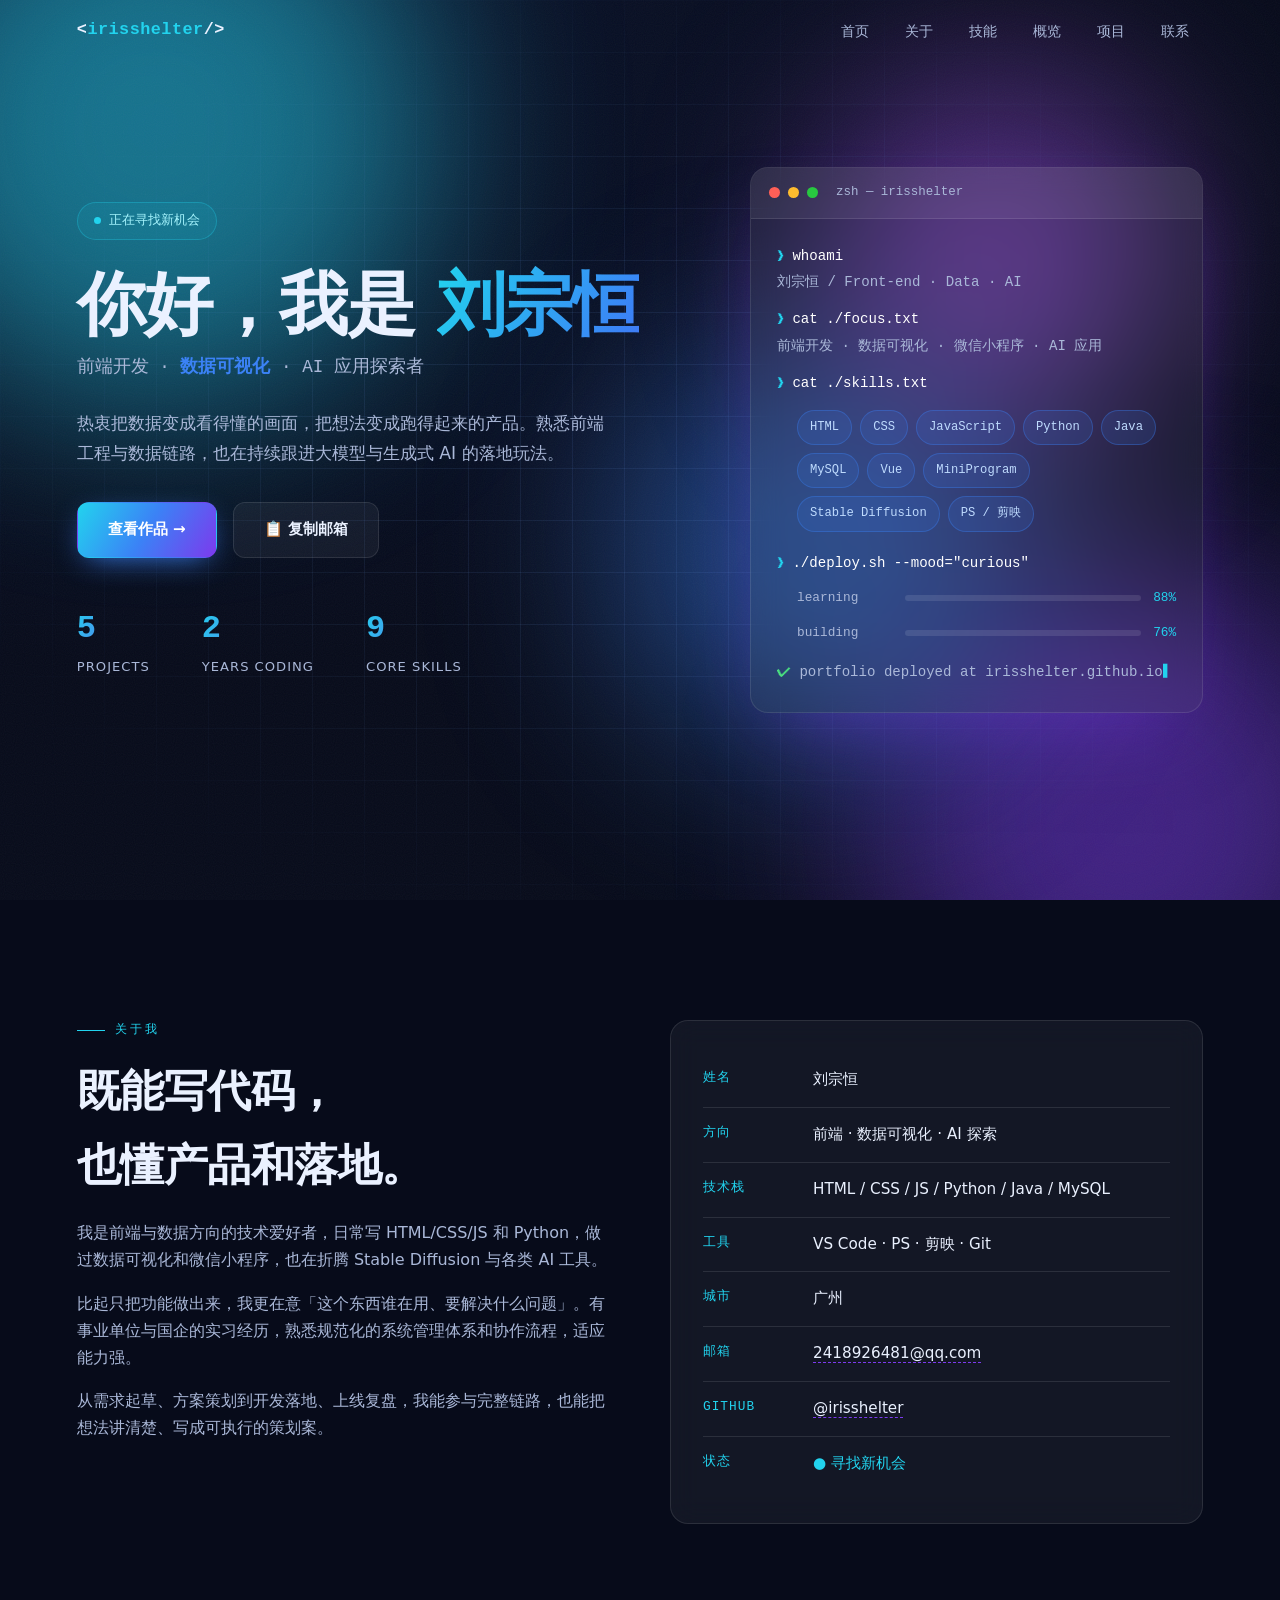
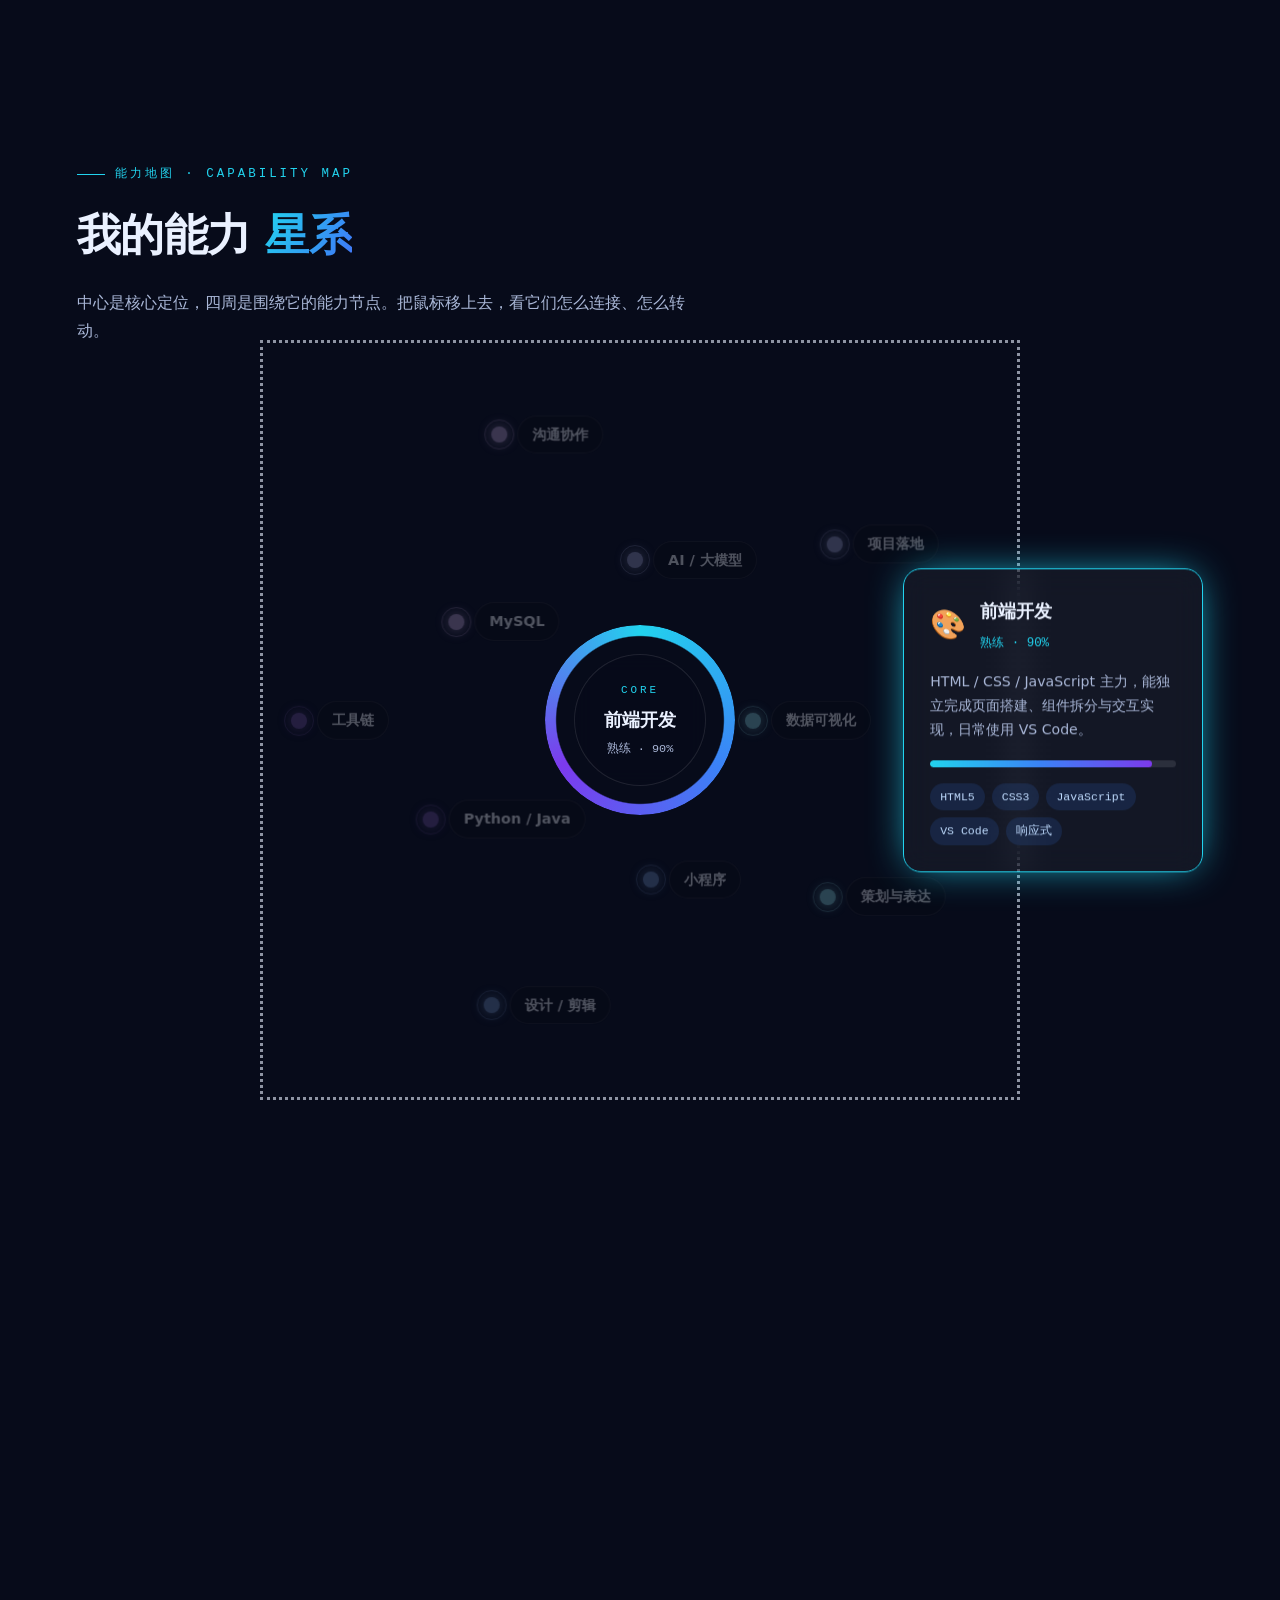
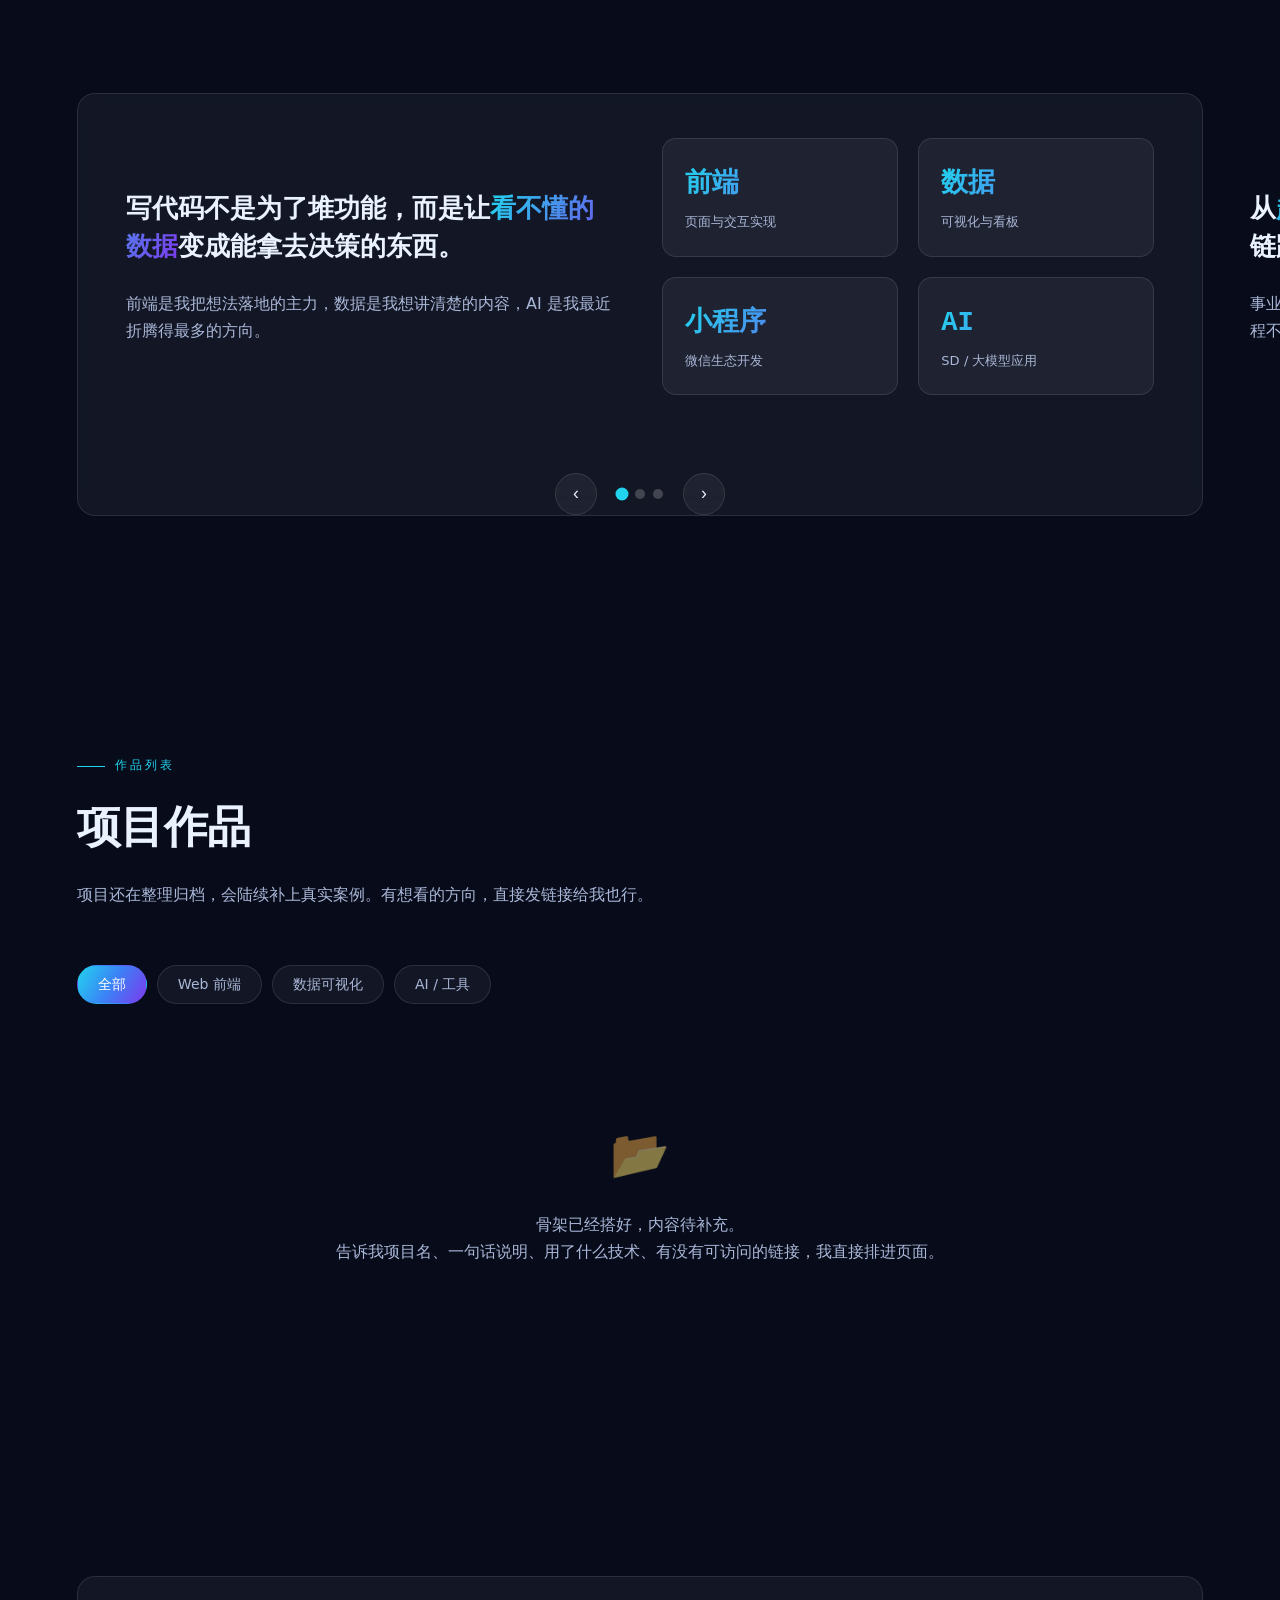
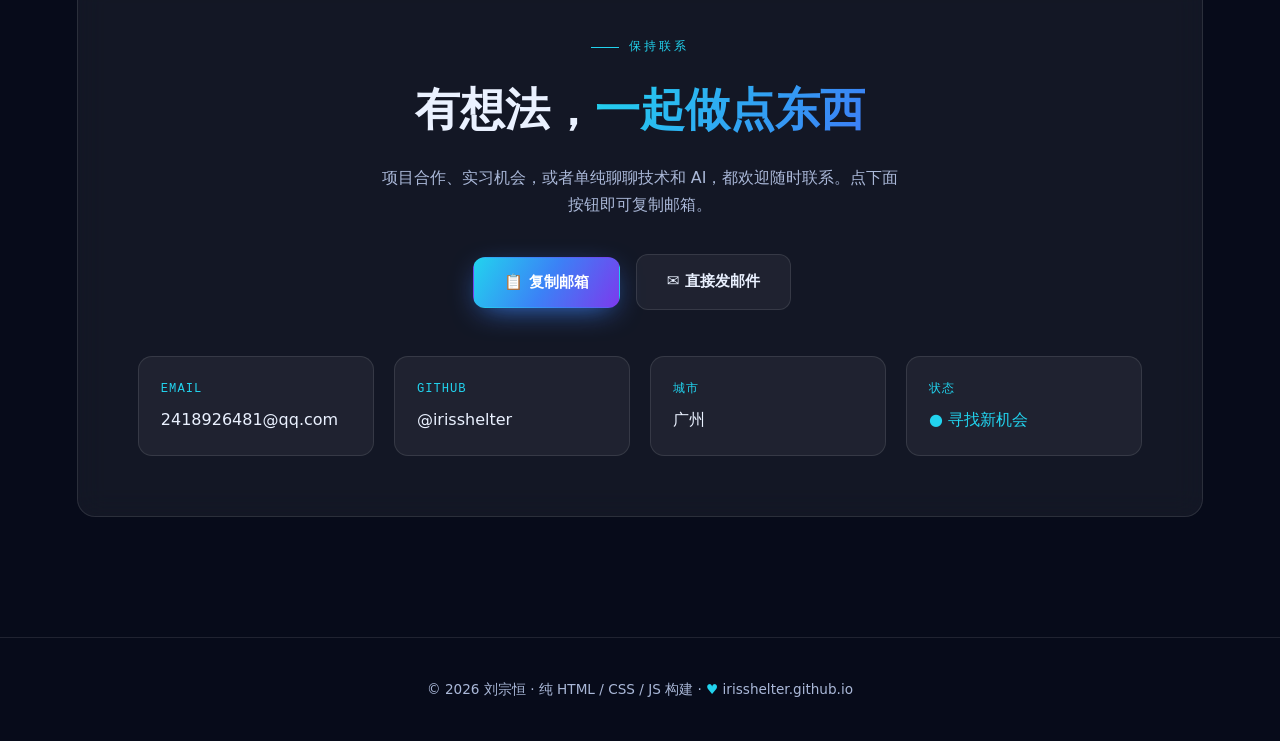
==== index.html @ 66fe7eb5 "Update index.html" ====
<!DOCTYPE html>
<html lang="zh-CN">
<head>
<meta charset="UTF-8">
<meta name="viewport" content="width=device-width, initial-scale=1.0">
<title>刘宗恒 · 前端 / 数据可视化 / AI 作品集</title>
<meta name="description" content="刘宗恒个人作品集：前端开发、数据可视化、人工智能方向项目展示与能力体现">
<style>
:root{
  --bg:#070b1a;
  --bg2:#0a1024;
  --ink:#eaf1ff;
  --ink-soft:#aab8d8;
  --cyan:#22d3ee;
  --blue:#3b82f6;
  --violet:#7c3aed;
  --purple:#a855f7;
  --line:rgba(255,255,255,.10);
  --glass:rgba(255,255,255,.05);
  --mono:"JetBrains Mono","Fira Code",Consolas,monospace;
  --sans:"Inter","PingFang SC","Microsoft YaHei",system-ui,sans-serif;
}
*{margin:0;padding:0;box-sizing:border-box}
html{scroll-behavior:smooth}
body{
  font-family:var(--sans);
  color:var(--ink);
  background:var(--bg);
  line-height:1.7;
  overflow-x:hidden;
  position:relative;
  min-height:100vh;
}
/* ============ 流动渐变背景 ============ */
.fluid-bg{
  position:fixed;inset:0;z-index:-3;overflow:hidden;
  background:radial-gradient(120% 120% at 12% 8%,#0a1430 0%,var(--bg) 55%),
             radial-gradient(90% 90% at 88% 92%,#160a30 0%,var(--bg) 60%);
}
.fluid-blob{
  position:absolute;border-radius:50%;filter:blur(95px);opacity:.5;
  animation:drift 20s ease-in-out infinite alternate;
  will-change:transform;
}
.fluid-blob.b1{width:44vw;height:44vw;background:#22d3ee;top:-12vw;left:-10vw}
.fluid-blob.b2{width:40vw;height:40vw;background:#7c3aed;bottom:-14vw;right:-8vw;animation-delay:-7s}
.fluid-blob.b3{width:32vw;height:32vw;background:#3b82f6;top:38%;left:48%;animation-delay:-12s;animation-duration:24s}
.fluid-blob.b4{width:28vw;height:28vw;background:#a855f7;top:8%;right:8%;animation-delay:-4s;animation-duration:16s}
@keyframes drift{
  0%  {transform:translate(0,0) scale(1) rotate(0deg)}
  33% {transform:translate(7vw,-5vw) scale(1.18) rotate(45deg)}
  66% {transform:translate(-5vw,6vw) scale(.9) rotate(-35deg)}
  100%{transform:translate(4vw,3vw) scale(1.1) rotate(25deg)}
}
.grid-overlay{
  position:fixed;inset:0;z-index:-2;pointer-events:none;
  background-image:linear-gradient(rgba(120,170,255,.09) 1px,transparent 1px),
                   linear-gradient(90deg,rgba(120,170,255,.09) 1px,transparent 1px);
  background-size:52px 52px;
  mask-image:radial-gradient(ellipse at center,black 30%,transparent 82%);
}
.noise-overlay{
  position:fixed;inset:0;z-index:-1;pointer-events:none;opacity:.05;
  background-image:url("data:image/svg+xml,%3Csvg xmlns='http://www.w3.org/2000/svg' width='160' height='160'%3E%3Cfilter id='n'%3E%3CfeTurbulence type='fractalNoise' baseFrequency='0.9'/%3E%3C/filter%3E%3Crect width='100%25' height='100%25' filter='url(%23n)'/%3E%3C/svg%3E");
}
.gradient-text{
  background:linear-gradient(120deg,var(--cyan),var(--blue),var(--violet));
  background-size:200% 100%;
  -webkit-background-clip:text;background-clip:text;color:transparent;
  animation:shine 6s linear infinite;
}
@keyframes shine{to{background-position:200% 0}}
.glass{
  background:var(--glass);backdrop-filter:blur(14px);-webkit-backdrop-filter:blur(14px);
  border:1px solid var(--line);border-radius:18px;
}
::selection{background:var(--cyan);color:#04121c}
::-webkit-scrollbar{width:10px}
::-webkit-scrollbar-track{background:var(--bg2)}
::-webkit-scrollbar-thumb{background:linear-gradient(var(--blue),var(--violet));border-radius:8px}

nav{position:fixed;top:0;left:0;right:0;z-index:100;display:flex;align-items:center;justify-content:space-between;padding:16px 6vw;transition:.4s}
nav.scrolled{background:rgba(7,11,26,.85);backdrop-filter:blur(16px);border-bottom:1px solid var(--line)}
.logo{font-family:var(--mono);font-weight:700;font-size:1.05rem;letter-spacing:.5px}
.logo span{color:var(--cyan)}
.nav-links{display:flex;gap:8px;list-style:none}
.nav-links a{color:var(--ink-soft);text-decoration:none;font-size:.9rem;padding:8px 14px;border-radius:10px;transition:.3s}
.nav-links a:hover{color:#fff;background:var(--glass)}
.burger{display:none;flex-direction:column;gap:5px;cursor:pointer;padding:6px}
.burger i{width:24px;height:2px;background:var(--ink);border-radius:2px;transition:.3s;display:block}
.burger.active i:nth-child(1){transform:translateY(7px) rotate(45deg)}
.burger.active i:nth-child(2){opacity:0}
.burger.active i:nth-child(3){transform:translateY(-7px) rotate(-45deg)}

section{padding:120px 6vw;position:relative}
.eyebrow{font-family:var(--mono);font-size:.78rem;letter-spacing:3px;text-transform:uppercase;color:var(--cyan);margin-bottom:14px;display:flex;align-items:center;gap:10px}
.eyebrow::before{content:"";width:28px;height:1px;background:var(--cyan)}
.section-title{font-size:clamp(1.8rem,3.4vw,2.8rem);font-weight:800;margin-bottom:16px;letter-spacing:-.5px}
.section-desc{max-width:620px;color:var(--ink-soft);margin-bottom:56px;font-size:1.02rem}

.hero{min-height:100vh;display:flex;align-items:center;padding-top:100px}
.hero-grid{display:grid;grid-template-columns:1.15fr .85fr;gap:60px;align-items:center;width:100%}
.badge{display:inline-flex;align-items:center;gap:8px;font-family:var(--mono);font-size:.82rem;padding:7px 16px;border-radius:30px;margin-bottom:26px;background:rgba(34,211,238,.08);border:1px solid rgba(34,211,238,.3);color:#a5f3fc}
.badge .dot{width:7px;height:7px;border-radius:50%;background:var(--cyan);animation:pulse 2s infinite}
@keyframes pulse{50%{box-shadow:0 0 0 8px rgba(34,211,238,0)}}
.hero h1{font-size:clamp(2.4rem,5.4vw,4.4rem);font-weight:800;line-height:1.12;letter-spacing:-1.5px;margin-bottom:10px}
.hero .role{font-family:var(--mono);font-size:1.1rem;color:var(--ink-soft);margin-bottom:26px}
.hero .role em{font-style:normal;color:var(--blue);font-weight:700}
.hero p.lead{max-width:540px;color:var(--ink-soft);font-size:1.08rem;margin-bottom:34px}
.hero-actions{display:flex;gap:16px;flex-wrap:wrap;margin-bottom:44px}
.btn{font-family:inherit;font-size:.95rem;font-weight:600;cursor:pointer;padding:14px 30px;border-radius:12px;text-decoration:none;transition:.3s;display:inline-flex;align-items:center;gap:8px;border:1px solid transparent}
.btn-primary{background:linear-gradient(120deg,var(--cyan),var(--blue),var(--violet));color:#fff;box-shadow:0 8px 30px -10px var(--blue)}
.btn-primary:hover{transform:translateY(-3px);box-shadow:0 14px 40px -12px var(--violet)}
.btn-ghost{background:var(--glass);color:var(--ink);border-color:var(--line)}
.btn-ghost:hover{background:rgba(255,255,255,.1);transform:translateY(-3px)}
.stats{display:flex;gap:52px;flex-wrap:wrap}
.stat .num{font-family:var(--mono);font-size:2rem;font-weight:800;background:linear-gradient(120deg,var(--cyan),var(--violet));-webkit-background-clip:text;background-clip:text;color:transparent}
.stat .lbl{font-size:.82rem;color:var(--ink-soft);letter-spacing:1px;text-transform:uppercase}

.terminal{overflow:hidden;box-shadow:0 30px 80px -30px rgba(124,58,237,.5)}
.terminal-bar{display:flex;align-items:center;gap:8px;padding:14px 18px;background:rgba(255,255,255,.06);border-bottom:1px solid var(--line)}
.terminal-bar i{width:11px;height:11px;border-radius:50%;display:block;background:#ff5f57}
.terminal-bar i:nth-child(2){background:#febc2e}
.terminal-bar i:nth-child(3){background:#28c840}
.terminal-bar .ttl{font-family:var(--mono);font-size:.78rem;color:var(--ink-soft);margin-left:10px}
.terminal-body{padding:24px 26px 26px;font-family:var(--mono);font-size:.88rem;line-height:1.9}
.terminal-body .prompt{color:var(--cyan)}
.terminal-body .out{color:var(--ink-soft)}
.terminal-body .cmd{color:#fff}
.terminal-body .ok{color:#4ade80}
.typed::after{content:"▋";color:var(--cyan);animation:blink 1s step-end infinite}
@keyframes blink{50%{opacity:0}}
.skill-chips{display:flex;flex-wrap:wrap;gap:8px;margin:14px 0 18px 20px}
.chip{font-family:var(--mono);font-size:.76rem;padding:5px 12px;border-radius:20px;background:rgba(59,130,246,.14);border:1px solid rgba(59,130,246,.35);color:#bfdbfe}
.bar-row{display:flex;align-items:center;gap:12px;margin:10px 0 0 20px;font-family:var(--mono);font-size:.8rem}
.bar-track{flex:1;height:6px;border-radius:6px;background:rgba(255,255,255,.1);overflow:hidden}
.bar-fill{height:100%;width:0;border-radius:6px;background:linear-gradient(90deg,var(--cyan),var(--blue),var(--violet));transition:width 1.6s cubic-bezier(.2,.8,.2,1)}

.about-grid{display:grid;grid-template-columns:1fr 1fr;gap:60px;align-items:start}
.about-text h3{font-size:1.5rem;margin-bottom:20px;font-weight:700}
.about-text p{color:var(--ink-soft);margin-bottom:16px}
.info-card{padding:32px}
.info-row{display:flex;padding:14px 0;border-bottom:1px solid var(--line);font-size:.95rem}
.info-row:last-child{border-bottom:none}
.info-row .k{font-family:var(--mono);font-size:.8rem;color:var(--cyan);width:110px;flex-shrink:0;text-transform:uppercase;letter-spacing:1px}
.info-row .v{color:var(--ink)}
.info-row .v a{color:var(--ink);text-decoration:none;border-bottom:1px dashed var(--violet)}
.info-row .v a:hover{color:var(--cyan)}

/* ===== 能力星系 ===== */
.galaxy{
  position:relative;
  width:100%;height:640px;
  display:flex;align-items:center;justify-content:center;
  perspective:1200px;
}
/* .orbit{
  position:absolute;border:1px dashed var(--line);border-radius:50%;
  top:50%;left:50%;transform:translate(-50%,-50%);
  animation:spin 60s linear infinite;
} */
/* .orbit {
  position: absolute;
  top: 50%;
  left: 50%;
  width: 100%;
  height: 100%;
  transform: translate(-50%, -50%);
  animation: orbit-spin 60s linear infinite;
} */
.orbit {
  position: absolute;
  top: 50%;
  left: 50%;
  width: 100%;
  height: 100%;
  transform: translate(-50%, -50%);
  animation: orbit-spin 60s linear infinite;
}
.orbit:hover {
  animation-play-state: paused;
}
@keyframes orbit-spin {
  from { transform: translate(-50%, -50%) rotate(0deg); }
  to { transform: translate(-50%, -50%) rotate(360deg); }
}
@keyframes orbit-spin {
  from { transform: translate(-50%, -50%) rotate(0deg); }
  to { transform: translate(-50%, -50%) rotate(360deg); }
}
.orbit.o1{width:336px;height:336px}
.orbit.o2{width:600px;height:600px;animation-duration:90s;animation-direction:reverse}
.orbit.o3{width:760px;height:760px;animation-duration:130s;border-style:dotted;opacity:.6}
@keyframes spin{to{transform:translate(-50%,-50%) rotate(360deg)}}
@media(prefers-reduced-motion:reduce){
  .orbit{animation:none}
}
.core{
  position:relative;z-index:5;width:190px;height:190px;border-radius:50%;
  display:flex;align-items:center;justify-content:center;text-align:center;
  cursor:pointer;
}
.core-ring{
  position:absolute;inset:0;border-radius:50%;
  background:conic-gradient(from 0deg,var(--cyan),var(--blue),var(--violet),var(--cyan));
  animation:spin 5s linear infinite;
  -webkit-mask:radial-gradient(circle,transparent 62%,#000 63%);
  mask:radial-gradient(circle,transparent 62%,#000 63%);
}
.core-ring.r2{
  inset:-12px;animation-duration:8s;animation-direction:reverse;opacity:.5;
  -webkit-mask:radial-gradient(circle,transparent 76%,#000 77%,#000 82%,transparent 83%);
  mask:radial-gradient(circle,transparent 76%,#000 77%,#000 82%,transparent 83%);
}
.core-content{
  position:relative;z-index:2;display:flex;flex-direction:column;align-items:center;gap:4px;
  background:rgba(7,11,26,.72);backdrop-filter:blur(10px);border-radius:50%;
  width:132px;height:132px;justify-content:center;border:1px solid var(--line);
}
.core-label{font-family:var(--mono);font-size:.68rem;letter-spacing:3px;color:var(--cyan)}
.core-name{font-size:1.15rem;font-weight:800}
.core-level{font-family:var(--mono);font-size:.74rem;color:var(--ink-soft)}

.node{
  position:absolute;left:50%;top:50%;
  transform:translate(-50%,-50%) rotate(var(--a)) translateX(var(--r)) rotate(calc(-1 * var(--a)));
  display:flex;align-items:center;gap:10px;cursor:pointer;z-index:4;
  transition:transform .5s cubic-bezier(.2,.8,.2,1);
}
.node-dot{
  width:16px;height:16px;border-radius:50%;flex-shrink:0;
  background:var(--c);box-shadow:0 0 14px var(--c),0 0 34px -4px var(--c);
  position:relative;
}
.node-dot::after{
  content:"";position:absolute;inset:-7px;border-radius:50%;
  border:1px solid var(--c);opacity:.5;animation:pulseRing 2.4s ease-out infinite;
}
@keyframes pulseRing{0%{transform:scale(.6);opacity:.7}100%{transform:scale(2.2);opacity:0}}
.node-title{
  font-size:.9rem;font-weight:600;white-space:nowrap;
  background:rgba(7,11,26,.7);border:1px solid var(--line);border-radius:20px;
  padding:6px 14px;backdrop-filter:blur(6px);
  transition:.35s;
}
.node:hover .node-title,
.node.active .node-title{
  border-color:var(--c);color:#fff;
  box-shadow:0 0 22px -6px var(--c);
}
.node.active .node-dot{transform:scale(1.4)}
.node.dim{opacity:.32;filter:grayscale(.6)}

.skill-detail{
  position:absolute;right:0;top:50%;transform:translateY(-50%);
  width:300px;padding:26px;z-index:8;
  opacity:0;pointer-events:none;transition:.4s cubic-bezier(.2,.8,.2,1);
}
.skill-detail.show{opacity:1}
.sd-head{display:flex;align-items:center;gap:14px;margin-bottom:16px}
.sd-icon{font-size:1.8rem}
.sd-head h4{font-size:1.15rem}
.sd-level{font-family:var(--mono);font-size:.78rem;color:var(--cyan)}
.skill-detail p{font-size:.88rem;color:var(--ink-soft);margin-bottom:18px}
.sd-meter{height:7px;border-radius:7px;background:rgba(255,255,255,.1);overflow:hidden;margin-bottom:16px}
.sd-meter span{display:block;height:100%;width:0;border-radius:7px;background:linear-gradient(90deg,var(--cyan),var(--blue),var(--violet));transition:width 1.2s cubic-bezier(.2,.8,.2,1)}
.sd-tags{display:flex;flex-wrap:wrap;gap:7px}
.sd-tags .tag{font-family:var(--mono);font-size:.72rem;padding:4px 10px;border-radius:14px;background:rgba(59,130,246,.14);color:#bfdbfe}

@media(max-width:1100px){
  .skill-detail{position:static;transform:none;width:100%;margin-top:30px;right:auto;top:auto}
  .galaxy{height:auto;flex-direction:column;padding:40px 0}
  .orbit,.orbit-core{display:none}
  .core{margin-bottom:40px}
  .node{
    position:relative;left:auto;top:auto;transform:none !important;
    margin:8px;display:inline-flex;
  }
}

/* 熟练度进度条 */
.progress-list{margin-top:34px;display:grid;grid-template-columns:1fr 1fr;gap:26px}
.progress-item{font-family:var(--mono);font-size:.85rem}
.progress-item .top{display:flex;justify-content:space-between;margin-bottom:8px;color:var(--ink)}
.progress-item .top b{font-weight:600}
.progress-item .top span{color:var(--cyan)}
.progress-track{height:8px;border-radius:8px;background:rgba(255,255,255,.08);overflow:hidden}
/* .progress-fill{height:100%;width:0;border-radius:8px;background:linear-gradient(90deg,var(--cyan),var(--blue),var(--violet));transition:width 1.6s cubic-bezier(.2,.8,.2,1)}
@media(max-width:860px){.progress-list{grid-template-columns:1fr}} */
.progress-fill, .bar-fill {
  height: 100%;
  width: 0%; /* 初始为0，由JS触发 */
  background: linear-gradient(90deg, var(--cyan), var(--blue), var(--violet));
  border-radius: 12px;
  transition: width 1s cubic-bezier(0.4, 0, 0.2, 1);
}

.projects-toolbar{display:flex;align-items:center;justify-content:space-between;gap:20px;flex-wrap:wrap;margin-bottom:40px}
.filters{display:flex;gap:10px;flex-wrap:wrap}
.filter-btn{font-family:inherit;font-size:.88rem;padding:9px 20px;border-radius:30px;cursor:pointer;background:var(--glass);border:1px solid var(--line);color:var(--ink-soft);transition:.3s}
.filter-btn:hover{color:#fff}
.filter-btn.active{background:linear-gradient(120deg,var(--cyan),var(--blue),var(--violet));color:#fff;border-color:transparent}
.projects-grid{display:grid;grid-template-columns:repeat(auto-fill,minmax(320px,1fr));gap:26px}
.project-card{overflow:hidden;transition:.4s;cursor:pointer;display:flex;flex-direction:column}
.project-card:hover{transform:translateY(-8px);border-color:rgba(34,211,238,.4)}
.proj-cover{height:170px;position:relative;display:flex;align-items:center;justify-content:center;font-family:var(--mono);font-size:.82rem;color:var(--ink-soft)}
.proj-cover::before{content:"";position:absolute;inset:0;background:linear-gradient(135deg,var(--blue),var(--violet));opacity:.22}
.proj-cover span{position:relative;z-index:1}
.proj-body{padding:24px}
.proj-body h4{font-size:1.15rem;margin-bottom:8px}
.proj-body p{font-size:.88rem;color:var(--ink-soft);margin-bottom:16px;min-height:42px}
.proj-tags{display:flex;flex-wrap:wrap;gap:7px}
.proj-tags .tag{font-family:var(--mono);font-size:.72rem;padding:4px 10px;border-radius:14px;background:rgba(59,130,246,.14);color:#bfdbfe}
.empty-hint{text-align:center;padding:70px 20px;color:var(--ink-soft)}
.empty-hint .ghost{font-size:3rem;opacity:.5;margin-bottom:16px;display:block}

/* ===== 幻灯片 ===== */
.slides-wrap{position:relative}
.slides-track{display:flex;transition:transform .6s cubic-bezier(.2,.8,.2,1);will-change:transform}
.slide{min-width:100%;padding:0 4px}
.slide-card{padding:44px;display:grid;grid-template-columns:1fr 1fr;gap:44px;align-items:center}
.slide-card .quote{font-size:clamp(1.1rem,2vw,1.6rem);font-weight:700;line-height:1.5;margin-bottom:24px}
.slide-card .quote em{font-style:normal;background:linear-gradient(120deg,var(--cyan),var(--violet));-webkit-background-clip:text;background-clip:text;color:transparent}
.slide-card .sub{color:var(--ink-soft)}
.slide-stats{display:grid;grid-template-columns:1fr 1fr;gap:20px}
.slide-stat{padding:22px;border-radius:14px;background:var(--glass);border:1px solid var(--line)}
.slide-stat .n{font-family:var(--mono);font-size:1.7rem;font-weight:800;background:linear-gradient(120deg,var(--cyan),var(--violet));-webkit-background-clip:text;background-clip:text;color:transparent}
.slide-stat .l{font-size:.82rem;color:var(--ink-soft);margin-top:4px}
.slide-ctrl{display:flex;align-items:center;justify-content:center;gap:20px;margin-top:34px}
.slide-btn{width:42px;height:42px;border-radius:50%;border:1px solid var(--line);background:var(--glass);color:var(--ink);font-size:1.1rem;cursor:pointer;transition:.3s;display:flex;align-items:center;justify-content:center}
.slide-btn:hover{background:var(--cyan);border-color:var(--cyan);color:#04121c}
.slide-dots{display:flex;gap:8px}
.slide-dots .dot{cursor:pointer;width:10px;height:10px;border-radius:50%;background:rgba(255,255,255,.2);transition:.3s;border:none;padding:0}
.slide-dots .dot.active{background:var(--cyan);transform:scale(1.3)}
@media(max-width:860px){.slide-card{grid-template-columns:1fr;padding:30px}}

.contact-wrap{padding:60px;text-align:center;position:relative;overflow:hidden}
.contact-wrap h3{font-size:clamp(1.8rem,3.6vw,2.8rem);font-weight:800;margin-bottom:16px}
.contact-wrap p{color:var(--ink-soft);max-width:520px;margin:0 auto 36px}
.contact-actions{display:flex;gap:16px;justify-content:center;flex-wrap:wrap;align-items:center}
#copyTip,#copyTip2{font-family:var(--mono);font-size:.85rem;color:var(--cyan);opacity:0;transform:translateY(6px);transition:.3s}
#copyTip.show,#copyTip2.show{opacity:1;transform:translateY(0)}
.contact-grid{display:grid;grid-template-columns:repeat(auto-fit,minmax(180px,1fr));gap:20px;margin-top:46px;text-align:left}
.contact-item{padding:22px;border-radius:14px;background:var(--glass);border:1px solid var(--line)}
.contact-item .lbl{font-family:var(--mono);font-size:.76rem;color:var(--cyan);text-transform:uppercase;letter-spacing:1px}
.contact-item .val{font-size:1rem;margin-top:6px}
.contact-item .val a{color:var(--ink);text-decoration:none}
.contact-item .val a:hover{color:var(--cyan)}

footer{text-align:center;padding:40px 6vw;color:var(--ink-soft);font-size:.85rem;border-top:1px solid var(--line)}
footer .heart{color:var(--cyan)}

.modal{position:fixed;inset:0;z-index:200;display:none;align-items:center;justify-content:center;padding:24px}
.modal.open{display:flex}
.modal-backdrop{position:absolute;inset:0;background:rgba(4,8,20,.8);backdrop-filter:blur(8px)}
.modal-panel{position:relative;width:100%;max-width:640px;max-height:86vh;overflow-y:auto;padding:40px;animation:pop .4s cubic-bezier(.2,.8,.2,1)}
@keyframes pop{from{opacity:0;transform:translateY(30px) scale(.96)}to{opacity:1;transform:none}}
.modal-close{position:absolute;top:20px;right:20px;width:38px;height:38px;border-radius:50%;border:1px solid var(--line);background:var(--glass);color:var(--ink);font-size:1.2rem;cursor:pointer;display:flex;align-items:center;justify-content:center;transition:.3s;z-index:5}
.modal-close:hover{background:var(--cyan);border-color:var(--cyan);color:#04121c}
.modal-panel .eyebrow{margin-bottom:12px}
.modal-panel h3{font-size:1.9rem;font-weight:800;margin-bottom:20px}
.modal-cover{height:180px;border-radius:14px;display:flex;align-items:center;justify-content:center;font-family:var(--mono);color:var(--ink-soft);margin-bottom:24px;position:relative;overflow:hidden}
.modal-cover::before{content:"";position:absolute;inset:0;background:linear-gradient(135deg,var(--blue),var(--violet));opacity:.2}
.modal-cover span{position:relative;z-index:1}
.modal-panel h5{font-family:var(--mono);font-size:.78rem;color:var(--cyan);text-transform:uppercase;letter-spacing:2px;margin:22px 0 10px}
.modal-panel p{color:var(--ink-soft);margin-bottom:8px}
.modal-links{display:flex;gap:12px;flex-wrap:wrap;margin-top:8px}
.modal-links a{font-size:.88rem}

.reveal{opacity:0;transform:translateY(30px);transition:.7s cubic-bezier(.2,.8,.2,1)}
.reveal.in{opacity:1;transform:none}

@media(max-width:860px){
  .hero-grid,.about-grid{grid-template-columns:1fr;gap:40px}
  .terminal{order:-1}
  .nav-links{position:fixed;top:0;right:-100%;flex-direction:column;background:rgba(7,11,26,.99);backdrop-filter:blur(16px);width:72%;height:100vh;padding:90px 30px;transition:.4s;border-left:1px solid var(--line)}
  .nav-links.open{right:0}
  .burger{display:flex;z-index:101}
  section{padding:80px 6vw}
  .stats{gap:28px}
}
</style>
</head>
<body>

<div class="fluid-bg">
  <div class="fluid-blob b1"></div>
  <div class="fluid-blob b2"></div>
  <div class="fluid-blob b3"></div>
  <div class="fluid-blob b4"></div>
</div>
<div class="grid-overlay"></div>
<div class="noise-overlay"></div>

<nav id="navbar">
  <div class="logo">&lt;<span>irisshelter</span>/&gt;</div>
  <ul class="nav-links" id="navLinks">
    <li><a href="#home">首页</a></li>
    <li><a href="#about">关于</a></li>
    <li><a href="#skills">技能</a></li>
    <li><a href="#slides">概览</a></li>
    <li><a href="#projects">项目</a></li>
    <li><a href="#contact">联系</a></li>
  </ul>
  <div class="burger" id="burger"><i></i><i></i><i></i></div>
</nav>

<!-- Hero -->
<section class="hero" id="home">
  <div class="hero-grid">
    <div class="reveal">
      <span class="badge"><span class="dot"></span> 正在寻找新机会</span>
      <h1>你好，我是 <span class="gradient-text">刘宗恒</span></h1>
      <p class="role">前端开发 · <em>数据可视化</em> · AI 应用探索者</p>
      <p class="lead">热衷把数据变成看得懂的画面，把想法变成跑得起来的产品。熟悉前端工程与数据链路，也在持续跟进大模型与生成式 AI 的落地玩法。</p>
      <div class="hero-actions">
        <a href="#projects" class="btn btn-primary">查看作品 →</a>
        <button class="btn btn-ghost" id="copyEmail" data-email="2418926481@qq.com">📋 复制邮箱</button>
        <span id="copyTip"></span>
      </div>
      <div class="stats">
        <div class="stat"><div class="num" data-count="5">0</div><div class="lbl">Projects</div></div>
        <div class="stat"><div class="num" data-count="2">0</div><div class="lbl">Years Coding</div></div>
        <div class="stat"><div class="num" data-count="9">0</div><div class="lbl">Core Skills</div></div>
      </div>
    </div>

    <div class="terminal glass reveal">
      <div class="terminal-bar"><i></i><i></i><i></i><span class="ttl">zsh — irisshelter</span></div>
      <div class="terminal-body">
        <div><span class="prompt">❯</span> <span class="cmd">whoami</span></div>
        <div class="out">刘宗恒 / Front-end · Data · AI</div>
        <div style="margin-top:10px"><span class="prompt">❯</span> <span class="cmd">cat ./focus.txt</span></div>
        <div class="out">前端开发 · 数据可视化 · 微信小程序 · AI 应用</div>
        <div style="margin-top:10px"><span class="prompt">❯</span> <span class="cmd">cat ./skills.txt</span></div>
        <div class="skill-chips">
          <span class="chip">HTML</span><span class="chip">CSS</span><span class="chip">JavaScript</span>
          <span class="chip">Python</span><span class="chip">Java</span><span class="chip">MySQL</span>
          <span class="chip">Vue</span><span class="chip">MiniProgram</span><span class="chip">Stable Diffusion</span>
          <span class="chip">PS / 剪映</span>
        </div>
        <div><span class="prompt">❯</span> <span class="cmd">./deploy.sh --mood="curious"</span></div>
        <div class="bar-row"><span style="width:96px;color:var(--ink-soft)">learning</span><span class="bar-track"><span class="bar-fill" data-w="88"></span></span><span style="color:var(--cyan)">88%</span></div>
        <div class="bar-row"><span style="width:96px;color:var(--ink-soft)">building</span><span class="bar-track"><span class="bar-fill" data-w="76"></span></span><span style="color:var(--cyan)">76%</span></div>
        <div style="margin-top:14px" class="out"><span class="ok">✔</span> portfolio deployed at <span class="typed">irisshelter.github.io</span></div>
      </div>
    </div>
  </div>
</section>

<!-- About -->
<section id="about">
  <div class="about-grid">
    <div class="about-text reveal">
      <div class="eyebrow">关于我</div>
      <h2 class="section-title">既能写代码，<br>也懂产品和落地。</h2>
      <p>我是前端与数据方向的技术爱好者，日常写 HTML/CSS/JS 和 Python，做过数据可视化和微信小程序，也在折腾 Stable Diffusion 与各类 AI 工具。</p>
      <p>比起只把功能做出来，我更在意「这个东西谁在用、要解决什么问题」。有事业单位与国企的实习经历，熟悉规范化的系统管理体系和协作流程，适应能力强。</p>
      <p>从需求起草、方案策划到开发落地、上线复盘，我能参与完整链路，也能把想法讲清楚、写成可执行的策划案。</p>
    </div>
    <div class="info-card glass reveal">
      <div class="info-row"><span class="k">姓名</span><span class="v">刘宗恒</span></div>
      <div class="info-row"><span class="k">方向</span><span class="v">前端 · 数据可视化 · AI 探索</span></div>
      <div class="info-row"><span class="k">技术栈</span><span class="v">HTML / CSS / JS / Python / Java / MySQL</span></div>
      <div class="info-row"><span class="k">工具</span><span class="v">VS Code · PS · 剪映 · Git</span></div>
      <div class="info-row"><span class="k">城市</span><span class="v">广州</span></div>
      <div class="info-row"><span class="k">邮箱</span><span class="v"><a href="mailto:2418926481@qq.com">2418926481@qq.com</a></span></div>
      <div class="info-row"><span class="k">GitHub</span><span class="v"><a href="https://github.com/irisshelter" target="_blank" rel="noopener">@irisshelter</a></span></div>
      <div class="info-row"><span class="k">状态</span><span class="v" style="color:var(--cyan)">● 寻找新机会</span></div>
    </div>
  </div>
</section>

<!-- Skills：能力星系 -->
<section id="skills">
  <div class="reveal">
    <div class="eyebrow">能力地图 · Capability Map</div>
    <h2 class="section-title">我的能力 <span class="gradient-text">星系</span></h2>
    <p class="section-desc">中心是核心定位，四周是围绕它的能力节点。把鼠标移上去，看它们怎么连接、怎么转动。</p>
  </div>

  <div class="galaxy reveal" id="galaxy">
    <!-- 轨道 -->
    <div class="orbit o1"></div>
    <div class="orbit o2"></div>
    <div class="orbit o3"></div>
    <div class="orbit-core"></div>

    <!-- 中心核心 -->
    <div class="core" data-skill="0">
      <div class="core-ring"></div>
      <div class="core-ring r2"></div>
      <div class="core-content">
        <span class="core-label">CORE</span>
        <span class="core-name" id="coreName">前端开发</span>
        <span class="core-level" id="coreLevel">熟练 · 90%</span>
      </div>
    </div>

    <!-- 能力节点 -->
    <div class="node" data-i="1" style="--r:168px;--a:0deg;--c:var(--cyan)">
      <span class="node-dot"></span><span class="node-title">数据可视化</span>
    </div>
    <div class="node" data-i="2" style="--r:168px;--a:72deg;--c:var(--blue)">
      <span class="node-dot"></span><span class="node-title">小程序</span>
    </div>
    <div class="node" data-i="3" style="--r:168px;--a:144deg;--c:var(--violet)">
      <span class="node-dot"></span><span class="node-title">Python / Java</span>
    </div>
    <div class="node" data-i="4" style="--r:168px;--a:216deg;--c:#c084fc">
      <span class="node-dot"></span><span class="node-title">MySQL</span>
    </div>
    <div class="node" data-i="5" style="--r:168px;--a:288deg;--c:#818cf8">
      <span class="node-dot"></span><span class="node-title">AI / 大模型</span>
    </div>

    <div class="node" data-i="6" style="--r:300px;--a:36deg;--c:var(--cyan)">
      <span class="node-dot"></span><span class="node-title">策划与表达</span>
    </div>
    <div class="node" data-i="7" style="--r:300px;--a:108deg;--c:var(--blue)">
      <span class="node-dot"></span><span class="node-title">设计 / 剪辑</span>
    </div>
    <div class="node" data-i="8" style="--r:300px;--a:180deg;--c:var(--violet)">
      <span class="node-dot"></span><span class="node-title">工具链</span>
    </div>
    <div class="node" data-i="9" style="--r:300px;--a:252deg;--c:#c084fc">
      <span class="node-dot"></span><span class="node-title">沟通协作</span>
    </div>
    <div class="node" data-i="10" style="--r:300px;--a:324deg;--c:#818cf8">
      <span class="node-dot"></span><span class="node-title">项目落地</span>
    </div>

    <!-- 悬浮详情卡 -->
    <div class="skill-detail glass" id="skillDetail">
      <div class="sd-head">
        <span class="sd-icon" id="sdIcon">🎨</span>
        <div>
          <h4 id="sdTitle">前端开发</h4>
          <span class="sd-level" id="sdLevel">熟练 · 90%</span>
        </div>
      </div>
      <p id="sdDesc">HTML / CSS / JavaScript，可独立完成页面搭建与交互实现，熟练使用 VS Code。</p>
      <div class="sd-meter"><span id="sdMeter"></span></div>
      <div class="sd-tags" id="sdTags"></div>
    </div>
  </div>

  <!-- 底部熟练度条 -->
  <div class="progress-list reveal" id="progressList">
    <div class="progress-item"><div class="top"><b>HTML / CSS</b><span>熟练</span></div><div class="progress-track"><div class="progress-fill" data-w="90"></div></div></div>
    <div class="progress-item"><div class="top"><b>JavaScript</b><span>熟练</span></div><div class="progress-track"><div class="progress-fill" data-w="80"></div></div></div>
    <div class="progress-item"><div class="top"><b>Python</b><span>熟练</span></div><div class="progress-track"><div class="progress-fill" data-w="82"></div></div></div>
    <div class="progress-item"><div class="top"><b>Java</b><span>良好</span></div><div class="progress-track"><div class="progress-fill" data-w="72"></div></div></div>
    <div class="progress-item"><div class="top"><b>MySQL</b><span>良好</span></div><div class="progress-track"><div class="progress-fill" data-w="70"></div></div></div>
    <div class="progress-item"><div class="top"><b>Vue / 小程序</b><span>良好</span></div><div class="progress-track"><div class="progress-fill" data-w="74"></div></div></div>
  </div>
</section>

<!-- 幻灯片 -->
<section id="slides">
  <div class="reveal">
    <div class="eyebrow">About in Short</div>
    <h2 class="section-title">一分钟了解我</h2>
    <p class="section-desc">不想翻长文的话，三页看完我关注什么、在做什么。</p>
  </div>
  <div class="slides-wrap glass reveal">
    <div class="slides-track" id="slidesTrack">
      <div class="slide">
        <div class="slide-card">
          <div>
            <div class="quote">写代码不是为了堆功能，而是让<em>看不懂的数据</em>变成能拿去决策的东西。</div>
            <p class="sub">前端是我把想法落地的主力，数据是我想讲清楚的内容，AI 是我最近折腾得最多的方向。</p>
          </div>
          <div class="slide-stats">
            <div class="slide-stat"><div class="n">前端</div><div class="l">页面与交互实现</div></div>
            <div class="slide-stat"><div class="n">数据</div><div class="l">可视化与看板</div></div>
            <div class="slide-stat"><div class="n">小程序</div><div class="l">微信生态开发</div></div>
            <div class="slide-stat"><div class="n">AI</div><div class="l">SD / 大模型应用</div></div>
          </div>
        </div>
      </div>
      <div class="slide">
        <div class="slide-card">
          <div>
            <div class="quote">从<em>起草策划案</em>到<em>上线复盘</em>，我能跟完整条链路，不只是执行那一段。</div>
            <p class="sub">事业单位与国企的实习经历，让我对规范化的系统管理体系和协作流程不陌生，上手快。</p>
          </div>
          <div class="slide-stats">
            <div class="slide-stat"><div class="n">策划</div><div class="l">需求到落地流程</div></div>
            <div class="slide-stat"><div class="n">文档</div><div class="l">可执行策划案</div></div>
            <div class="slide-stat"><div class="n">协作</div><div class="l">规范流程适应</div></div>
            <div class="slide-stat"><div class="n">沟通</div><div class="l">需求对齐与复盘</div></div>
          </div>
        </div>
      </div>
      <div class="slide">
        <div class="slide-card">
          <div>
            <div class="quote">2026 年想做<em>更多</em>：把 AI 能力接到真实业务里，也把作品集填满。</div>
            <p class="sub">如果你有有意思的项目或岗位机会，欢迎直接联系，我很乐意聊聊具体怎么做。</p>
          </div>
          <div class="slide-stats">
            <div class="slide-stat"><div class="n">2026</div><div class="l">目标：AI 业务落地</div></div>
            <div class="slide-stat"><div class="n">5+</div><div class="l">项目储备中</div></div>
            <div class="slide-stat"><div class="n">广州</div><div class="l">可远程 / 线下</div></div>
            <div class="slide-stat"><div class="n">邮箱</div><div class="l">2418926481@qq.com</div></div>
          </div>
        </div>
      </div>
    </div>
    <div class="slide-ctrl">
      <button class="slide-btn" id="prevSlide">‹</button>
      <div class="slide-dots" id="slideDots"></div>
      <button class="slide-btn" id="nextSlide">›</button>
    </div>
  </div>
</section>

<!-- Projects -->
<section id="projects">
  <div class="reveal">
    <div class="eyebrow">作品列表</div>
    <h2 class="section-title">项目作品</h2>
    <p class="section-desc">项目还在整理归档，会陆续补上真实案例。有想看的方向，直接发链接给我也行。</p>
  </div>

  <div class="projects-toolbar reveal">
    <div class="filters" id="filters">
      <button class="filter-btn active" data-f="all">全部</button>
      <button class="filter-btn" data-f="web">Web 前端</button>
      <button class="filter-btn" data-f="data">数据可视化</button>
      <button class="filter-btn" data-f="ai">AI / 工具</button>
    </div>
  </div>

  <div class="projects-grid" id="projectsGrid"></div>

  <div class="empty-hint reveal" id="emptyHint">
    <span class="ghost">📂</span>
    <p>骨架已经搭好，内容待补充。<br>告诉我项目名、一句话说明、用了什么技术、有没有可访问的链接，我直接排进页面。</p>
  </div>
</section>

<!-- Contact -->
<section id="contact">
  <div class="contact-wrap glass reveal">
    <div class="eyebrow" style="justify-content:center">保持联系</div>
    <h3>有想法，<span class="gradient-text">一起做点东西</span></h3>
    <p>项目合作、实习机会，或者单纯聊聊技术和 AI，都欢迎随时联系。点下面按钮即可复制邮箱。</p>
    <div class="contact-actions">
      <button class="btn btn-primary" id="copyEmail2" data-email="2418926481@qq.com">📋 复制邮箱</button>
      <a class="btn btn-ghost" href="mailto:2418926481@qq.com?subject=作品集联系&body=你好，我看到你的作品集…">✉️ 直接发邮件</a>
      <span id="copyTip2"></span>
    </div>
    <div class="contact-grid">
      <div class="contact-item"><div class="lbl">Email</div><div class="val"><a href="mailto:2418926481@qq.com">2418926481@qq.com</a></div></div>
      <div class="contact-item"><div class="lbl">GitHub</div><div class="val"><a href="https://github.com/irisshelter" target="_blank" rel="noopener">@irisshelter</a></div></div>
      <div class="contact-item"><div class="lbl">城市</div><div class="val">广州</div></div>
      <div class="contact-item"><div class="lbl">状态</div><div class="val" style="color:var(--cyan)">● 寻找新机会</div></div>
    </div>
  </div>
</section>

<footer>
  <p>© <span id="year"></span> 刘宗恒 · 纯 HTML / CSS / JS 构建 · <span class="heart">♥</span> irisshelter.github.io</p>
</footer>

<div class="modal" id="modal">
  <div class="modal-backdrop" data-close></div>
  <div class="modal-panel glass">
    <button class="modal-close" data-close aria-label="关闭">✕</button>
    <div class="eyebrow" id="mCat">Web 前端</div>
    <h3 id="mTitle">项目标题</h3>
    <div class="modal-cover"><span id="mCover">项目封面</span></div>
    <h5>项目简介</h5>
    <p id="mDesc">项目描述</p>
    <h5>技术栈</h5>
    <p id="mTech">技术栈</p>
    <h5>我的角色</h5>
    <p id="mRole">负责内容</p>
    <div class="modal-links">
      <a class="btn btn-primary" id="mDemo" href="#" target="_blank" rel="noopener">🔗 在线预览</a>
      <a class="btn btn-ghost" id="mCode" href="#" target="_blank" rel="noopener">📁 查看源码</a>
    </div>
  </div>
</div>

<script>
/* ===== 项目数据 ===== */
const projects = [
  // 按这个结构填：
  // {
  //   title:"数据看板", cat:"data", catLabel:"数据可视化",
  //   desc:"把多维度业务数据整合成可交互图表。",
  //   tech:"HTML · CSS · JS · ECharts",
  //   role:"独立负责前端开发与数据对接",
  //   cover:"DATA", demo:"https://...", code:"https://github.com/..."
  // }
];

const grid = document.getElementById('projectsGrid');
const emptyHint = document.getElementById('emptyHint');

function render(list){
  grid.innerHTML = '';
  if(!list.length){ emptyHint.style.display = 'block'; return; }
  emptyHint.style.display = 'none';
  list.forEach(p => {
    const card = document.createElement('div');
    card.className = 'project-card glass reveal';
    card.innerHTML = `
      <div class="proj-cover"><span>${p.cover || p.title.slice(0,4)}</span></div>
      <div class="proj-body">
        <h4>${p.title}</h4>
        <p>${p.desc}</p>
        <div class="proj-tags">${p.tech.split('·').map(t=>`<span class="tag">${t.trim()}</span>`).join('')}</div>
      </div>`;
    card.onclick = () => openModal(p);
    grid.appendChild(card);
  });
  observe();
}
render(projects);

document.getElementById('filters').addEventListener('click', e => {
  const btn = e.target.closest('.filter-btn');
  if(!btn) return;
  document.querySelectorAll('.filter-btn').forEach(b => b.classList.toggle('active', b === btn));
  const f = btn.dataset.f;
  render(f === 'all' ? projects : projects.filter(p => p.cat === f));
});

/* ===== 浮层 ===== */
const modal = document.getElementById('modal');
function openModal(p){
  document.getElementById('mCat').textContent = p.catLabel;
  document.getElementById('mTitle').textContent = p.title;
  document.getElementById('mCover').textContent = p.cover || p.title.slice(0,4);
  document.getElementById('mDesc').textContent = p.desc;
  document.getElementById('mTech').textContent = p.tech;
  document.getElementById('mRole').textContent = p.role;
  document.getElementById('mDemo').href = p.demo || '#';
  document.getElementById('mCode').href = p.code || '#';
  modal.classList.add('open');
  document.body.style.overflow = 'hidden';
}
modal.querySelectorAll('[data-close]').forEach(el => {
  el.onclick = () => { modal.classList.remove('open'); document.body.style.overflow = ''; };
});
document.addEventListener('keydown', e => { if(e.key === 'Escape'){ modal.classList.remove('open'); document.body.style.overflow = ''; } });

/* ===== 复制邮箱 ===== */
function bindCopy(btnId, tipId){
  const btn = document.getElementById(btnId);
  if(!btn) return;
  btn.onclick = async () => {
    const email = btn.dataset.email;
    try{ await navigator.clipboard.writeText(email); }
    catch(err){
      const ta = document.createElement('textarea');
      ta.value = email; document.body.appendChild(ta); ta.select();
      document.execCommand('copy'); document.body.removeChild(ta);
    }
    const tip = document.getElementById(tipId);
    tip.textContent = '✅ 已复制：' + email;
    tip.classList.add('show');
    setTimeout(() => tip.classList.remove('show'), 2200);
  };
}
bindCopy('copyEmail','copyTip');
bindCopy('copyEmail2','copyTip2');

/* ===== 幻灯片 ===== */
const track = document.getElementById('slidesTrack');
const slides = track.children;
const dotsWrap = document.getElementById('slideDots');
let cur = 0;
for(let i=0;i<slides.length;i++){
  const d = document.createElement('button');
  d.className = 'dot' + (i===0 ? ' active' : '');
  d.onclick = () => go(i);
  dotsWrap.appendChild(d);
}
const dots = dotsWrap.children;
function go(i){
  cur = (i + slides.length) % slides.length;
  track.style.transform = `translateX(-${cur*100}%)`;
  [...dots].forEach((d,idx) => d.classList.toggle('active', idx===cur));
}
document.getElementById('prevSlide').onclick = () => go(cur-1);
document.getElementById('nextSlide').onclick = () => go(cur+1);
let timer = setInterval(() => go(cur+1), 6000);
document.querySelector('.slides-wrap').onmouseenter = () => clearInterval(timer);
document.querySelector('.slides-wrap').onmouseleave = () => timer = setInterval(() => go(cur+1), 6000);

/* ===== 滚动动效 ===== */
const io = new IntersectionObserver(entries => {
  entries.forEach(en => {
    if(en.isIntersecting){
      en.target.classList.add('in');
      io.unobserve(en.target);
    }
  });
}, {threshold:.12});
function observe(){
  document.querySelectorAll('.reveal:not(.in)').forEach(el => io.observe(el));
}
observe();

const navbar = document.getElementById('navbar');
let fired = false;
window.addEventListener('scroll', () => {
  navbar.classList.toggle('scrolled', window.scrollY > 30);
  if(!fired && window.scrollY > 200){
    fired = true;
    document.querySelectorAll('.num').forEach(n => {
      const target = +n.dataset.count, step = Math.max(1, Math.ceil(target/40));
      let cur = 0;
      const t = setInterval(() => {
        cur += step;
        if(cur >= target){ cur = target; clearInterval(t); }
        n.textContent = cur;
      }, 30);
    });
    setTimeout(() => {
      document.querySelectorAll('.bar-fill, .progress-fill').forEach(b => {
        b.style.width = b.dataset.w + '%';
      });
    }, 400);
  }
}, {passive:true});

/* ===== 能力星系 ===== */
const SKILLS = [
  {icon:'🎨', title:'前端开发',    level:'熟练 · 90%', w:90, color:'var(--cyan)',
   desc:'HTML / CSS / JavaScript 主力，能独立完成页面搭建、组件拆分与交互实现，日常使用 VS Code。',
   tags:['HTML5','CSS3','JavaScript','VS Code','响应式']},
  {icon:'📊', title:'数据可视化',  level:'熟练 · 85%', w:85, color:'var(--blue)',
   desc:'把结构化数据转成直观图表与看板，更在意可读性和叙事逻辑，而不只是把图画出来。',
   tags:['图表看板','交互图表','数据叙事','Canvas','SVG']},
  {icon:'🧩', title:'微信小程序',  level:'良好 · 78%', w:78, color:'var(--violet)',
   desc:'有小程序实际开发经验，理解微信生态的目录结构、组件系统与审核发布流程。',
   tags:['小程序','微信生态','组件化','发布流程']},
  {icon:'🐍', title:'Python / Java',level:'熟练 · 82%', w:82, color:'#c084fc',
   desc:'Python 与 Java 都能写，主要做数据处理脚本、自动化工具和后端逻辑，上手快。',
   tags:['Python','Java','数据处理','自动化','脚本工具']},
  {icon:'🗄️', title:'MySQL',      level:'良好 · 70%', w:70, color:'#818cf8',
   desc:'数据库基础扎实，能独立完成表结构设计、索引与常用查询，支撑业务侧数据需求。',
   tags:['表设计','SQL 查询','索引优化','数据建模']},
  {icon:'🤖', title:'AI / 大模型', level:'探索中 · 68%',w:68, color:'var(--cyan)',
   desc:'使用过 Stable Diffusion 做生成，了解智能体与大模型能力边界，持续跟进 AI 动态与落地玩法。',
   tags:['Stable Diffusion','智能体','大模型','AI 应用','Prompt']},
  {icon:'✍️', title:'策划与表达',  level:'熟练 · 84%', w:84, color:'var(--blue)',
   desc:'能独立起草策划案，懂从需求到落地的完整流程，把模糊的想法写成可执行方案。',
   tags:['策划案','需求拆解','方案落地','文档能力']},
  {icon:'🎬', title:'设计 / 剪辑', level:'良好 · 74%', w:74, color:'var(--violet)',
   desc:'会 PS 修图与剪映剪辑，能自行完成物料制作与基础视觉产出，不依赖设计师也能出活。',
   tags:['Photoshop','剪映','物料设计','视觉产出']},
  {icon:'🛠️', title:'工具链',      level:'熟练 · 80%', w:80, color:'#c084fc',
   desc:'Git 版本管理、VS Code 工程化配置、开发调试一条龙，习惯把重复的事用脚本解决。',
   tags:['Git','工程化','调试','脚本化']},
  {icon:'🤝', title:'沟通协作',    level:'熟练 · 86%', w:86, color:'#818cf8',
   desc:'能把需求对齐清楚，也能跟产品和设计顺畅协作，问题前置沟通，减少返工。',
   tags:['需求对齐','跨团队协作','文档同步','复盘']},
  {icon:'🚀', title:'项目落地',    level:'熟练 · 82%', w:82, color:'var(--cyan)',
   desc:'从 0 到 1 把事情做出来是我的强项，关注上线节奏、异常处理与后续迭代。',
   tags:['从 0 到 1','上线把控','异常处理','迭代优化']}
];

const nodes = [...document.querySelectorAll('.node')];
const core = document.querySelector('.core');
const coreName = document.getElementById('coreName');
const coreLevel = document.getElementById('coreLevel');
const detail = document.getElementById('skillDetail');
const sdIcon = document.getElementById('sdIcon');
const sdTitle = document.getElementById('sdTitle');
const sdLevel = document.getElementById('sdLevel');
const sdDesc = document.getElementById('sdDesc');
const sdMeter = document.getElementById('sdMeter');
const sdTags = document.getElementById('sdTags');

let activeIdx = 0;
let meterTimer = null;

function activate(i){
  activeIdx = i;
  const s = SKILLS[i];
  // 中心文字
  coreName.textContent = s.title;
  coreLevel.textContent = s.level;
  core.style.setProperty('--c', s.color);
  // 节点高亮
  nodes.forEach(n => n.classList.toggle('active', +n.dataset.i === i));
  nodes.forEach(n => n.classList.toggle('dim', +n.dataset.i !== i));
  // 详情卡
  sdIcon.textContent = s.icon;
  sdTitle.textContent = s.title;
  sdLevel.textContent = s.level;
  sdDesc.textContent = s.desc;
  sdTags.innerHTML = s.tags.map(t => `<span class="tag">${t}</span>`).join('');
  detail.classList.add('show');
  detail.style.borderColor = s.color;
  detail.style.boxShadow = `0 0 40px -10px ${s.color}`;
  // 进度条动画重跑
  clearTimeout(meterTimer);
  sdMeter.style.width = '0';
  meterTimer = setTimeout(() => sdMeter.style.width = s.w + '%', 60);
}
// 初始中心配色
core.style.setProperty('--c', 'var(--cyan)');
activate(0);

nodes.forEach(n => {
  const i = +n.dataset.i;
  n.addEventListener('mouseenter', () => activate(i));
  n.addEventListener('focus', () => activate(i));
  n.tabIndex = 0;
});
core.addEventListener('mouseenter', () => activate(0));
core.addEventListener('click', () => activate(0));
// 离开整个星系时回到核心
document.getElementById('galaxy').addEventListener('mouseleave', () => activate(0));
// 键盘左右切换
core.addEventListener('keydown', e => {
  if(e.key === 'ArrowRight') activate((activeIdx + 1) % SKILLS.length);
  if(e.key === 'ArrowLeft')  activate((activeIdx - 1 + SKILLS.length) % SKILLS.length);
});

const burger = document.getElementById('burger');
const navLinks = document.getElementById('navLinks');
burger.onclick = () => { burger.classList.toggle('active'); navLinks.classList.toggle('open'); };
navLinks.querySelectorAll('a').forEach(a => a.onclick = () => { burger.classList.remove('active'); navLinks.classList.remove('open'); });

document.getElementById('year').textContent = new Date().getFullYear();
</script>
</body>
</html>
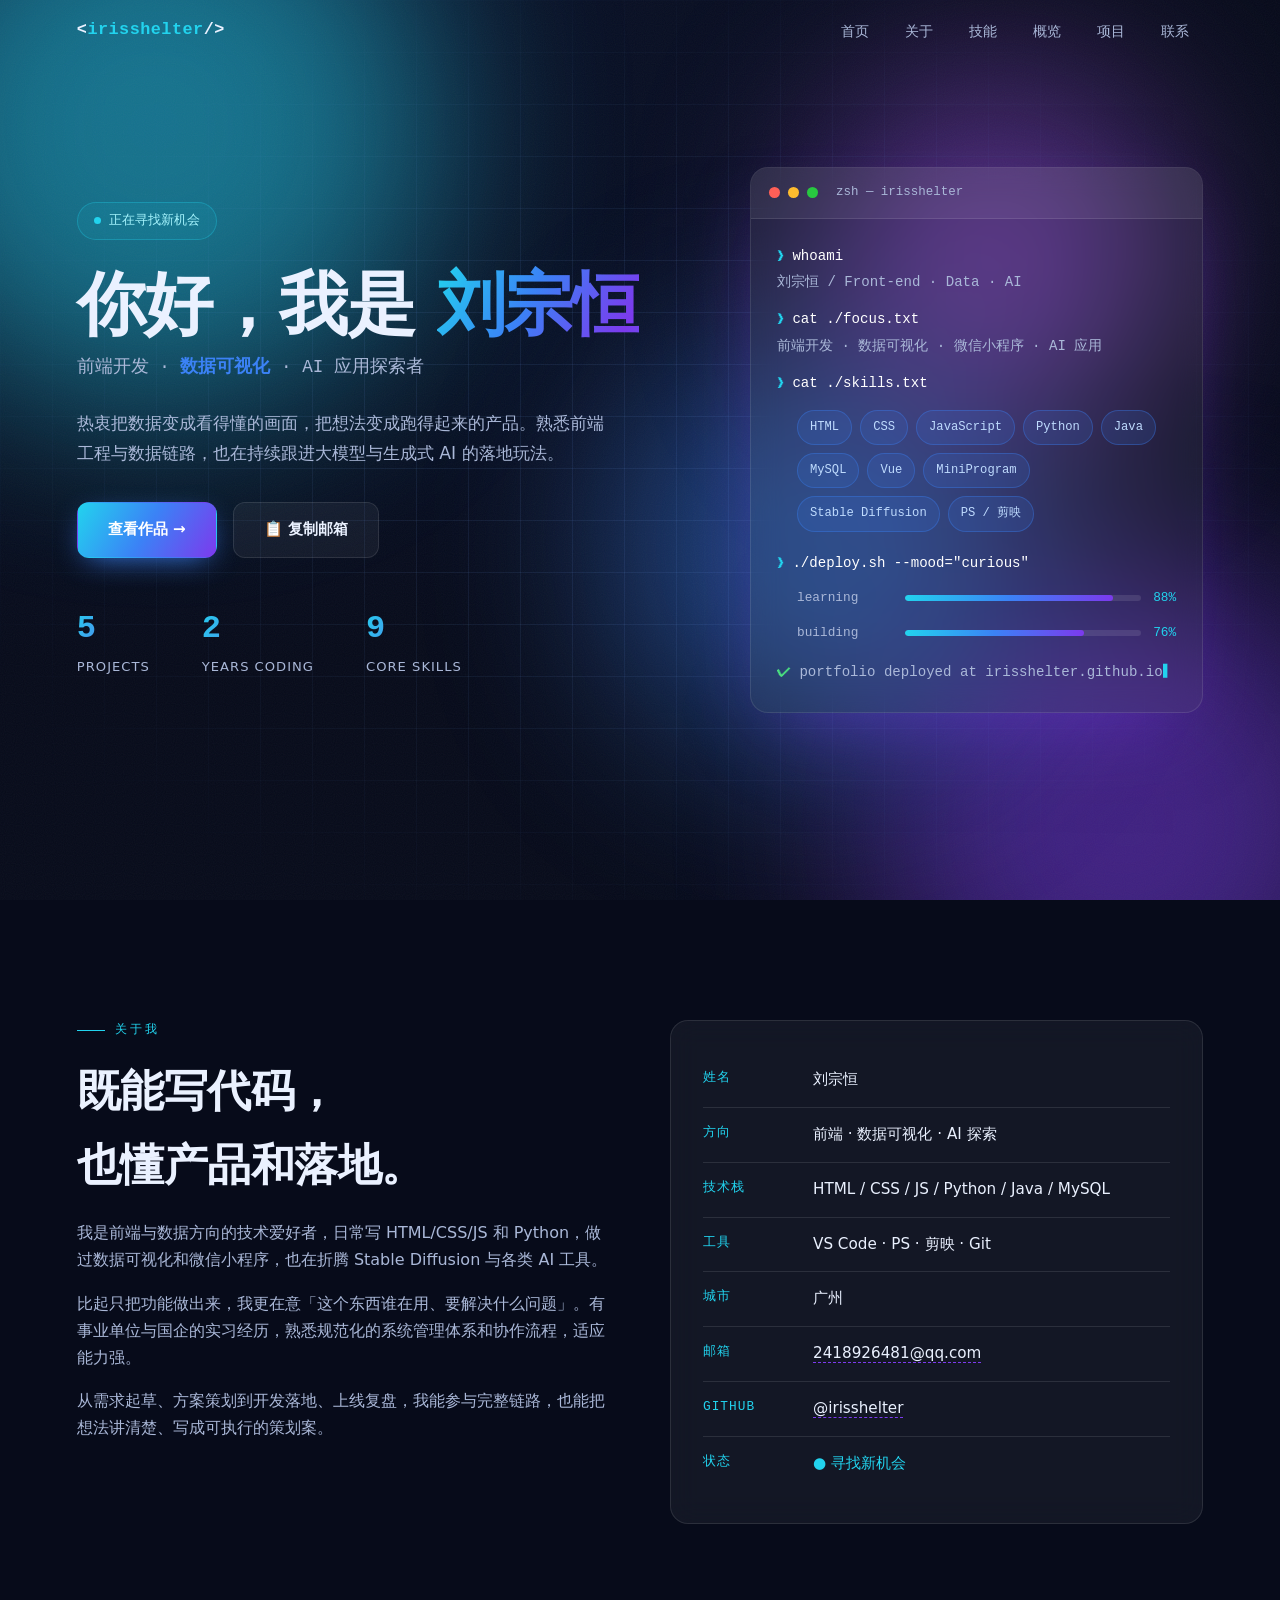
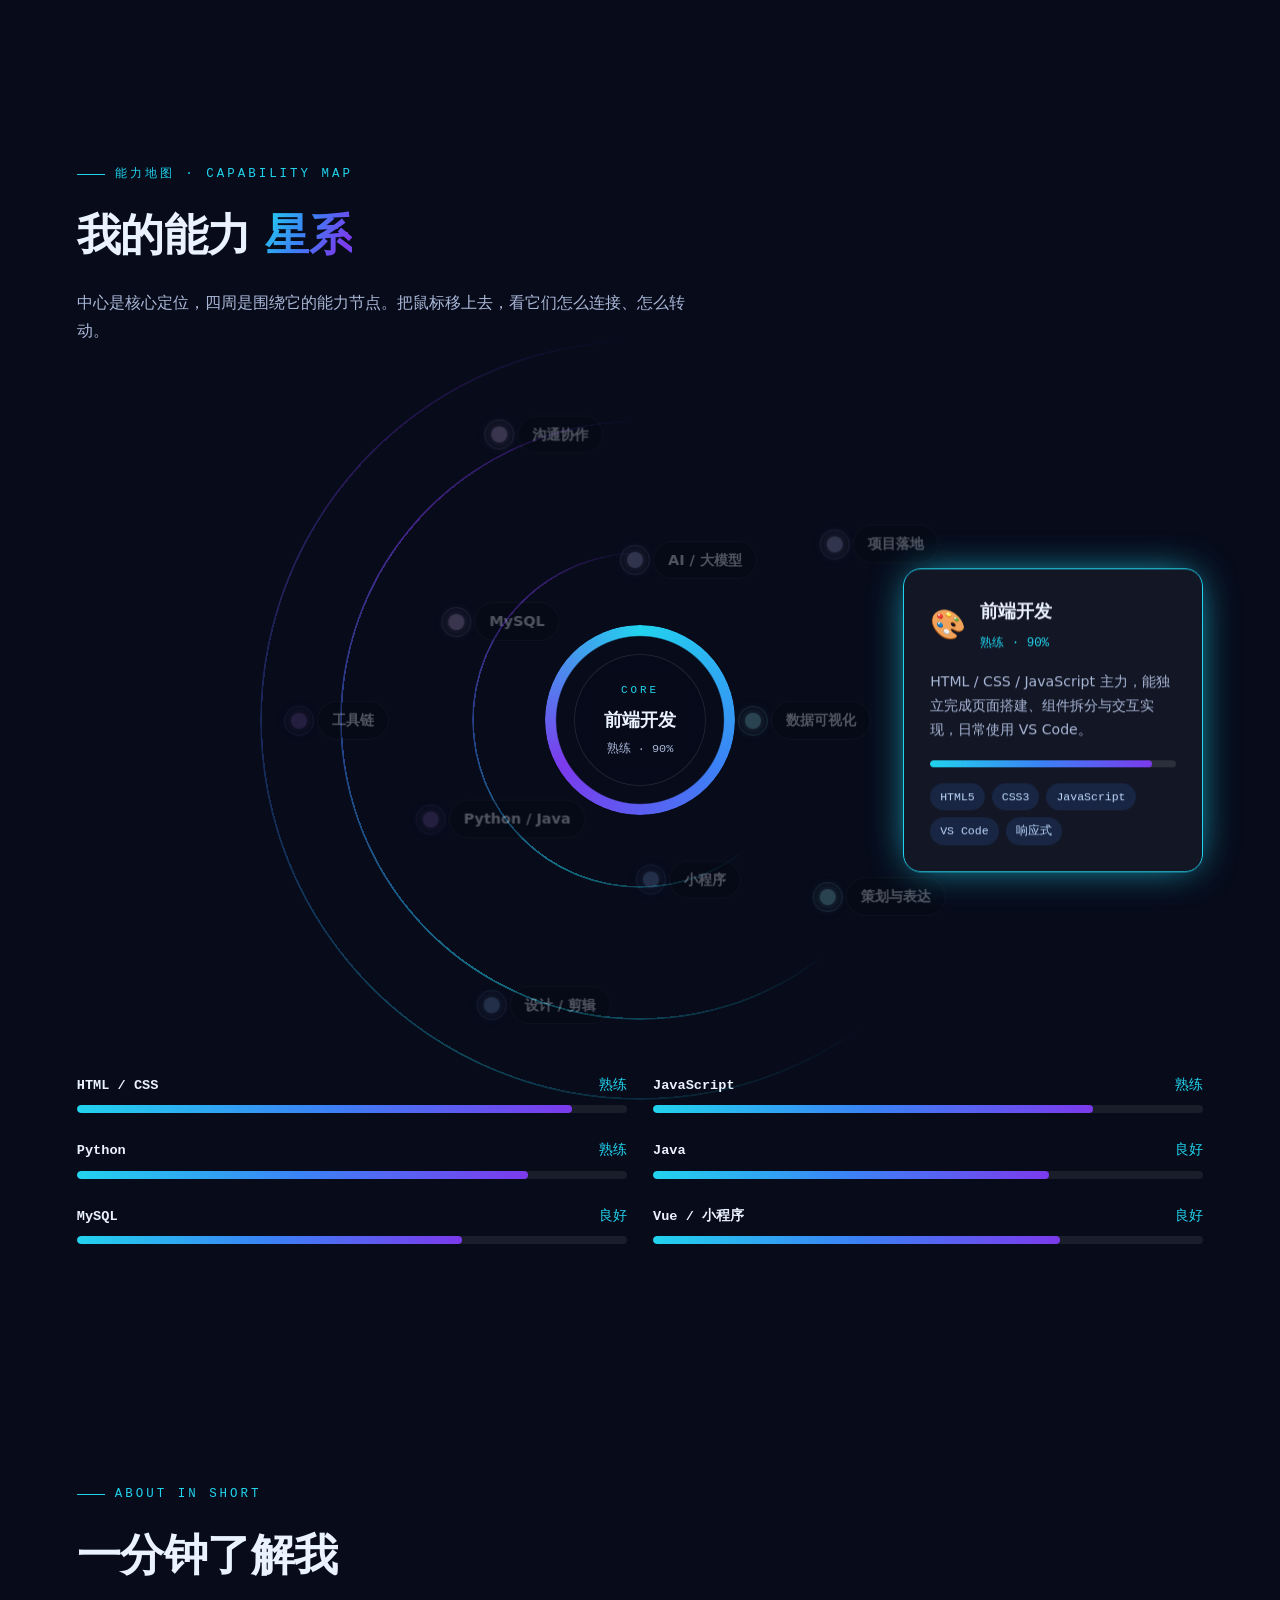
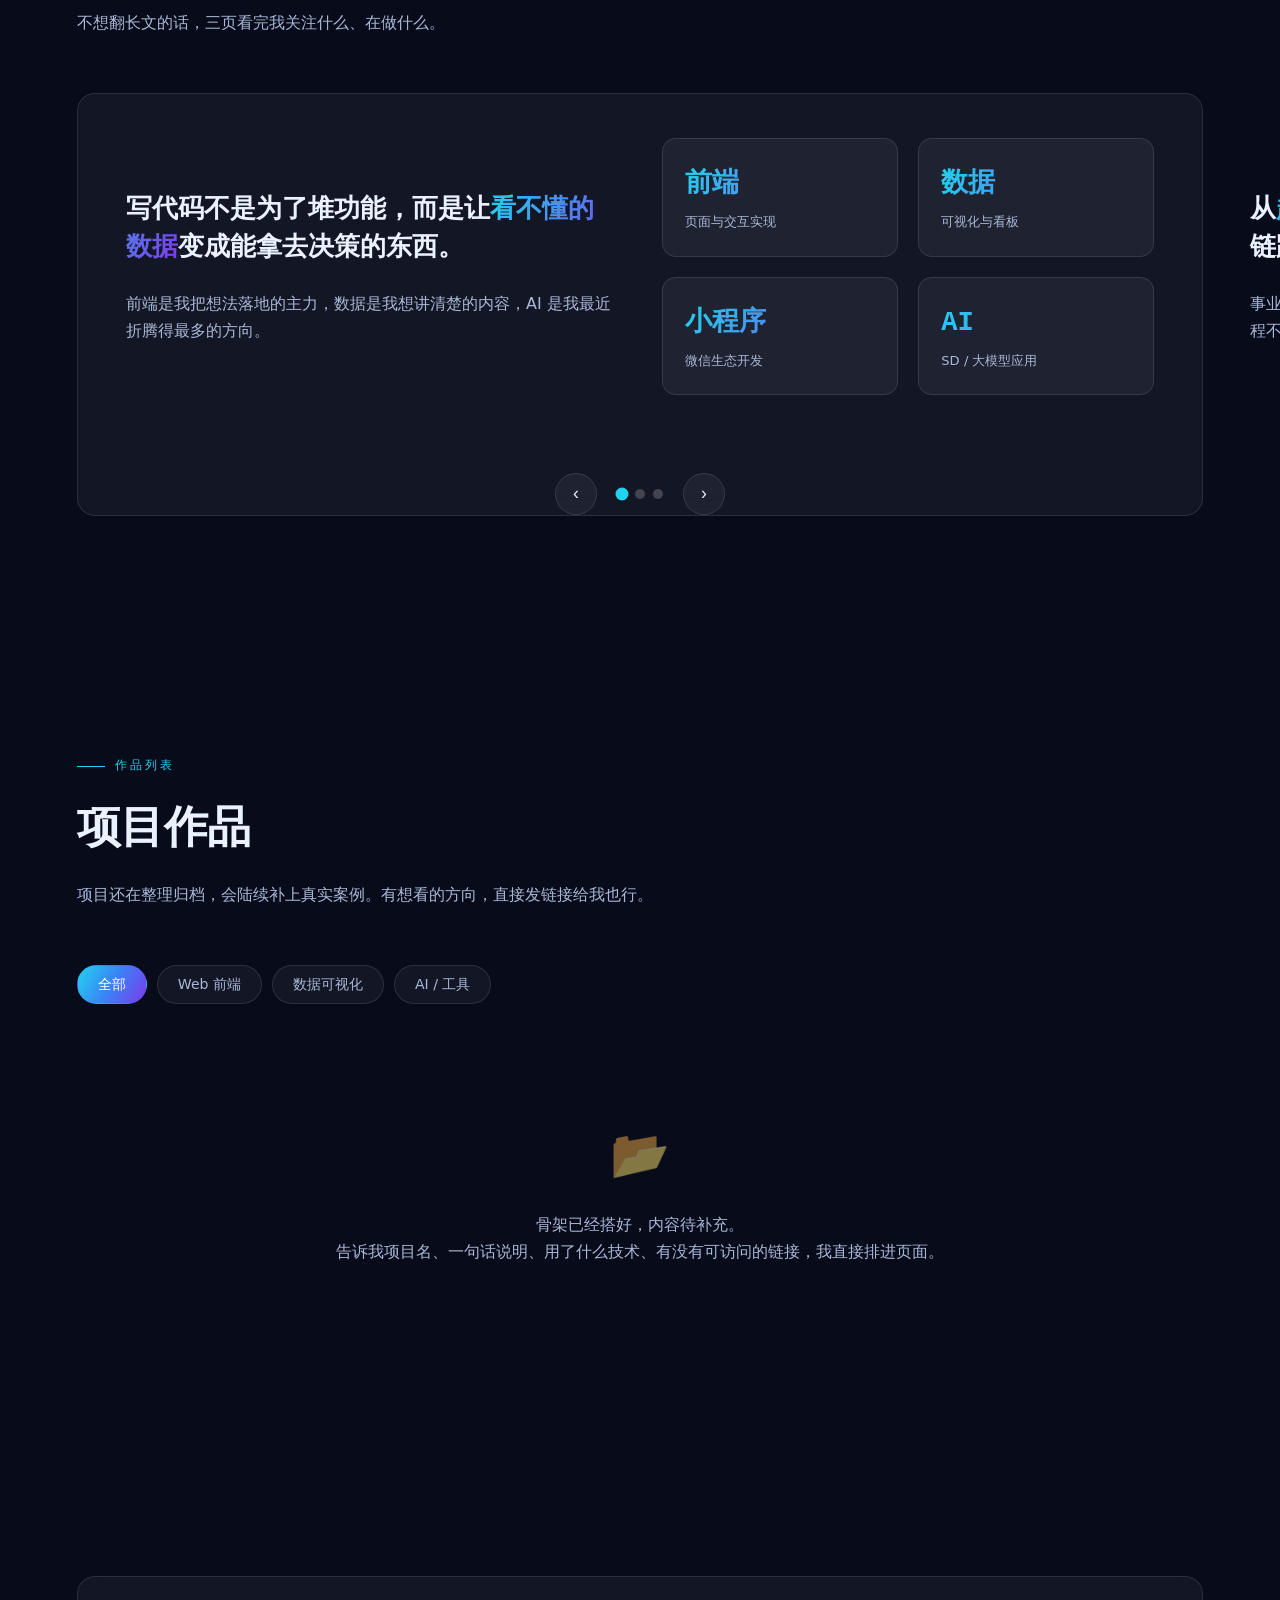
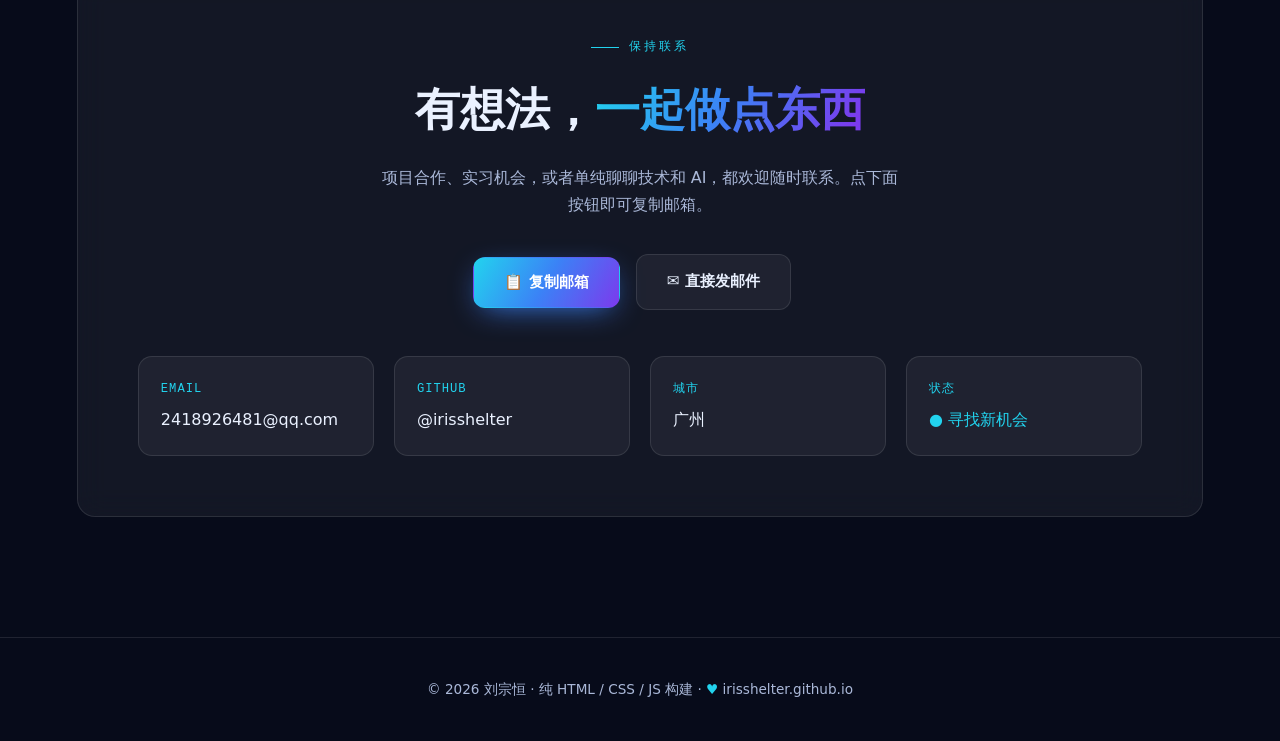
==== commit 1f2a1181: "Update index.html" ====
--- a/index.html
+++ b/index.html
@@ -64,10 +64,10 @@
   background-image:url("data:image/svg+xml,%3Csvg xmlns='http://www.w3.org/2000/svg' width='160' height='160'%3E%3Cfilter id='n'%3E%3CfeTurbulence type='fractalNoise' baseFrequency='0.9'/%3E%3C/filter%3E%3Crect width='100%25' height='100%25' filter='url(%23n)'/%3E%3C/svg%3E");
 }
 .gradient-text{
-  background:linear-gradient(120deg,var(--cyan),var(--blue),var(--violet));
+  background:linear-gradient(120deg,var(--cyan),var(--blue),var(--violet),var(--blue),var(--cyan));
   background-size:200% 100%;
   -webkit-background-clip:text;background-clip:text;color:transparent;
-  animation:shine 6s linear infinite;
+  animation:shine 8s linear infinite;
 }
 @keyframes shine{to{background-position:200% 0}}
 .glass{
@@ -134,7 +134,7 @@
 .chip{font-family:var(--mono);font-size:.76rem;padding:5px 12px;border-radius:20px;background:rgba(59,130,246,.14);border:1px solid rgba(59,130,246,.35);color:#bfdbfe}
 .bar-row{display:flex;align-items:center;gap:12px;margin:10px 0 0 20px;font-family:var(--mono);font-size:.8rem}
 .bar-track{flex:1;height:6px;border-radius:6px;background:rgba(255,255,255,.1);overflow:hidden}
-.bar-fill{height:100%;width:0;border-radius:6px;background:linear-gradient(90deg,var(--cyan),var(--blue),var(--violet));transition:width 1.6s cubic-bezier(.2,.8,.2,1)}
+.bar-fill{display:block;height:100%;width:0;border-radius:6px;background:linear-gradient(90deg,var(--cyan),var(--blue),var(--violet));transition:width 1.6s cubic-bezier(.2,.8,.2,1)}
 
 .about-grid{display:grid;grid-template-columns:1fr 1fr;gap:60px;align-items:start}
 .about-text h3{font-size:1.5rem;margin-bottom:20px;font-weight:700}
@@ -154,44 +154,22 @@
   display:flex;align-items:center;justify-content:center;
   perspective:1200px;
 }
-/* .orbit{
-  position:absolute;border:1px dashed var(--line);border-radius:50%;
-  top:50%;left:50%;transform:translate(-50%,-50%);
-  animation:spin 60s linear infinite;
-} */
-/* .orbit {
-  position: absolute;
-  top: 50%;
-  left: 50%;
-  width: 100%;
-  height: 100%;
-  transform: translate(-50%, -50%);
-  animation: orbit-spin 60s linear infinite;
-} */
-.orbit {
-  position: absolute;
-  top: 50%;
-  left: 50%;
-  width: 100%;
-  height: 100%;
-  transform: translate(-50%, -50%);
-  animation: orbit-spin 60s linear infinite;
-}
-.orbit:hover {
-  animation-play-state: paused;
-}
-@keyframes orbit-spin {
-  from { transform: translate(-50%, -50%) rotate(0deg); }
-  to { transform: translate(-50%, -50%) rotate(360deg); }
-}
-@keyframes orbit-spin {
-  from { transform: translate(-50%, -50%) rotate(0deg); }
-  to { transform: translate(-50%, -50%) rotate(360deg); }
+/* ===== 星系轨道：蓝紫渐变弧环，匀速环绕旋转 ===== */
+.orbit{
+  position:absolute;top:50%;left:50%;
+  border-radius:50%;
+  transform:translate(-50%,-50%);
+  background:conic-gradient(from 0deg,transparent 0deg 140deg,var(--cyan) 210deg,var(--blue) 260deg,var(--violet) 310deg,transparent 360deg);
+  -webkit-mask:radial-gradient(closest-side,transparent calc(100% - 2px),#000 calc(100% - 2px));
+  mask:radial-gradient(closest-side,transparent calc(100% - 2px),#000 calc(100% - 2px));
+  opacity:.5;
+  animation:orbit-spin 24s linear infinite;
+  will-change:transform;
 }
 .orbit.o1{width:336px;height:336px}
-.orbit.o2{width:600px;height:600px;animation-duration:90s;animation-direction:reverse}
-.orbit.o3{width:760px;height:760px;animation-duration:130s;border-style:dotted;opacity:.6}
-@keyframes spin{to{transform:translate(-50%,-50%) rotate(360deg)}}
+.orbit.o2{width:600px;height:600px;animation-duration:34s;animation-direction:reverse}
+.orbit.o3{width:760px;height:760px;animation-duration:52s;opacity:.28}
+@keyframes orbit-spin{from{transform:translate(-50%,-50%) rotate(0deg)}to{transform:translate(-50%,-50%) rotate(360deg)}}
 @media(prefers-reduced-motion:reduce){
   .orbit{animation:none}
 }
@@ -203,7 +181,7 @@
 .core-ring{
   position:absolute;inset:0;border-radius:50%;
   background:conic-gradient(from 0deg,var(--cyan),var(--blue),var(--violet),var(--cyan));
-  animation:spin 5s linear infinite;
+  animation:core-spin 5s linear infinite;
   -webkit-mask:radial-gradient(circle,transparent 62%,#000 63%);
   mask:radial-gradient(circle,transparent 62%,#000 63%);
 }
@@ -212,6 +190,7 @@
   -webkit-mask:radial-gradient(circle,transparent 76%,#000 77%,#000 82%,transparent 83%);
   mask:radial-gradient(circle,transparent 76%,#000 77%,#000 82%,transparent 83%);
 }
+@keyframes core-spin{to{transform:rotate(360deg)}}
 .core-content{
   position:relative;z-index:2;display:flex;flex-direction:column;align-items:center;gap:4px;
   background:rgba(7,11,26,.72);backdrop-filter:blur(10px);border-radius:50%;
@@ -285,15 +264,8 @@
 .progress-item .top b{font-weight:600}
 .progress-item .top span{color:var(--cyan)}
 .progress-track{height:8px;border-radius:8px;background:rgba(255,255,255,.08);overflow:hidden}
-/* .progress-fill{height:100%;width:0;border-radius:8px;background:linear-gradient(90deg,var(--cyan),var(--blue),var(--violet));transition:width 1.6s cubic-bezier(.2,.8,.2,1)}
-@media(max-width:860px){.progress-list{grid-template-columns:1fr}} */
-.progress-fill, .bar-fill {
-  height: 100%;
-  width: 0%; /* 初始为0，由JS触发 */
-  background: linear-gradient(90deg, var(--cyan), var(--blue), var(--violet));
-  border-radius: 12px;
-  transition: width 1s cubic-bezier(0.4, 0, 0.2, 1);
-}
+.progress-fill{display:block;height:100%;width:0;border-radius:8px;background:linear-gradient(90deg,var(--cyan),var(--blue),var(--violet));transition:width 1.6s cubic-bezier(.2,.8,.2,1)}
+@media(max-width:860px){.progress-list{grid-template-columns:1fr}}
 
 .projects-toolbar{display:flex;align-items:center;justify-content:space-between;gap:20px;flex-wrap:wrap;margin-bottom:40px}
 .filters{display:flex;gap:10px;flex-wrap:wrap}
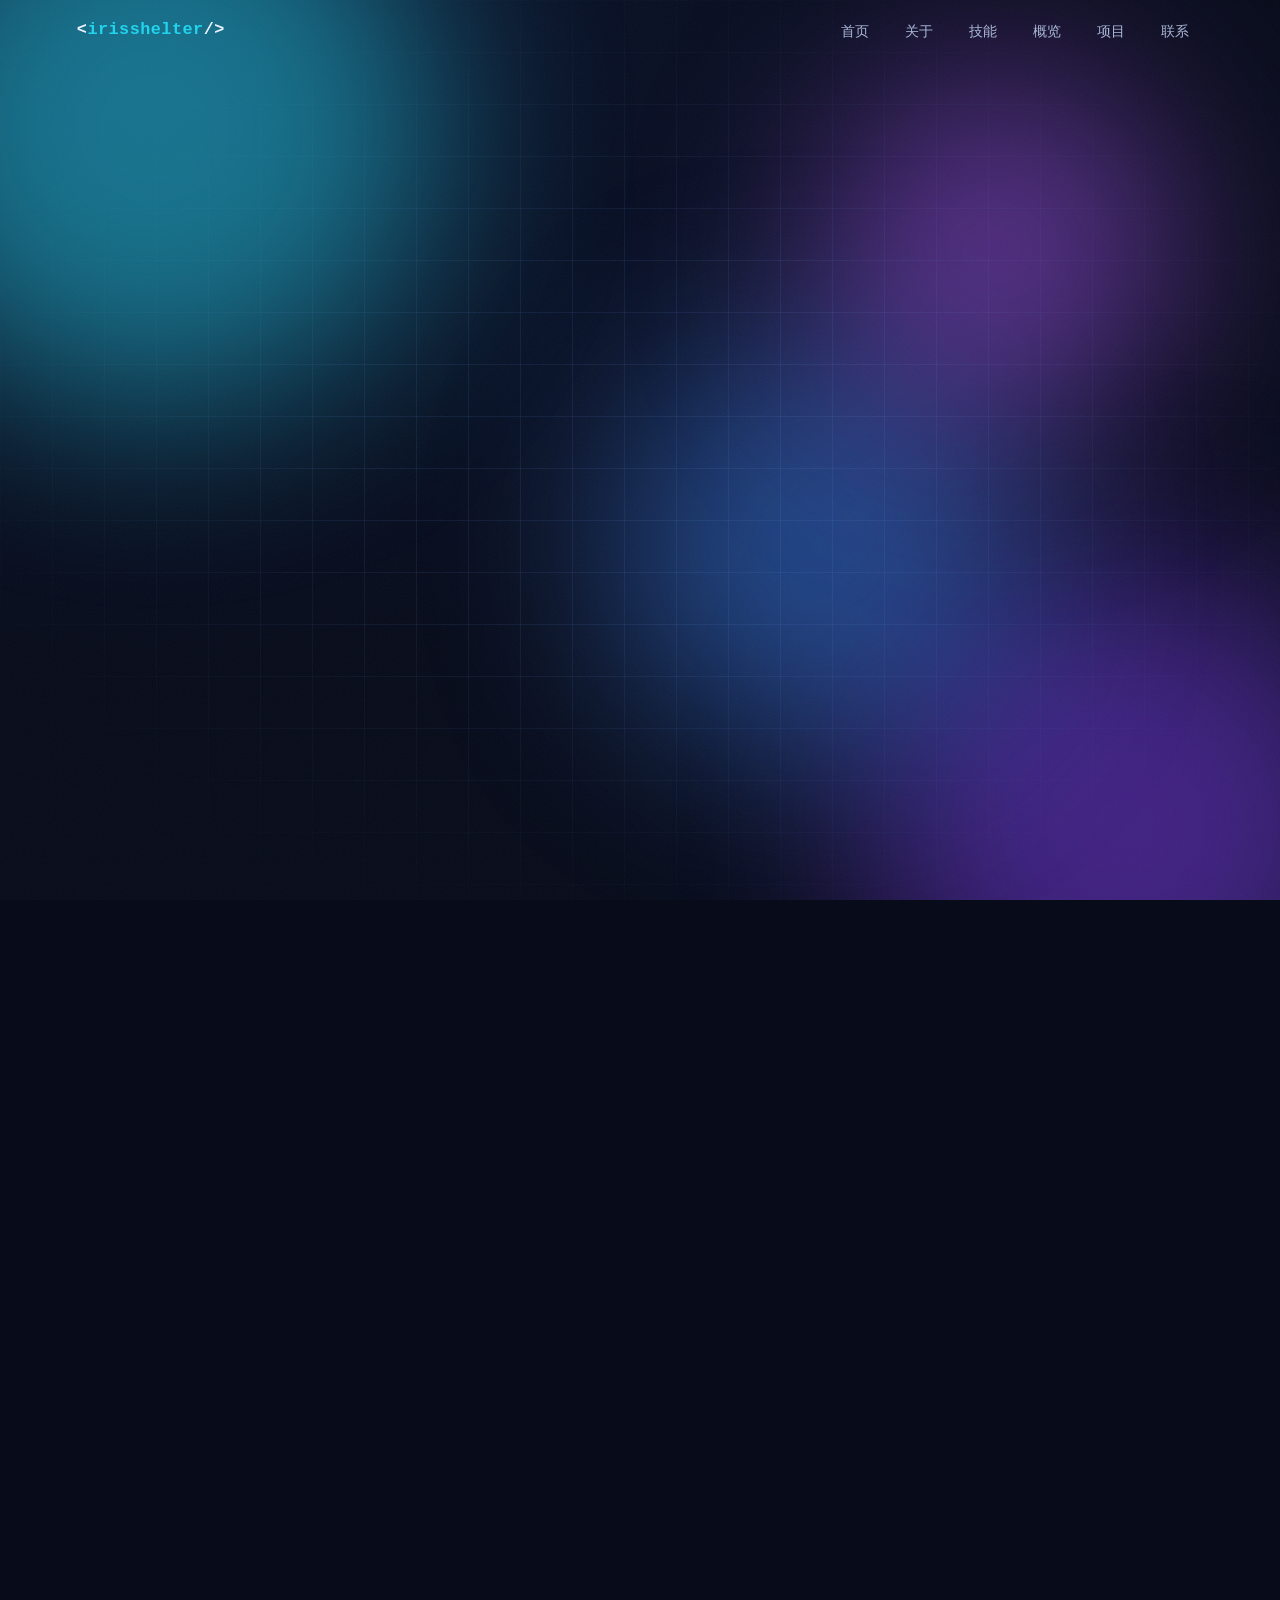
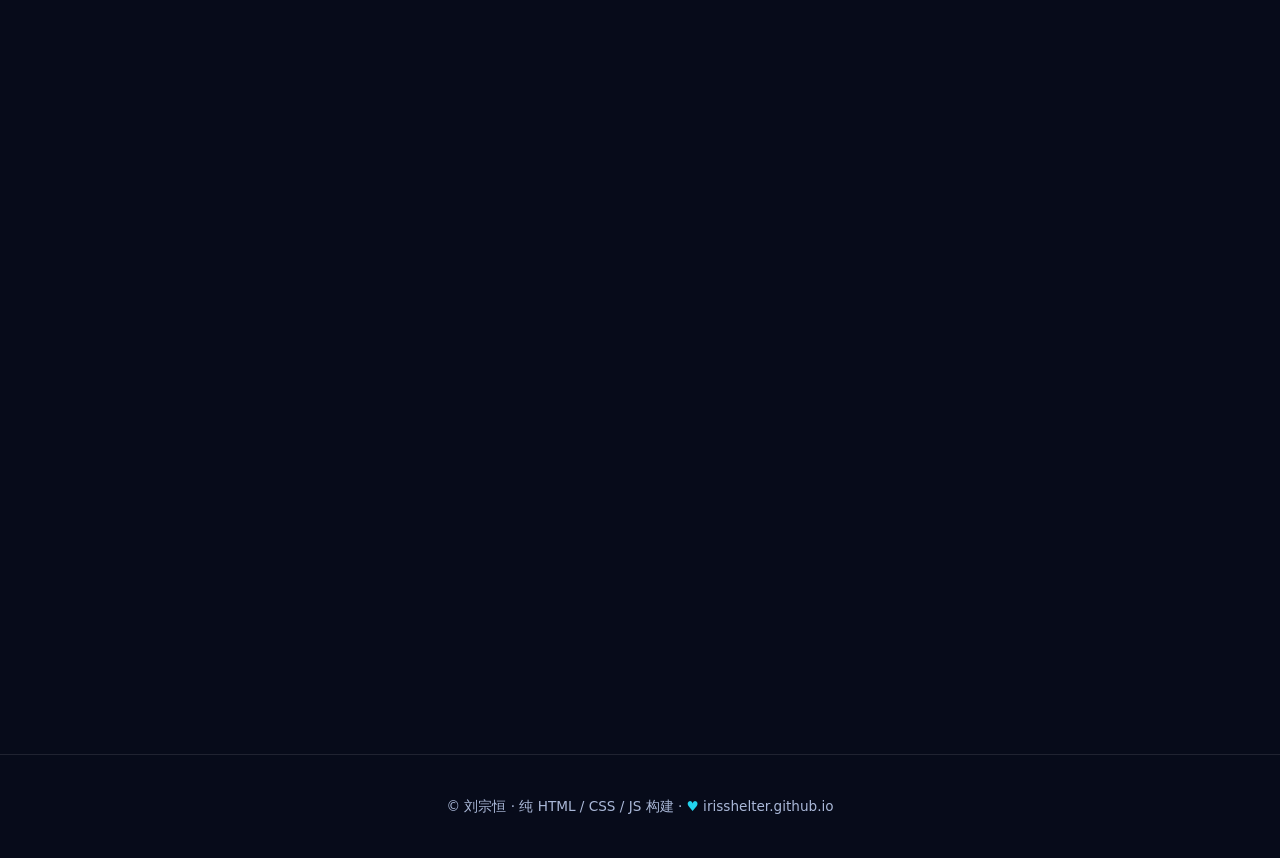
==== commit 0c3c4013: "feat: 新增「知简·简历智能诊断 Agent」项目（Agentic RAG 简历诊断平台）" ====
--- a/index.html
+++ b/index.html
@@ -660,14 +660,14 @@
 <script>
 /* ===== 项目数据 ===== */
 const projects = [
-  // 按这个结构填：
-  // {
-  //   title:"数据看板", cat:"data", catLabel:"数据可视化",
-  //   desc:"把多维度业务数据整合成可交互图表。",
-  //   tech:"HTML · CSS · JS · ECharts",
-  //   role:"独立负责前端开发与数据对接",
-  //   cover:"DATA", demo:"https://...", code:"https://github.com/..."
-  // }
+  {
+    title:"知简 · 简历智能诊断 Agent",
+    cat:"ai", catLabel:"AI / 工具",
+    desc:"基于 Agentic RAG 思想的简历智能诊断平台：上传简历自动解析，加权岗位匹配，生成技能雷达图与匹配度诊断报告，并提供 AI 求职问答。",
+    tech:"HTML · CSS · JavaScript · ECharts · 规则引擎",
+    role:"独立完成：简历解析引擎、加权匹配打分算法、可视化诊断与 Agent 对话交互",
+    cover:"知简", demo:"zhijian/", code:"https://github.com/Irisshelter/irisshelter.github.io/tree/main/zhijian"
+  }
 ];
 
 const grid = document.getElementById('projectsGrid');
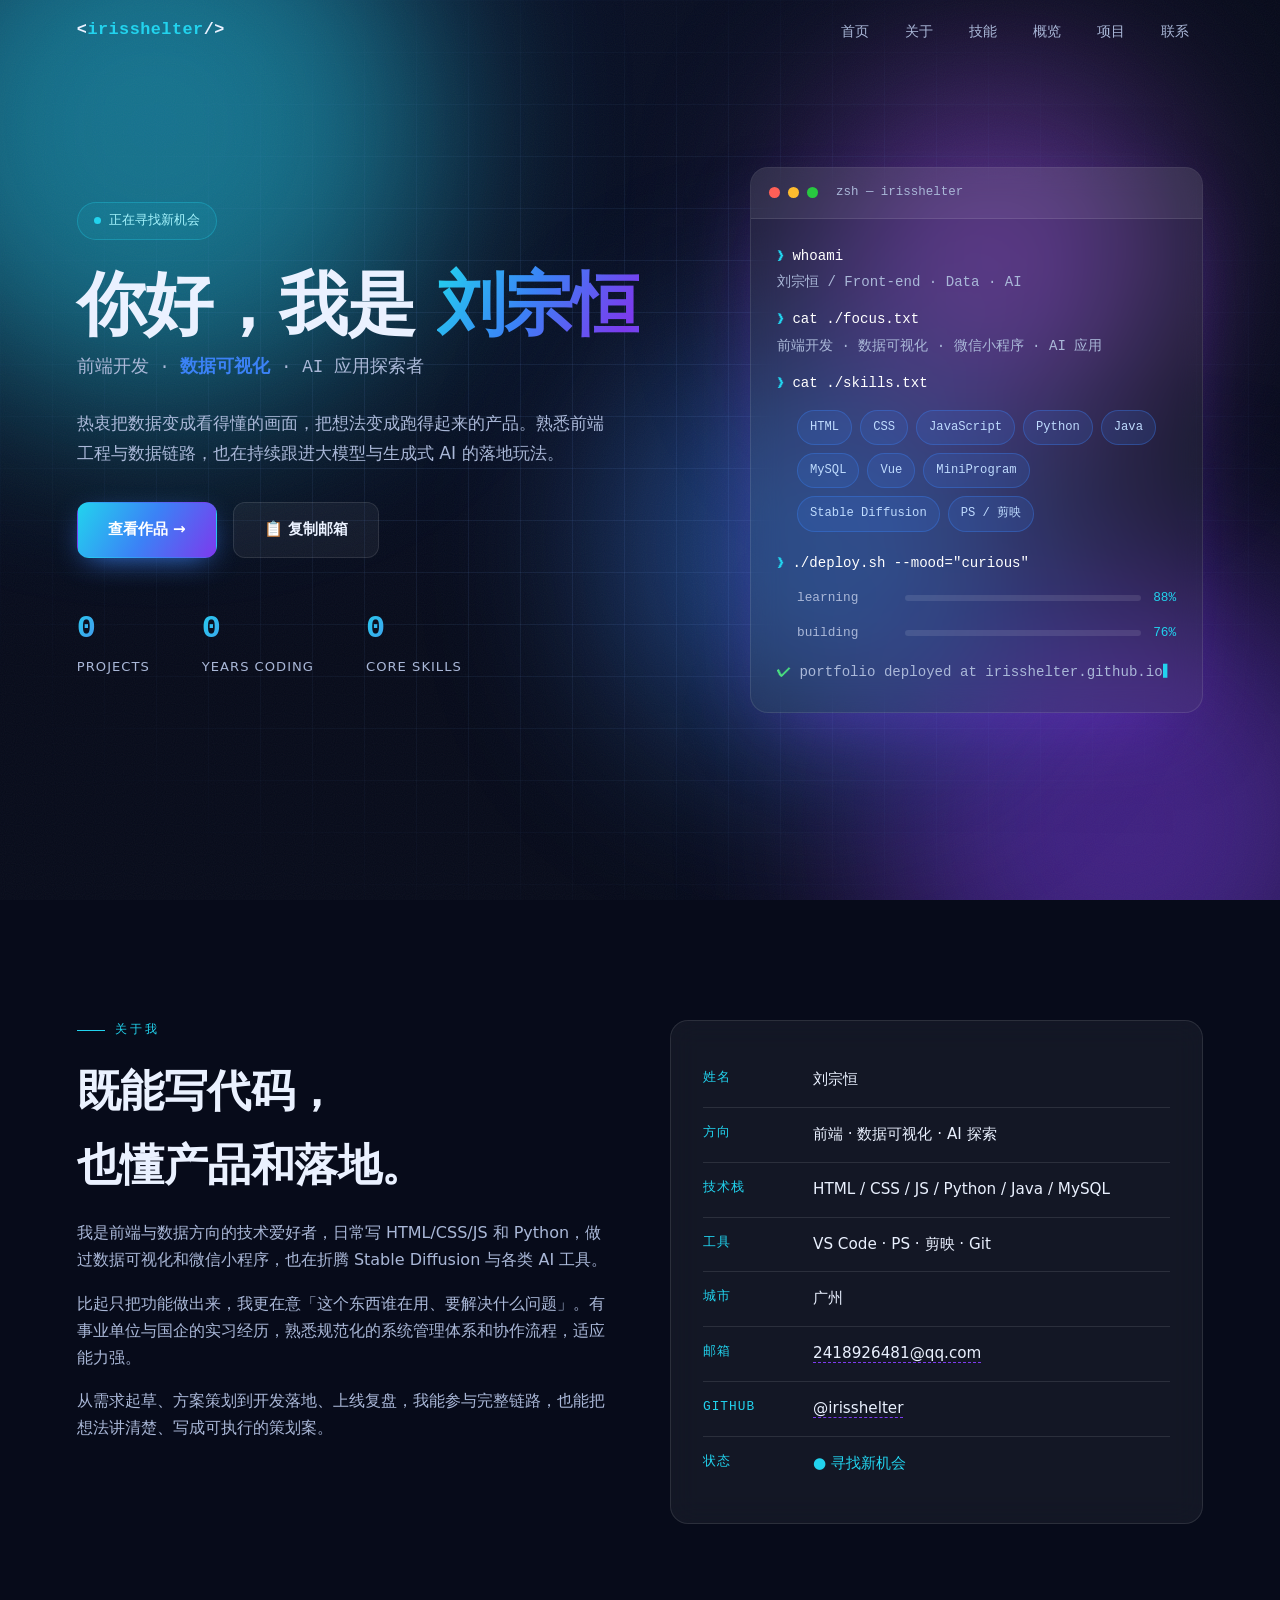
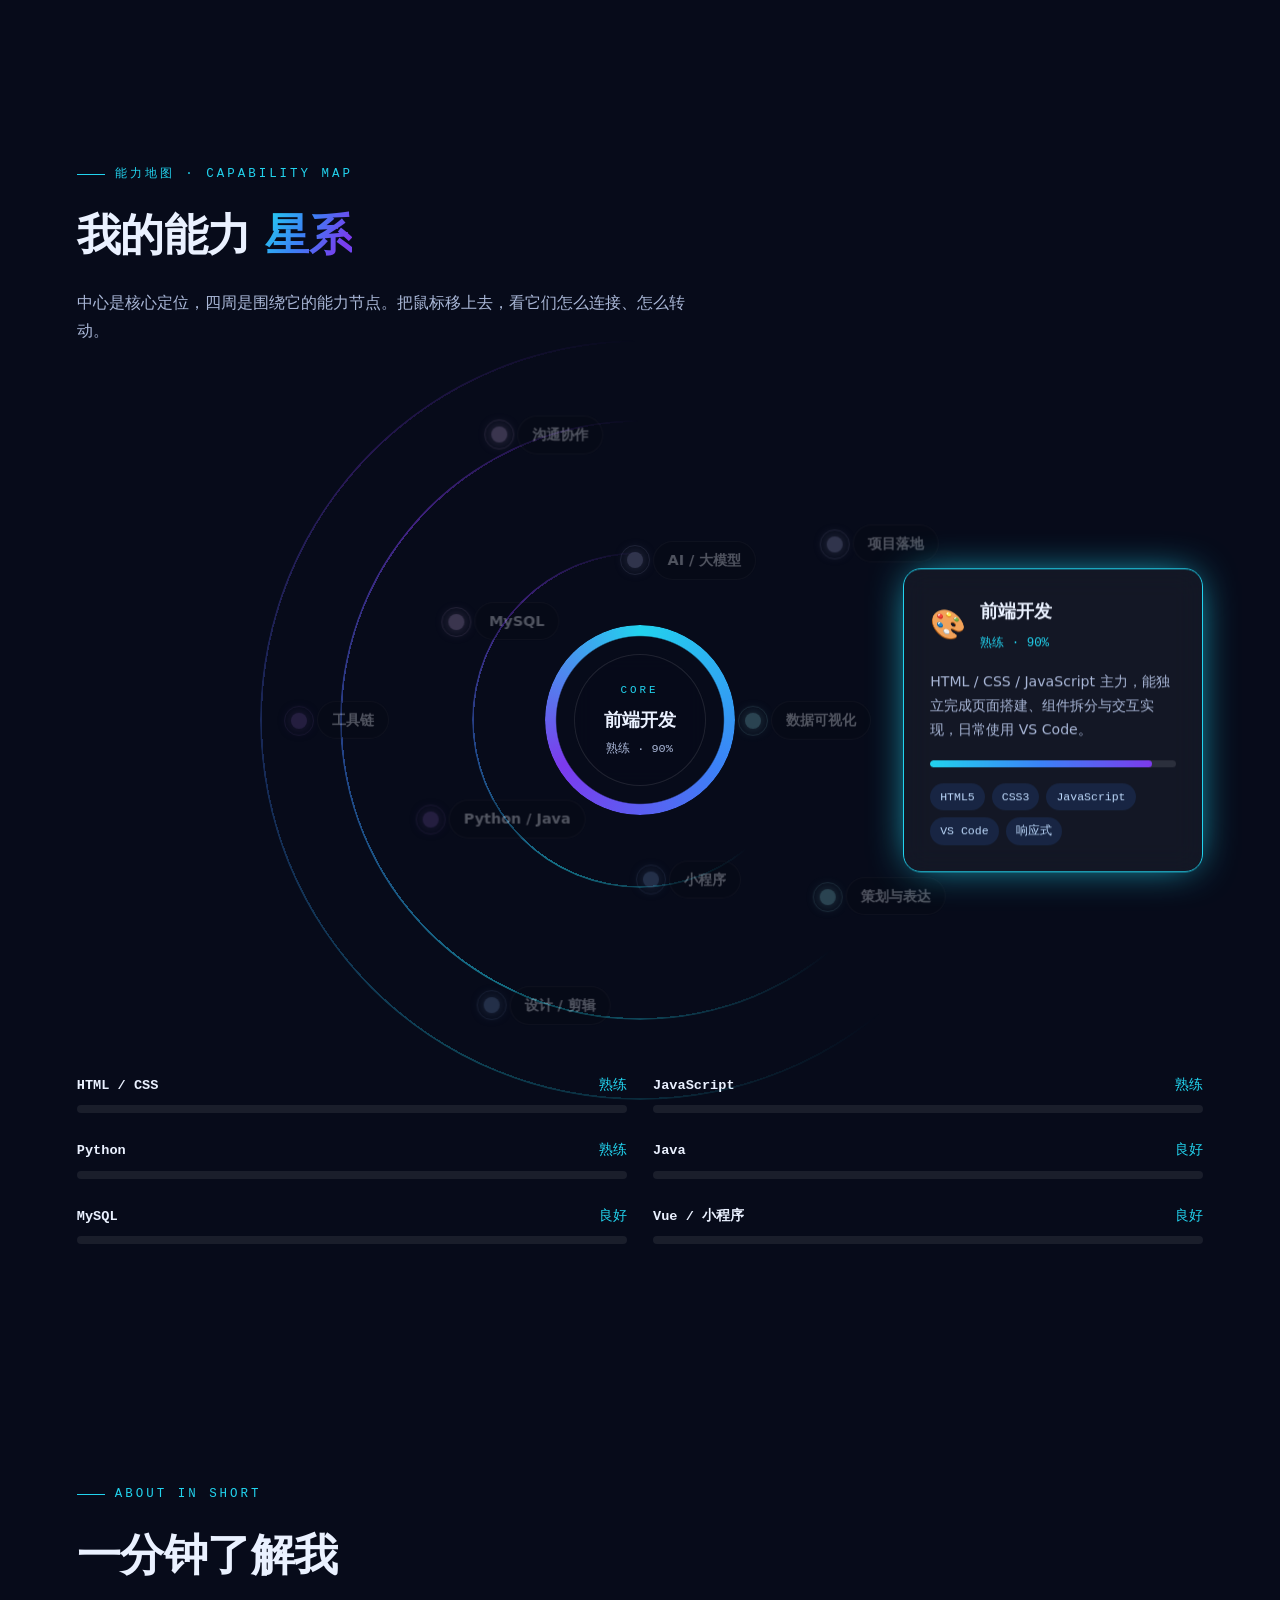
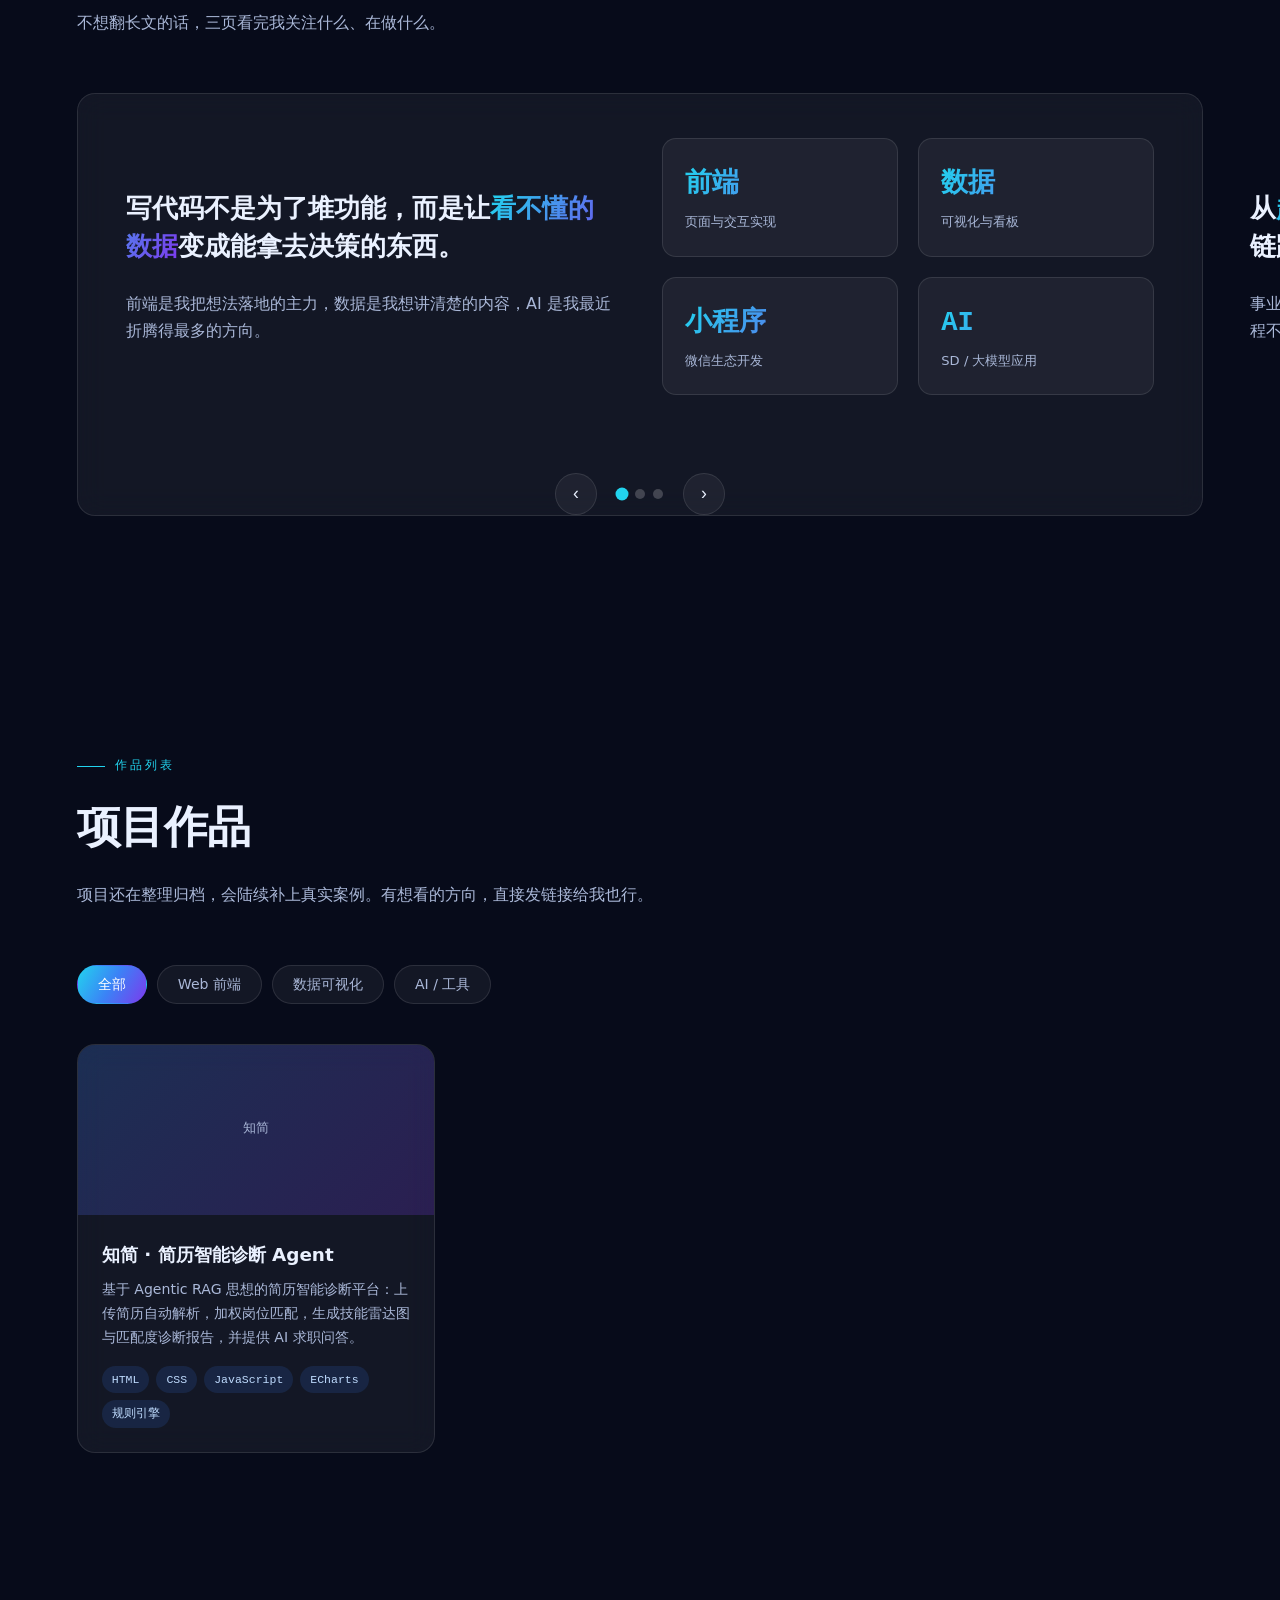
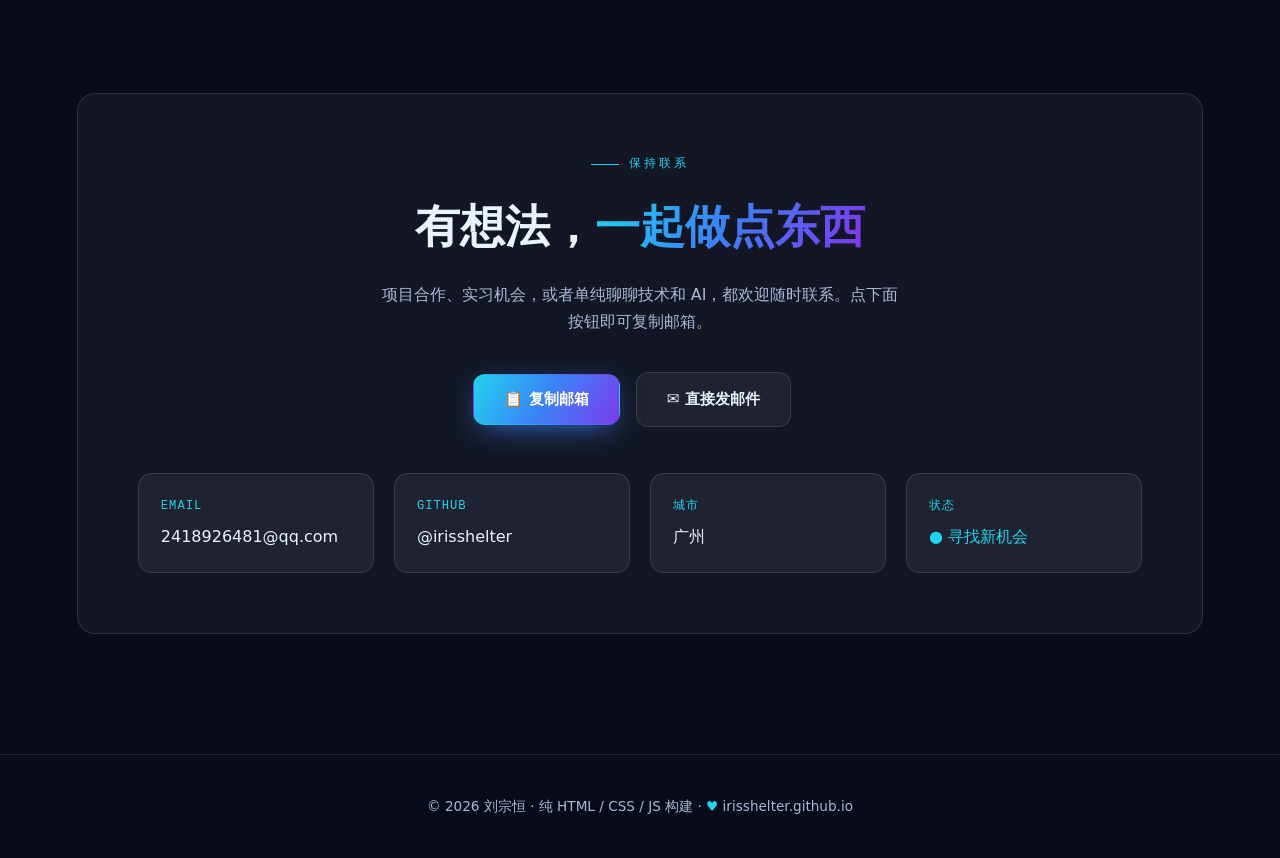
==== commit 7df02080: "fix: 修复项目渲染导致的 JS 中断（TDZ），滚动动效改为渐进增强——JS 失败时内容直接可见" ====
--- a/index.html
+++ b/index.html
@@ -339,8 +339,8 @@
 .modal-links{display:flex;gap:12px;flex-wrap:wrap;margin-top:8px}
 .modal-links a{font-size:.88rem}
 
-.reveal{opacity:0;transform:translateY(30px);transition:.7s cubic-bezier(.2,.8,.2,1)}
-.reveal.in{opacity:1;transform:none}
+.js .reveal{opacity:0;transform:translateY(30px);transition:.7s cubic-bezier(.2,.8,.2,1)}
+.js .reveal.in{opacity:1;transform:none}
 
 @media(max-width:860px){
   .hero-grid,.about-grid{grid-template-columns:1fr;gap:40px}
@@ -659,6 +659,28 @@
 
 <script>
 /* ===== 项目数据 ===== */
+/* ===== 滚动动效（渐进增强：JS 或 IntersectionObserver 失败时，内容直接可见）===== */
+var io = null;
+try{
+  io = new IntersectionObserver(entries => {
+    entries.forEach(en => {
+      if(en.isIntersecting){
+        en.target.classList.add('in');
+        io.unobserve(en.target);
+      }
+    });
+  }, {threshold:.12});
+}catch(e){ io = null; }
+if(io){ document.documentElement.classList.add('js'); }
+function observe(){
+  if(!io){
+    document.querySelectorAll('.reveal:not(.in)').forEach(el => el.classList.add('in'));
+    return;
+  }
+  document.querySelectorAll('.reveal:not(.in)').forEach(el => io.observe(el));
+}
+observe();
+
 const projects = [
   {
     title:"知简 · 简历智能诊断 Agent",
@@ -765,19 +787,7 @@
 document.querySelector('.slides-wrap').onmouseenter = () => clearInterval(timer);
 document.querySelector('.slides-wrap').onmouseleave = () => timer = setInterval(() => go(cur+1), 6000);
 
-/* ===== 滚动动效 ===== */
-const io = new IntersectionObserver(entries => {
-  entries.forEach(en => {
-    if(en.isIntersecting){
-      en.target.classList.add('in');
-      io.unobserve(en.target);
-    }
-  });
-}, {threshold:.12});
-function observe(){
-  document.querySelectorAll('.reveal:not(.in)').forEach(el => io.observe(el));
-}
-observe();
+/* ===== 滚动动效引擎已在脚本前段初始化（io / observe）=====
 
 const navbar = document.getElementById('navbar');
 let fired = false;
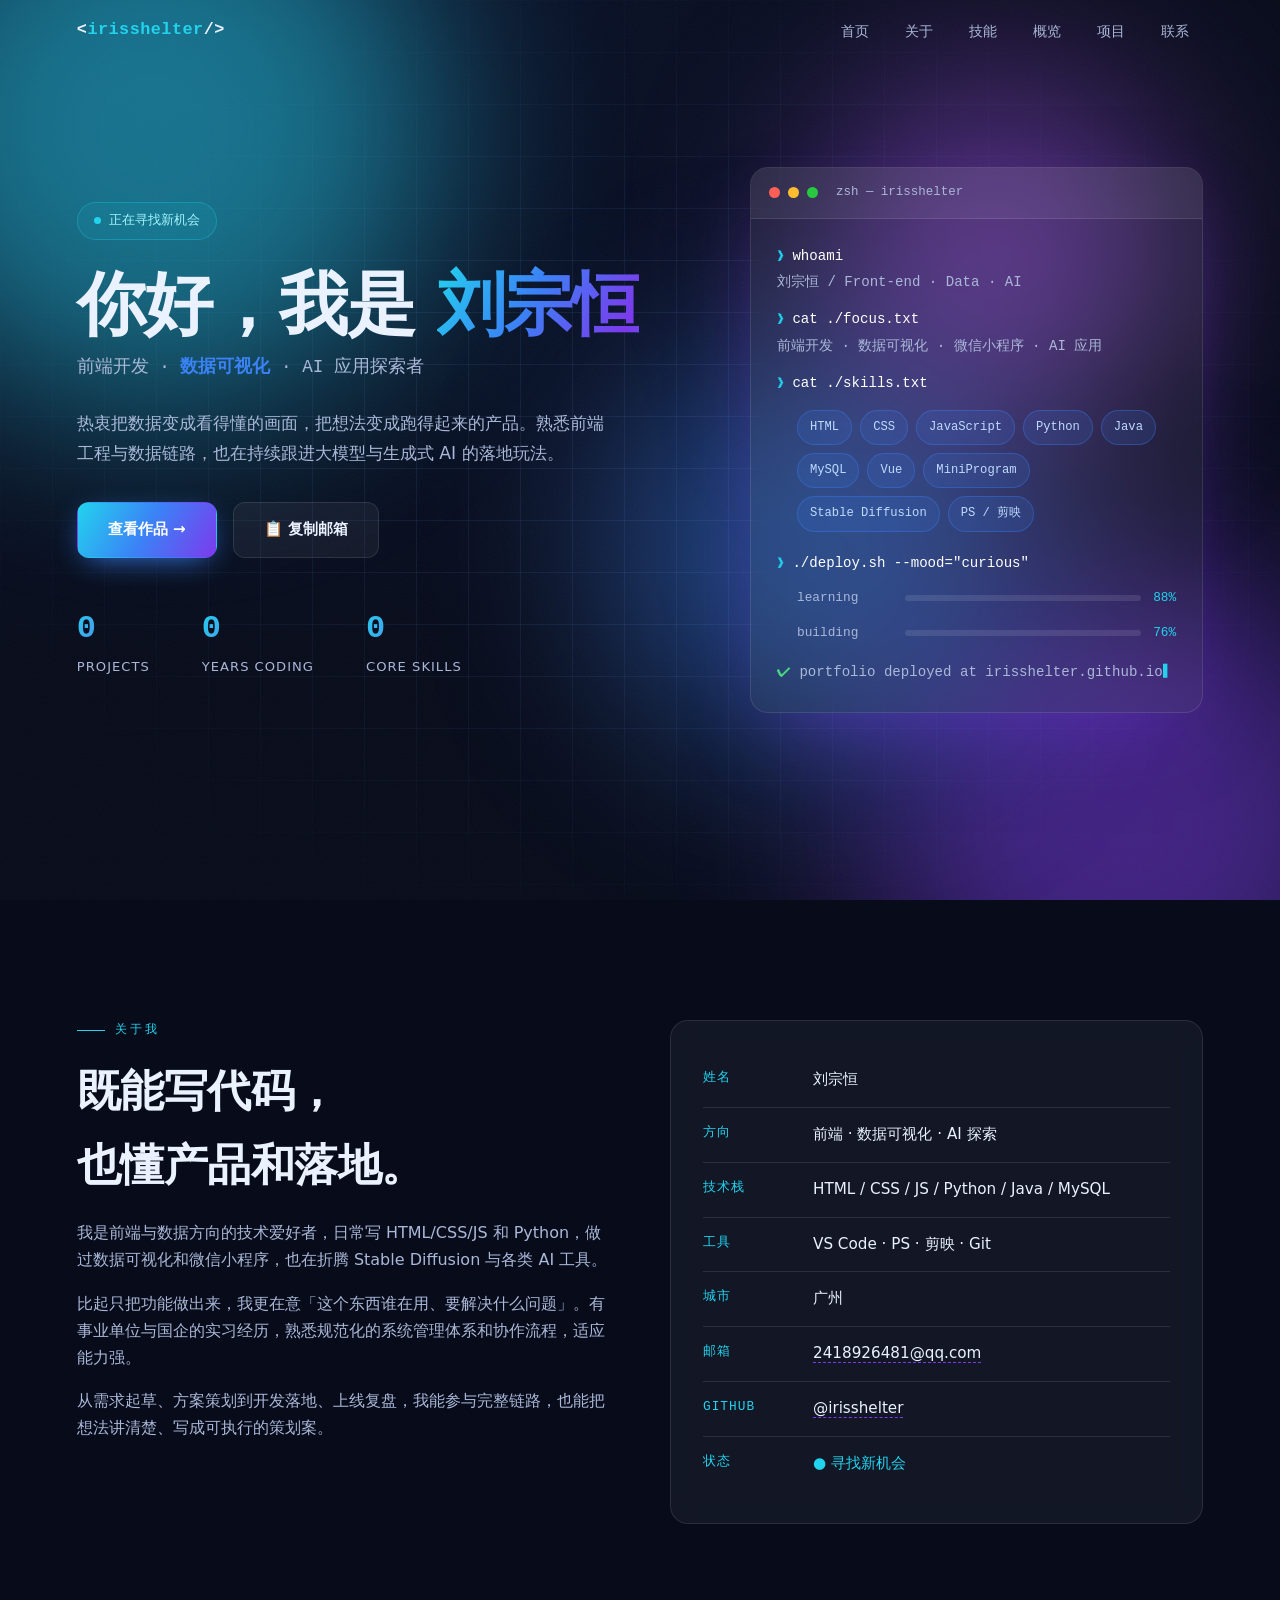
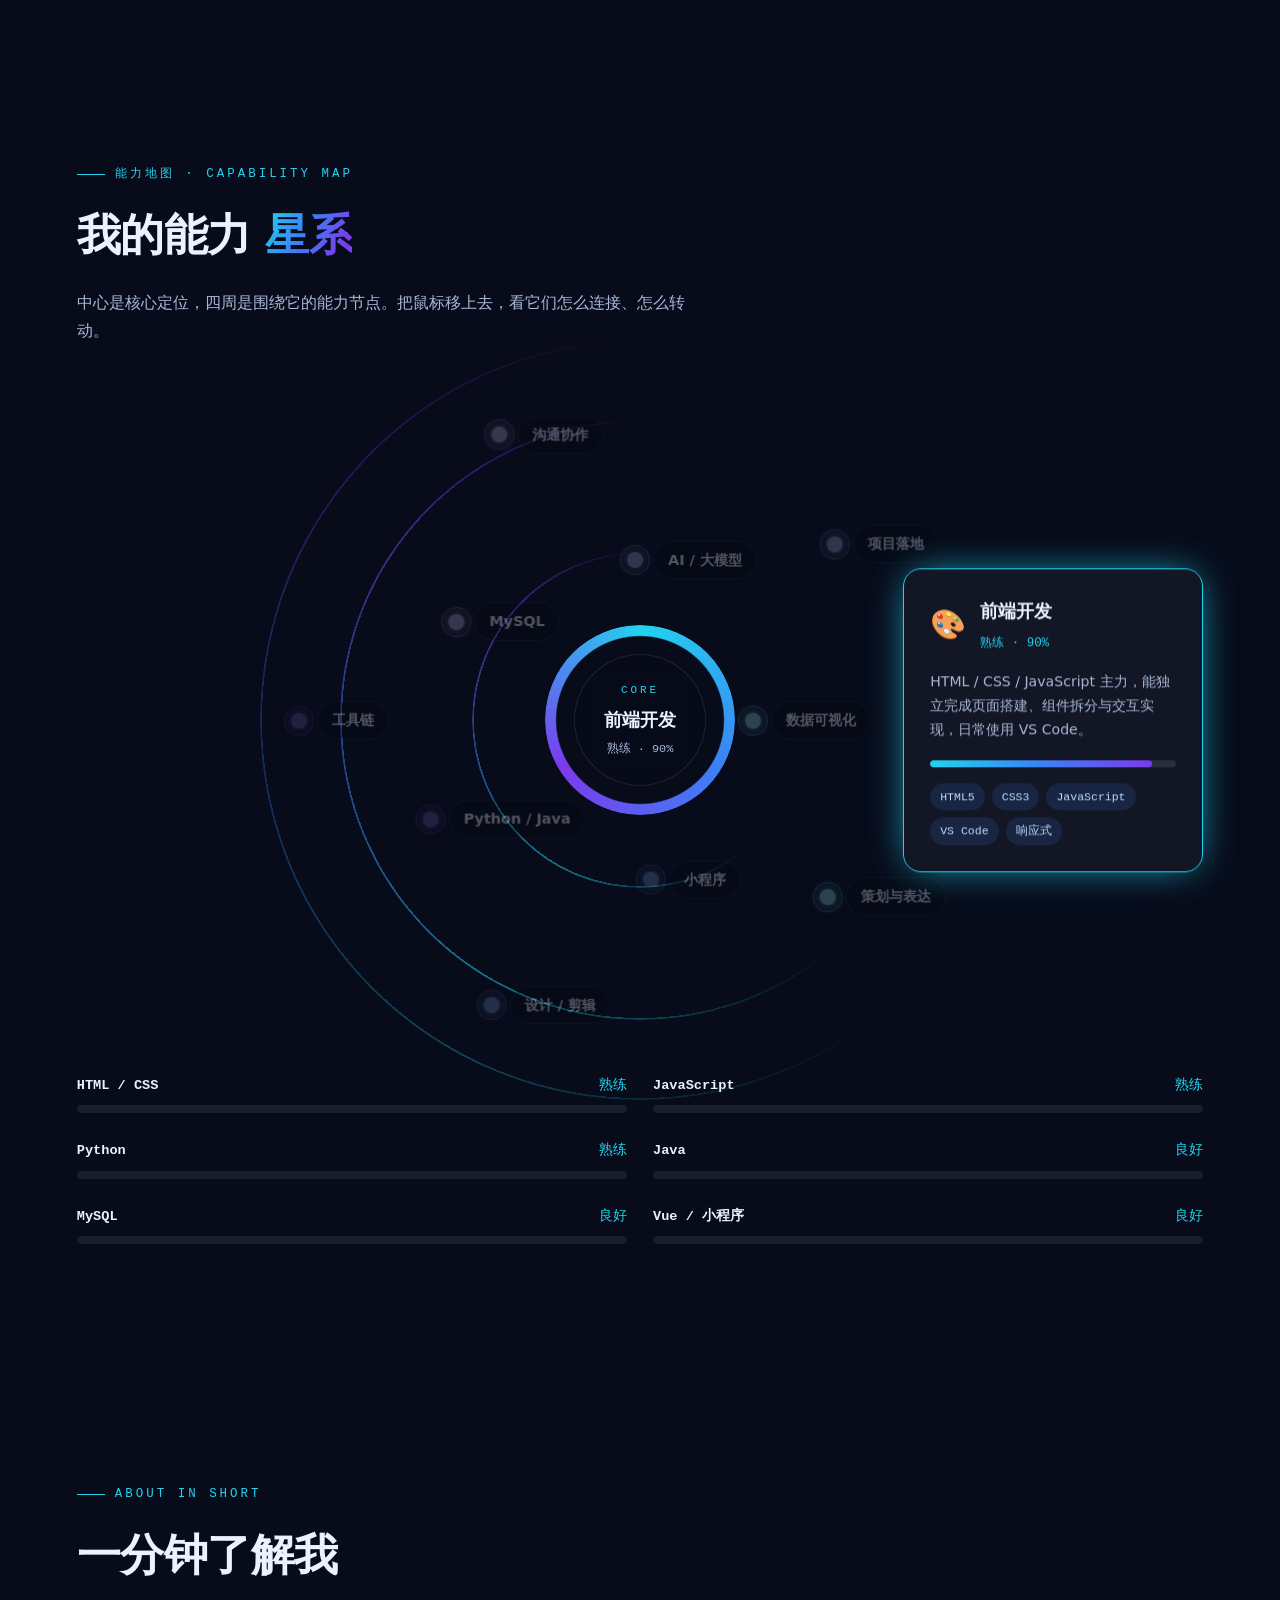
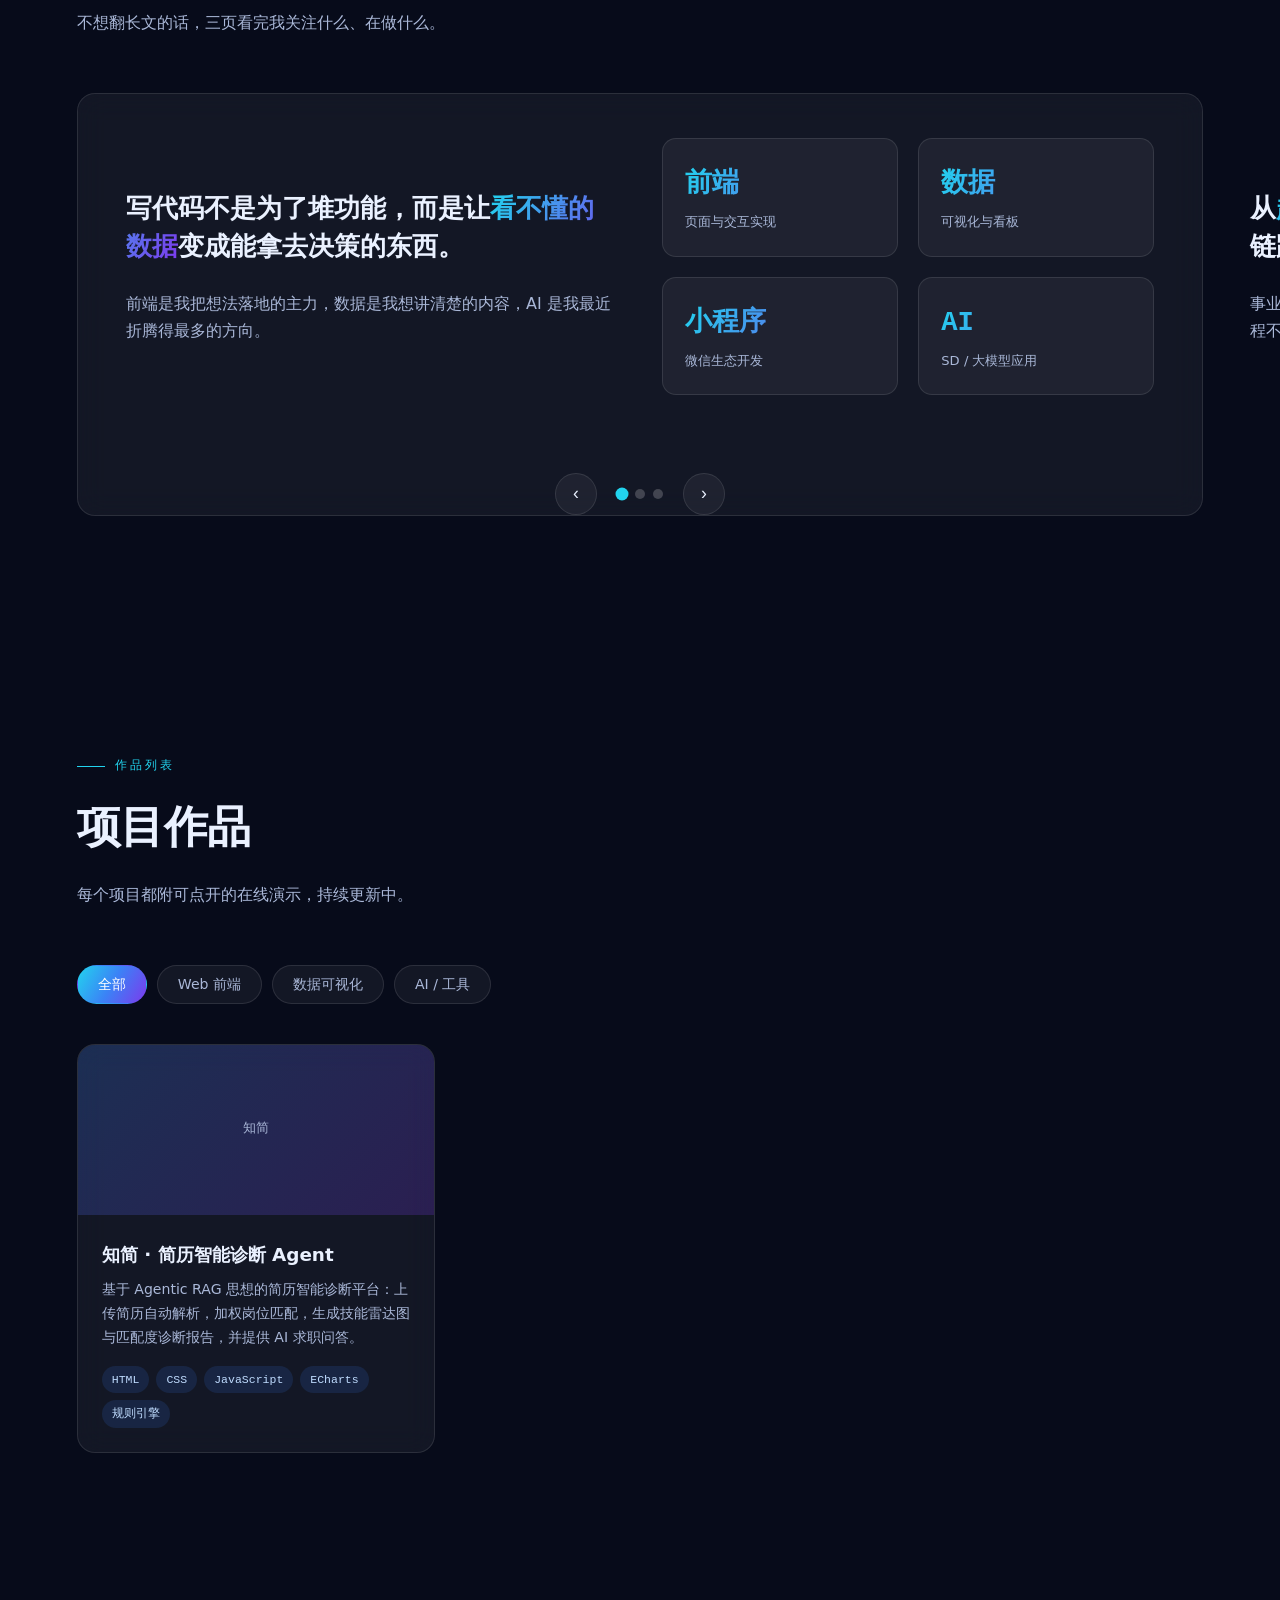
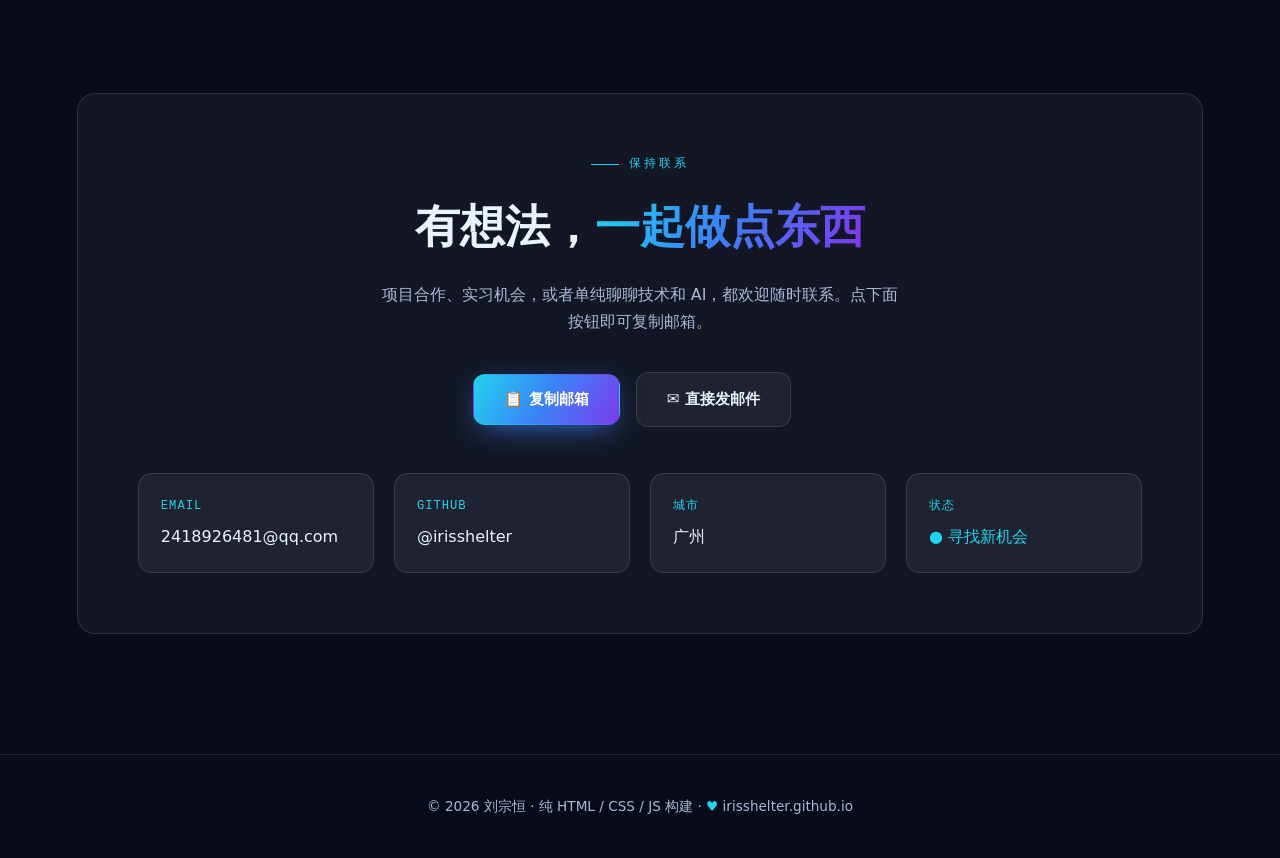
==== commit 96dd8721: "docs: 更新项目区文案" ====
--- a/index.html
+++ b/index.html
@@ -593,7 +593,7 @@
   <div class="reveal">
     <div class="eyebrow">作品列表</div>
     <h2 class="section-title">项目作品</h2>
-    <p class="section-desc">项目还在整理归档，会陆续补上真实案例。有想看的方向，直接发链接给我也行。</p>
+    <p class="section-desc">每个项目都附可点开的在线演示，持续更新中。</p>
   </div>
 
   <div class="projects-toolbar reveal">
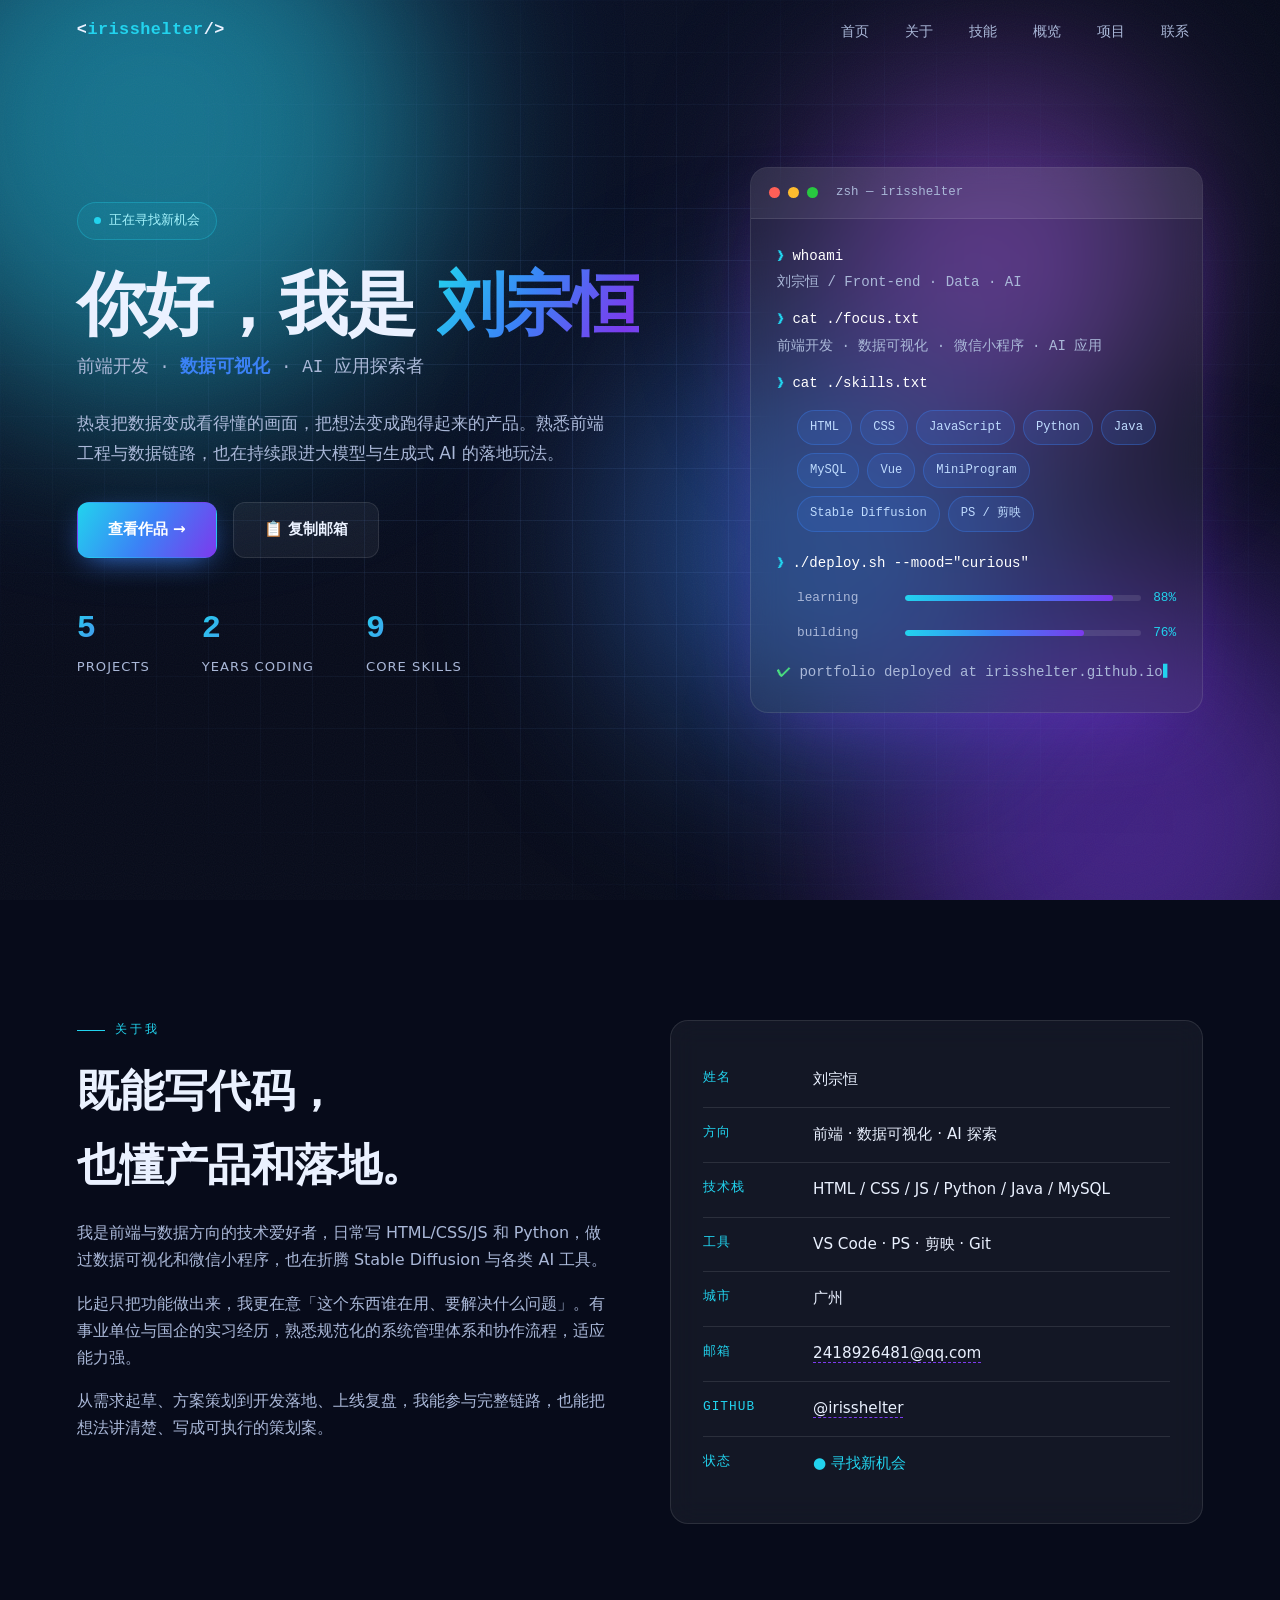
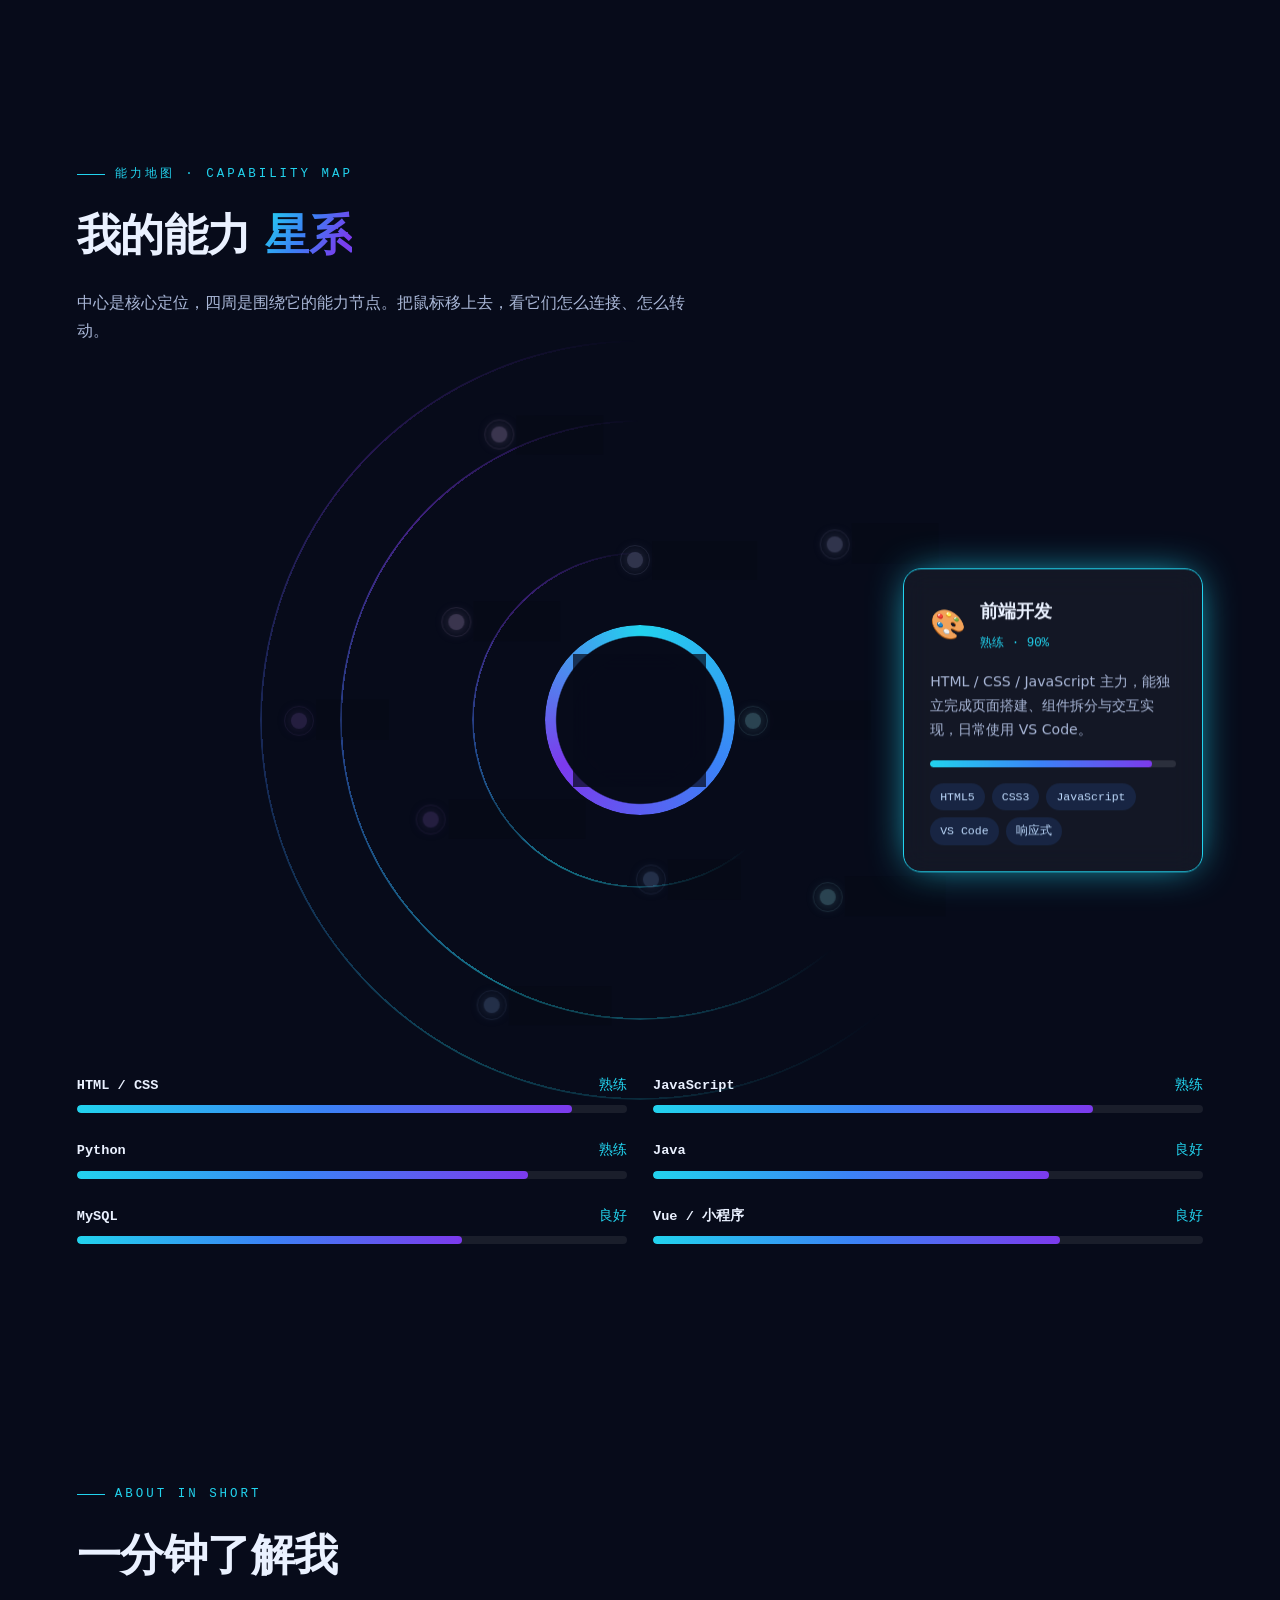
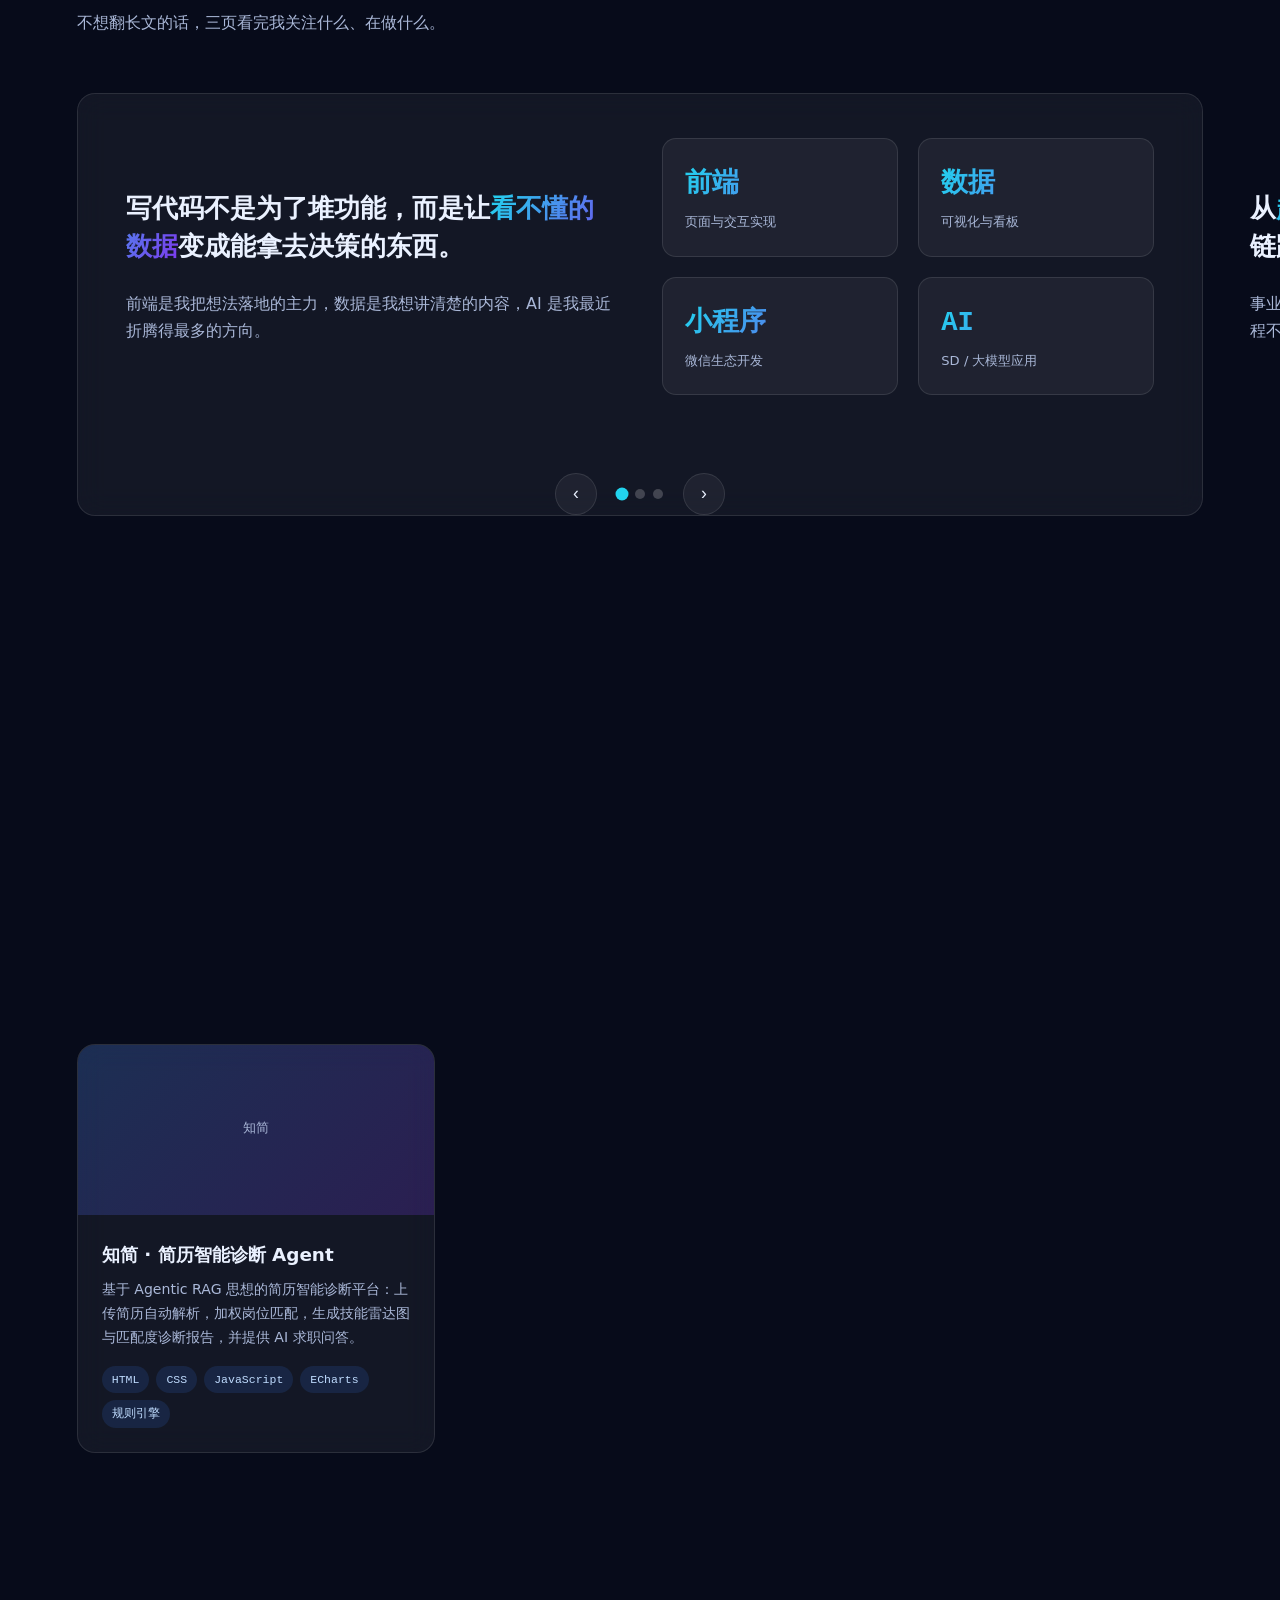
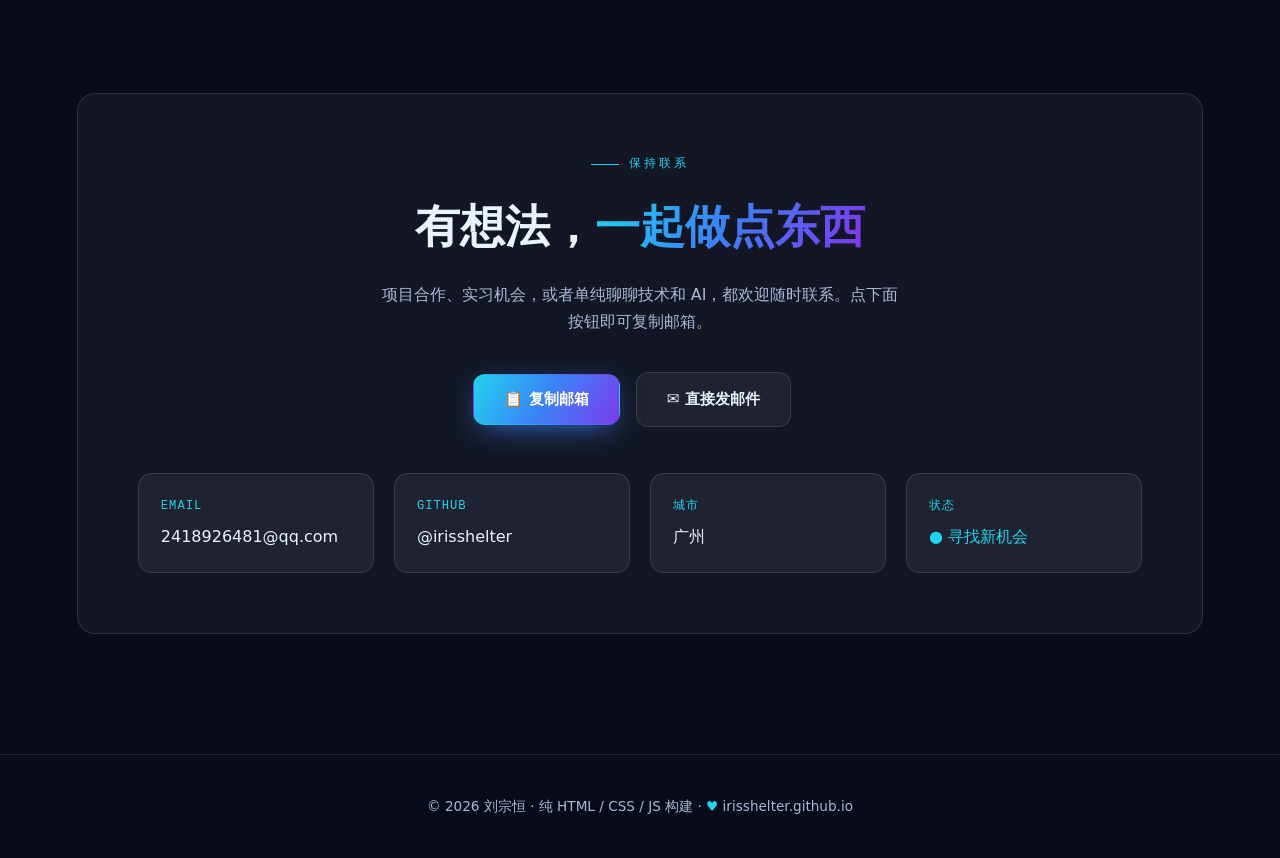
==== commit 06ce48d2: "fix: 进度条与数字动画改为元素进入视口即触发，修复在部分环境下显示不全的问题" ====
--- a/index.html
+++ b/index.html
@@ -790,27 +790,43 @@
 /* ===== 滚动动效引擎已在脚本前段初始化（io / observe）=====
 
 const navbar = document.getElementById('navbar');
-let fired = false;
 window.addEventListener('scroll', () => {
   navbar.classList.toggle('scrolled', window.scrollY > 30);
-  if(!fired && window.scrollY > 200){
-    fired = true;
-    document.querySelectorAll('.num').forEach(n => {
-      const target = +n.dataset.count, step = Math.max(1, Math.ceil(target/40));
-      let cur = 0;
-      const t = setInterval(() => {
-        cur += step;
-        if(cur >= target){ cur = target; clearInterval(t); }
-        n.textContent = cur;
-      }, 30);
+}, {passive:true});
+
+/* ===== 进度条 + 数字计数：元素进入视口即触发（比 scrollY>200 更可靠，兼容内嵌滚动容器）===== */
+function countup(n){
+  if(n.dataset.done) return;
+  n.dataset.done = '1';
+  const target = +n.dataset.count, step = Math.max(1, Math.ceil(target/40));
+  let cur = 0;
+  const t = setInterval(() => {
+    cur += step;
+    if(cur >= target){ cur = target; clearInterval(t); }
+    n.textContent = cur;
+  }, 30);
+}
+function fillBar(el){
+  el.style.width = el.dataset.w + '%';
+}
+if('IntersectionObserver' in window){
+  const animIO = new IntersectionObserver(entries => {
+    entries.forEach(en => {
+      if(!en.isIntersecting) return;
+      const el = en.target;
+      if(el.classList.contains('bar-fill') || el.classList.contains('progress-fill')){
+        setTimeout(() => fillBar(el), 300);
+      } else {
+        countup(el);
+      }
+      animIO.unobserve(el);
     });
-    setTimeout(() => {
-      document.querySelectorAll('.bar-fill, .progress-fill').forEach(b => {
-        b.style.width = b.dataset.w + '%';
-      });
-    }, 400);
-  }
-}, {passive:true});
+  }, {threshold:.15});
+  document.querySelectorAll('.bar-fill, .progress-fill, .num').forEach(el => animIO.observe(el));
+} else {
+  document.querySelectorAll('.bar-fill, .progress-fill').forEach(fillBar);
+  document.querySelectorAll('.num').forEach(n => { n.textContent = n.dataset.count; });
+}
 
 /* ===== 能力星系 ===== */
 const SKILLS = [
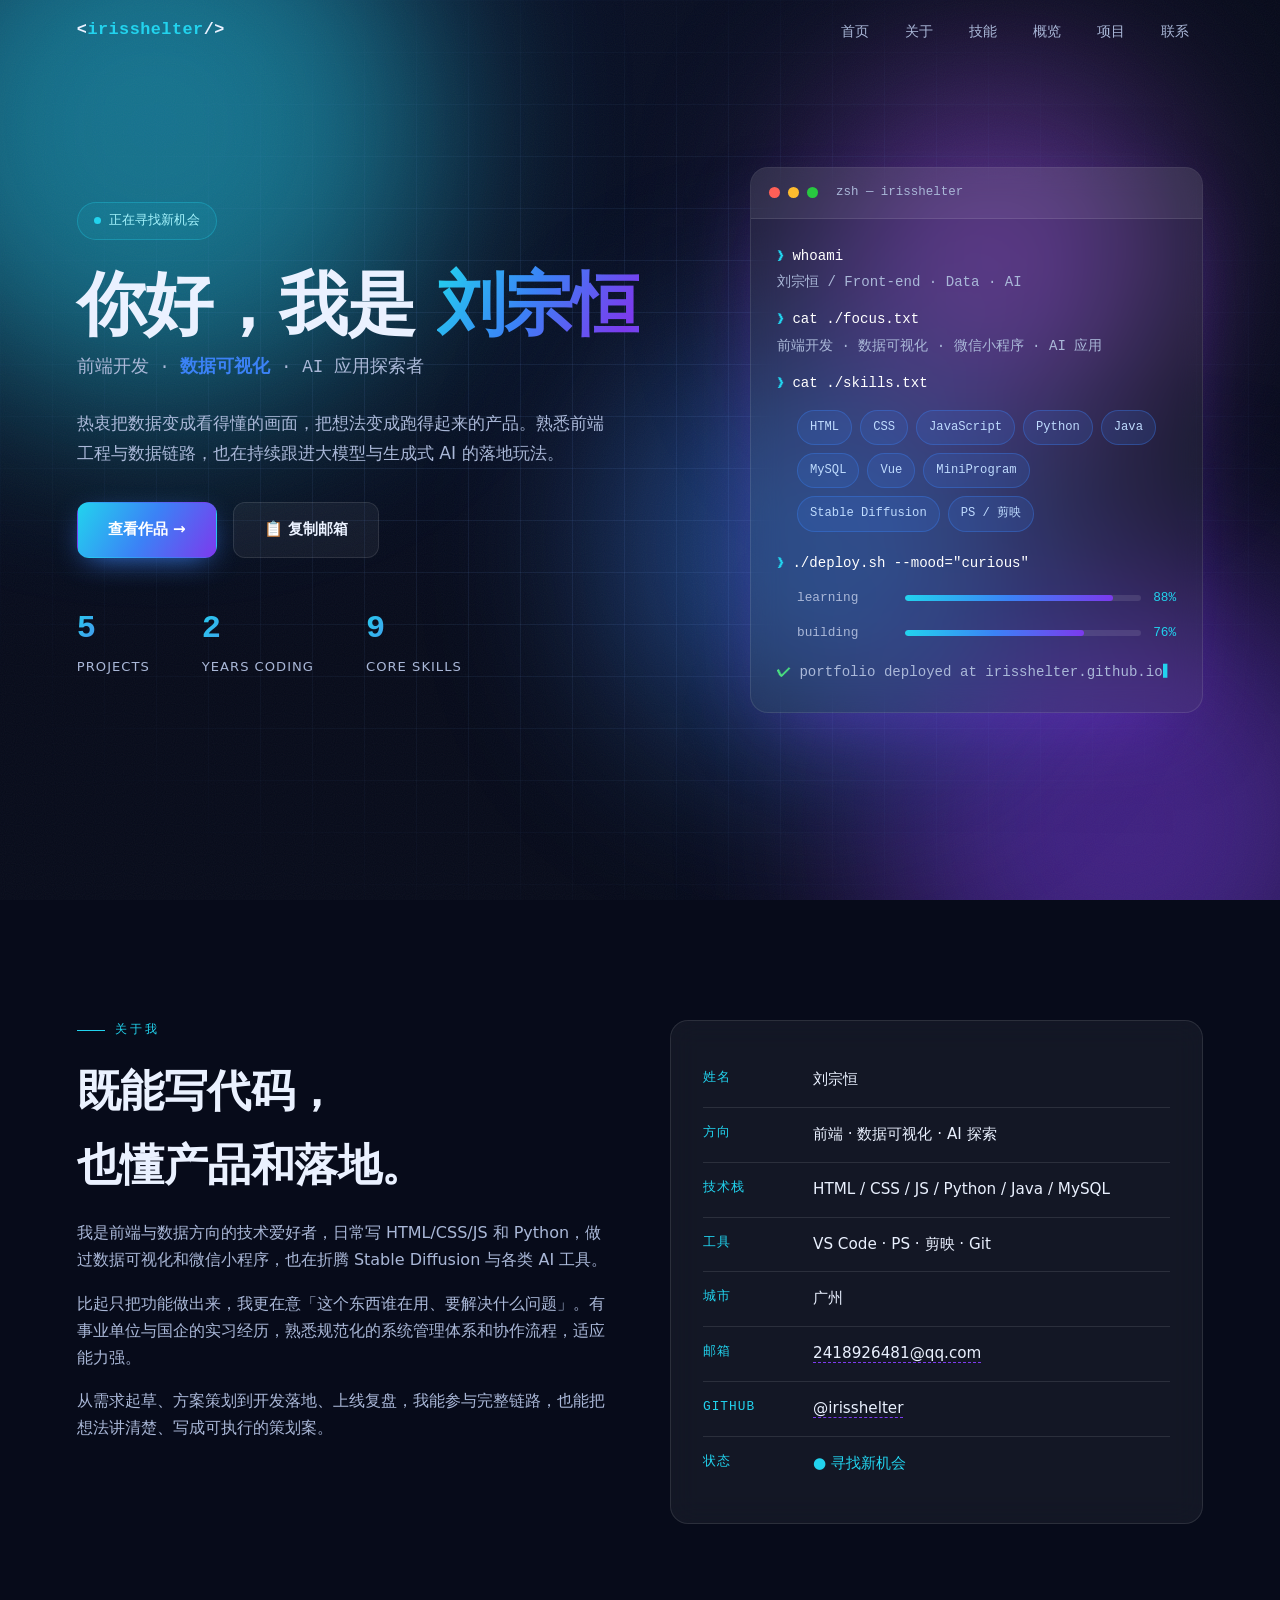
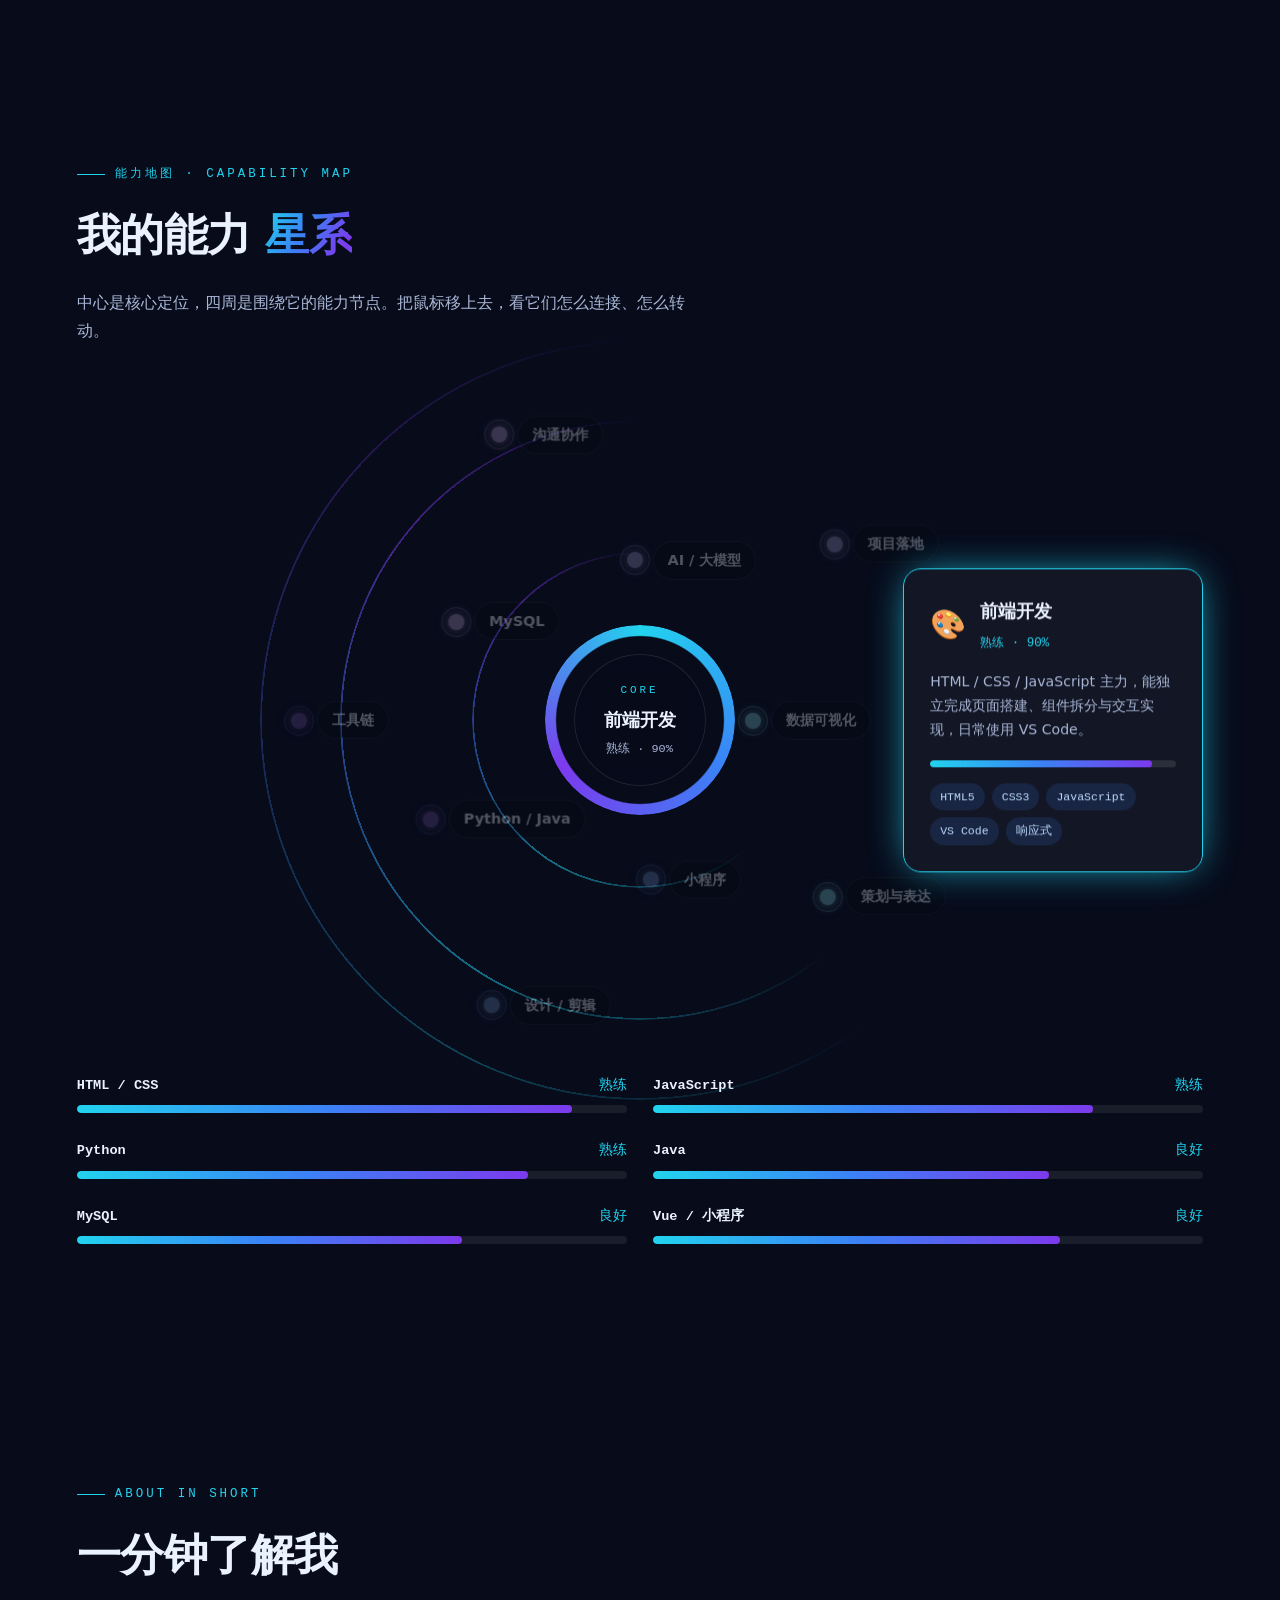
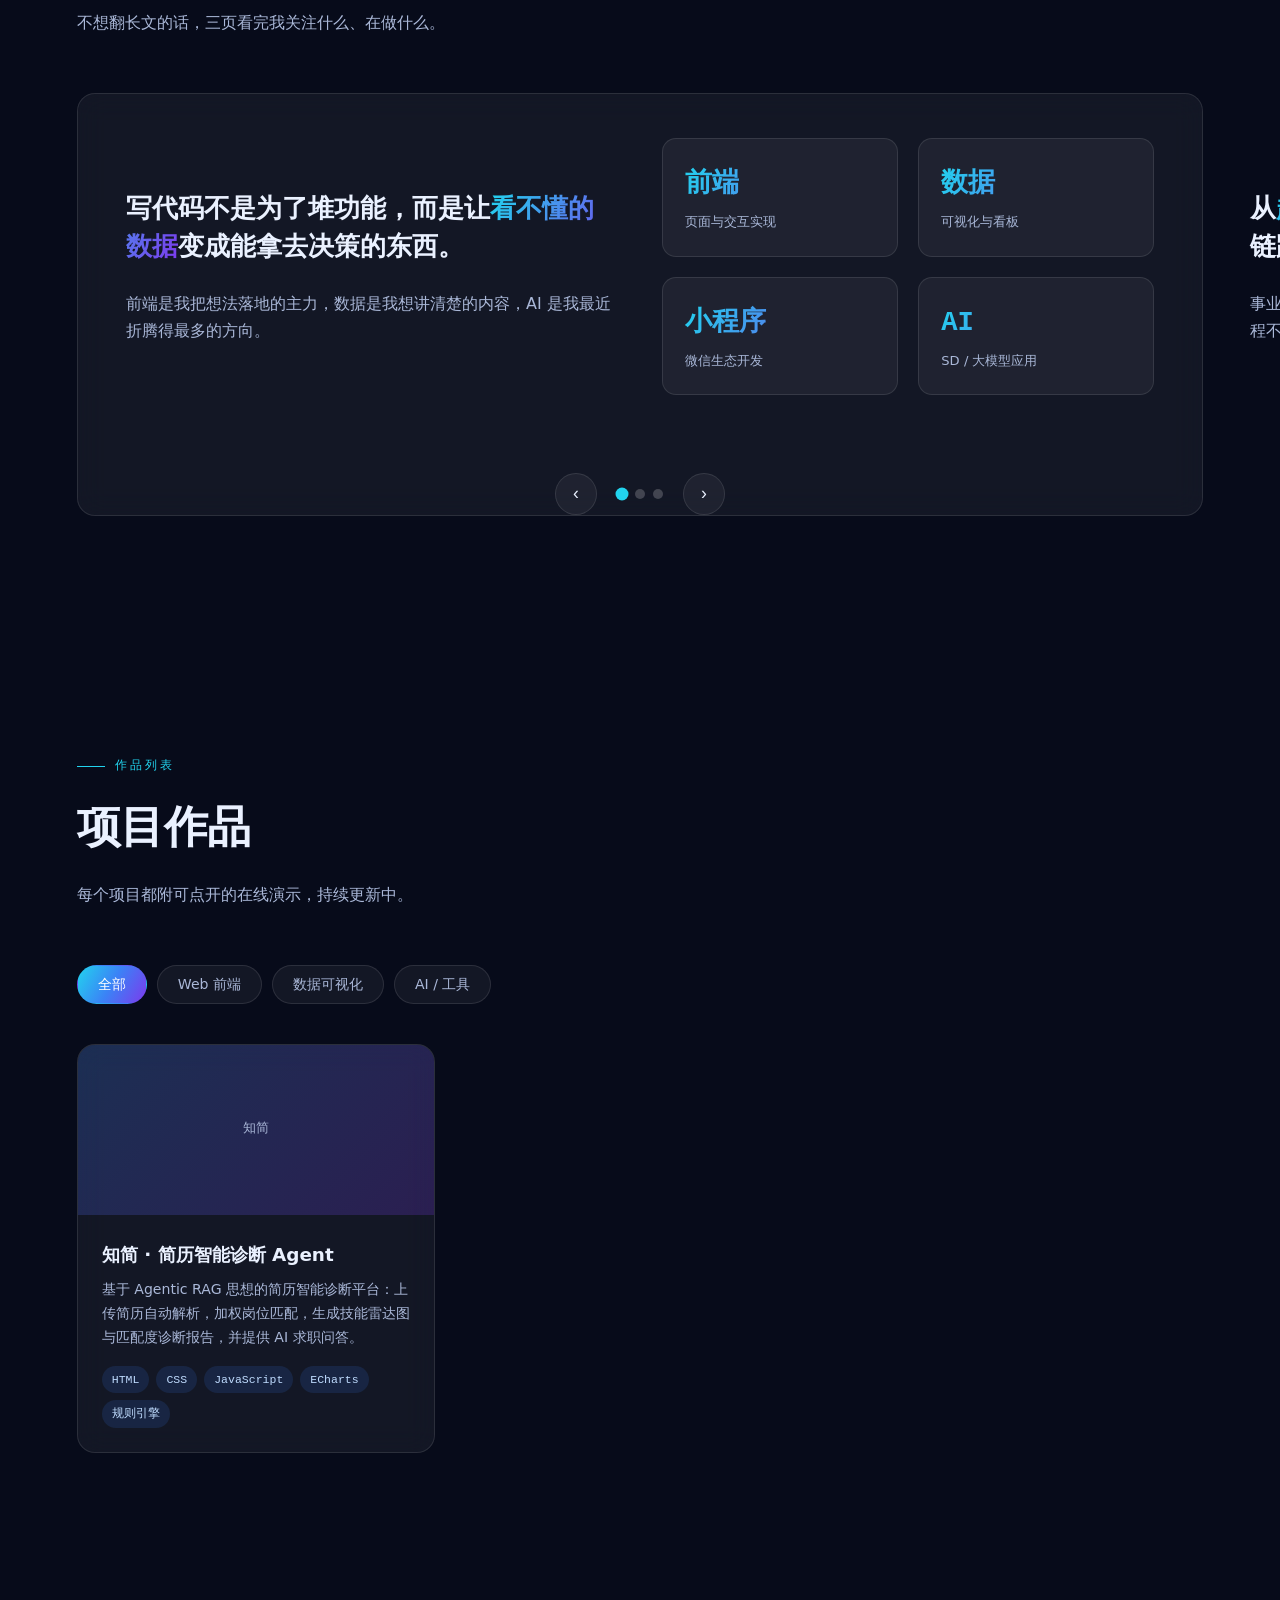
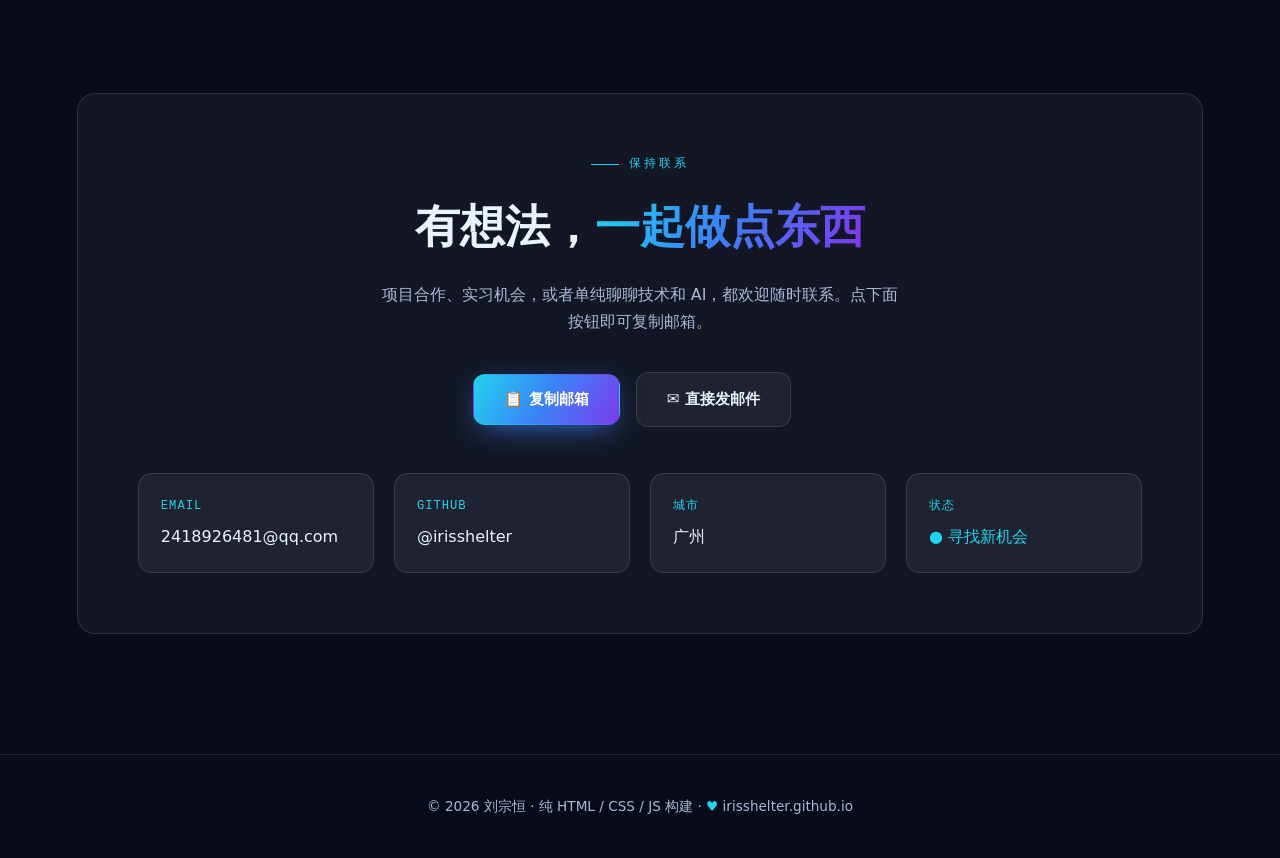
==== commit 96396fa3: "update: 知简演示链接指向云服务线上版（接入 AI 大模型）" ====
--- a/index.html
+++ b/index.html
@@ -688,7 +688,7 @@
     desc:"基于 Agentic RAG 思想的简历智能诊断平台：上传简历自动解析，加权岗位匹配，生成技能雷达图与匹配度诊断报告，并提供 AI 求职问答。",
     tech:"HTML · CSS · JavaScript · ECharts · 规则引擎",
     role:"独立完成：简历解析引擎、加权匹配打分算法、可视化诊断与 Agent 对话交互",
-    cover:"知简", demo:"zhijian/", code:"https://github.com/Irisshelter/irisshelter.github.io/tree/main/zhijian"
+    cover:"知简", demo:"https://zhijian-73232.app.workbuddy.host/", code:"https://github.com/Irisshelter/irisshelter.github.io/tree/main/zhijian"
   }
 ];
 
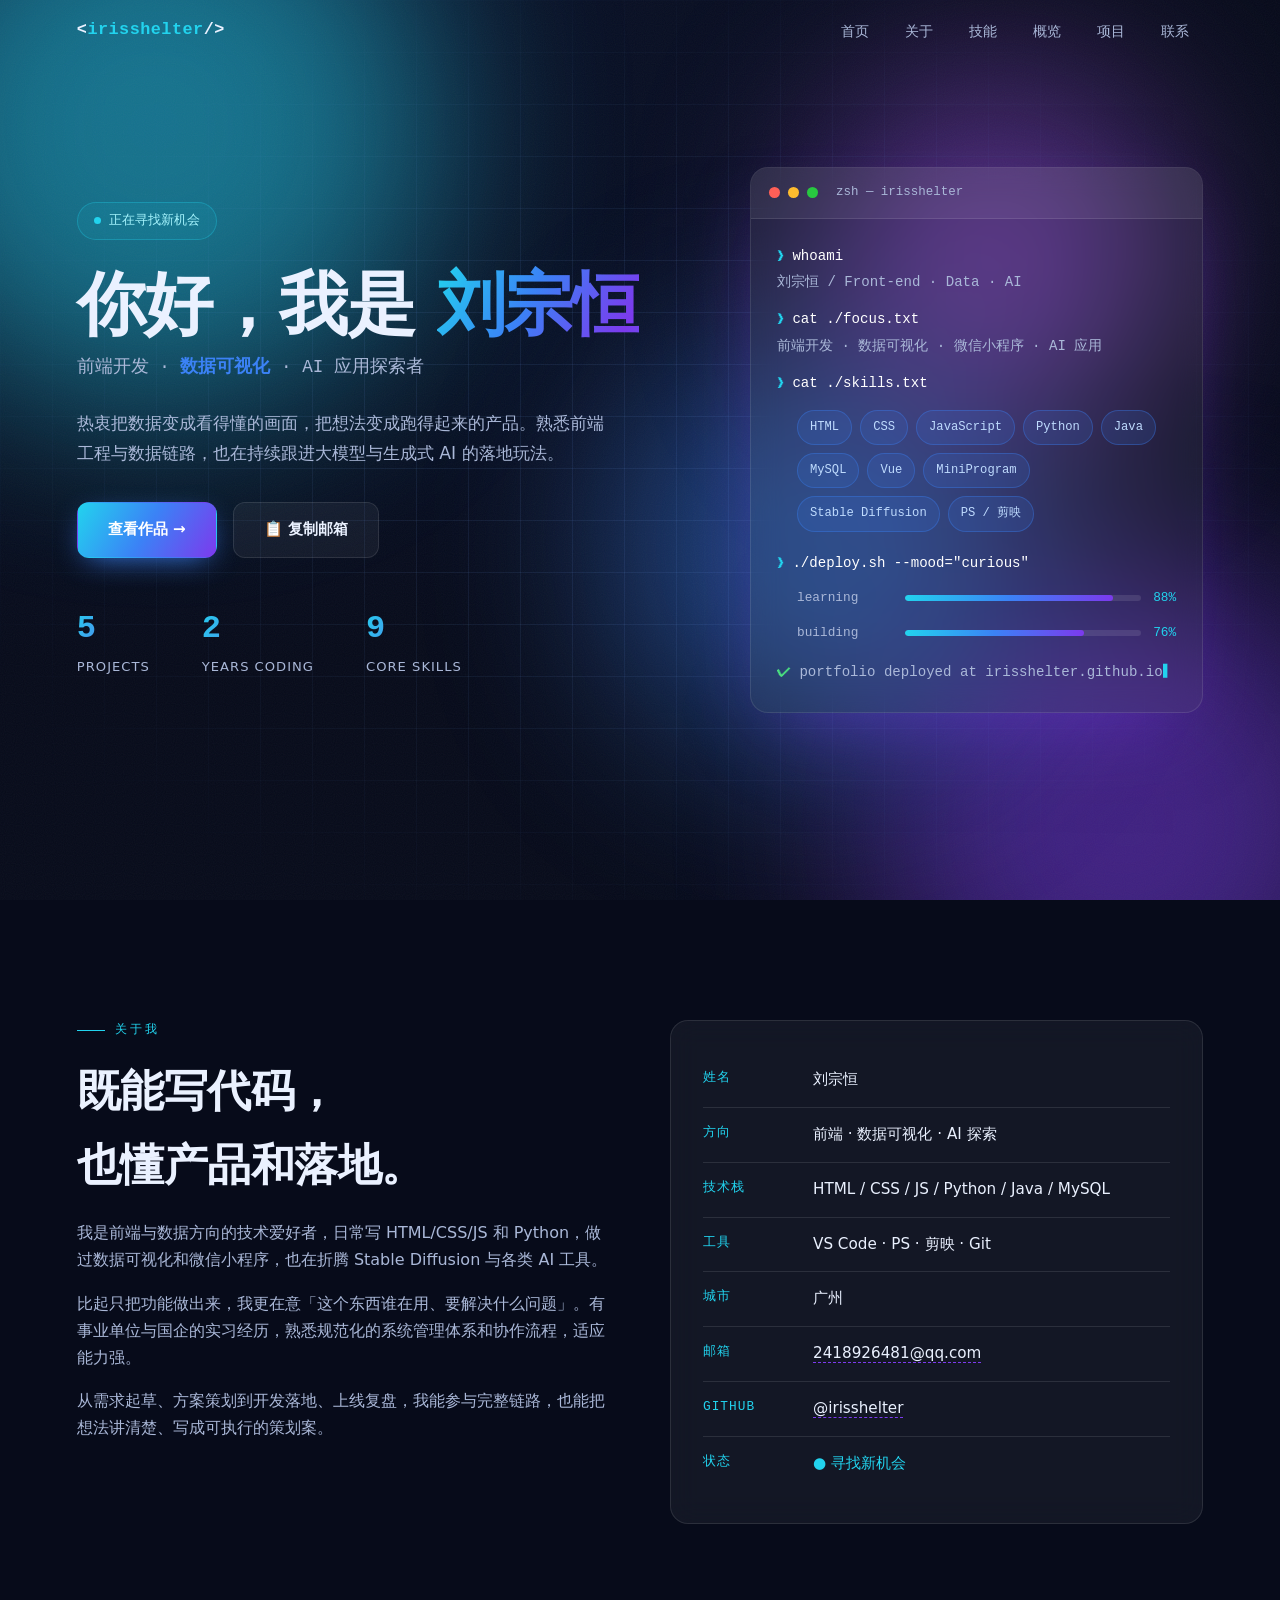
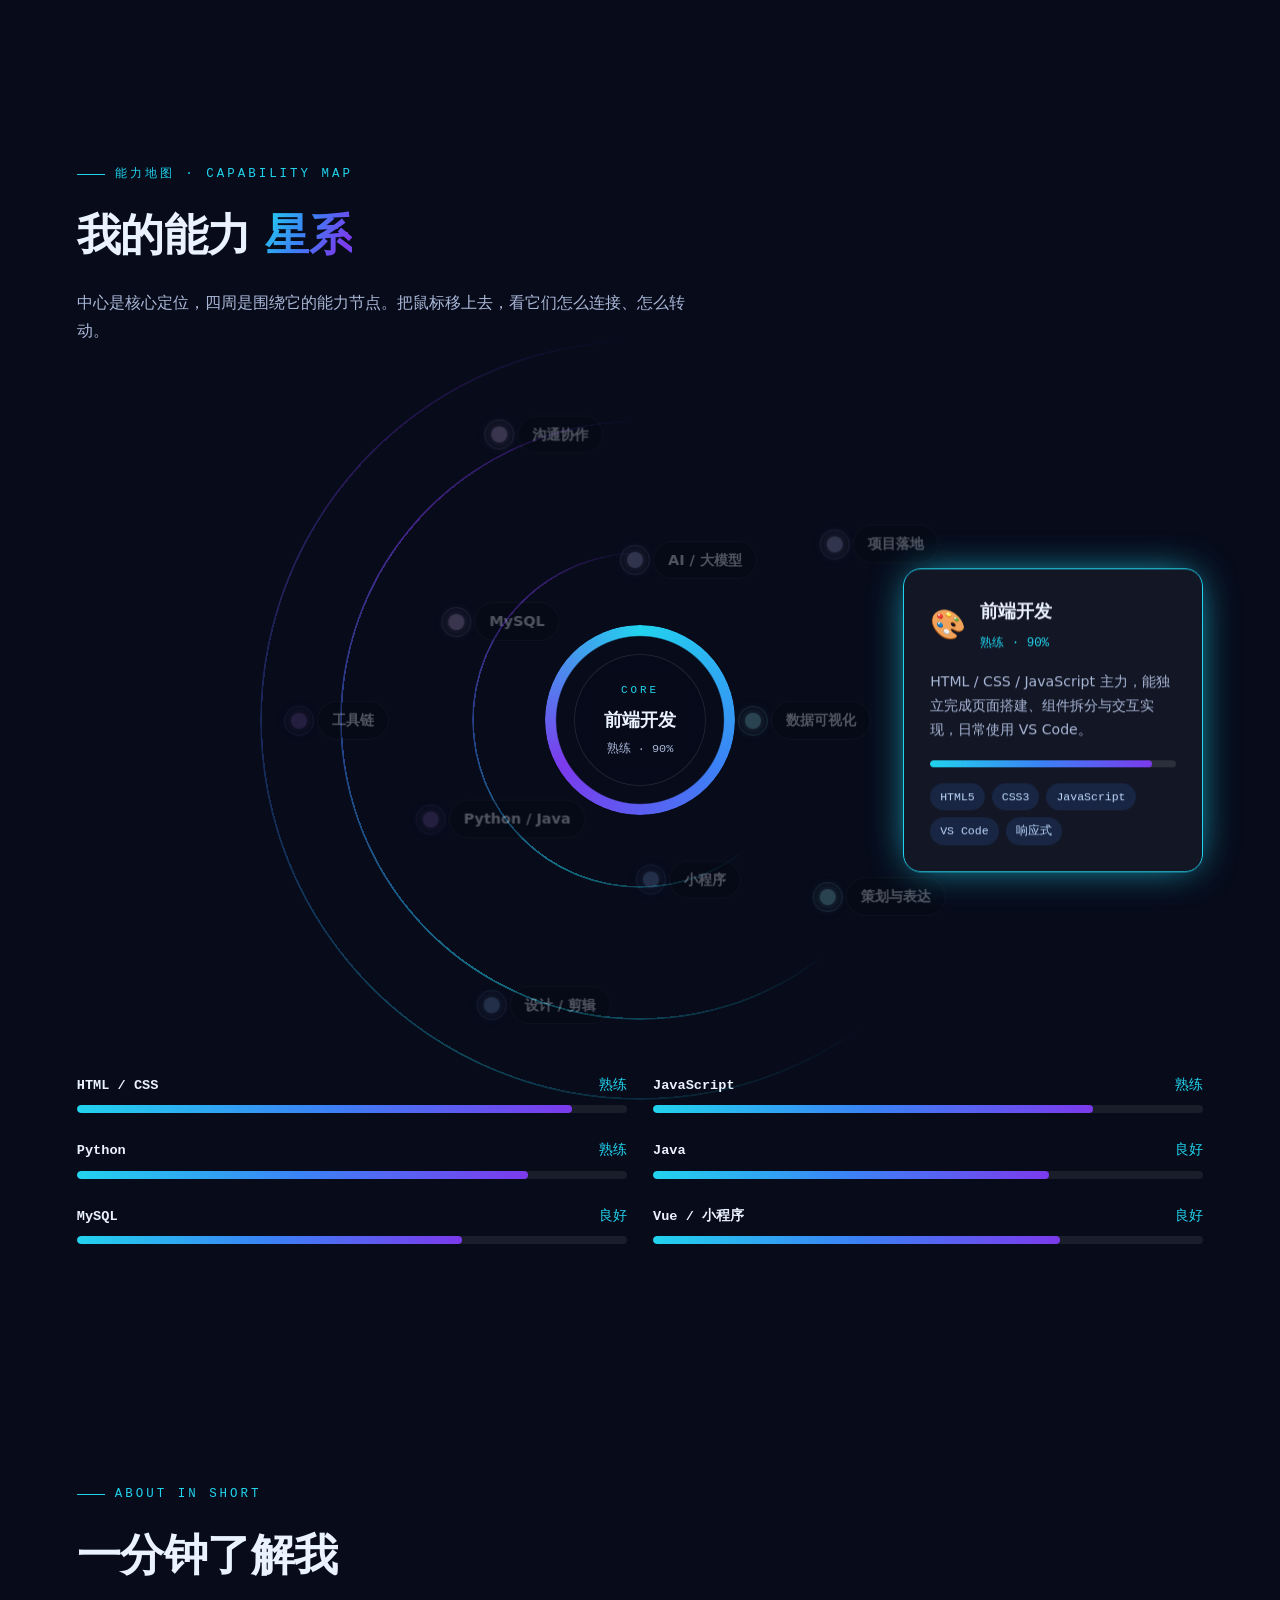
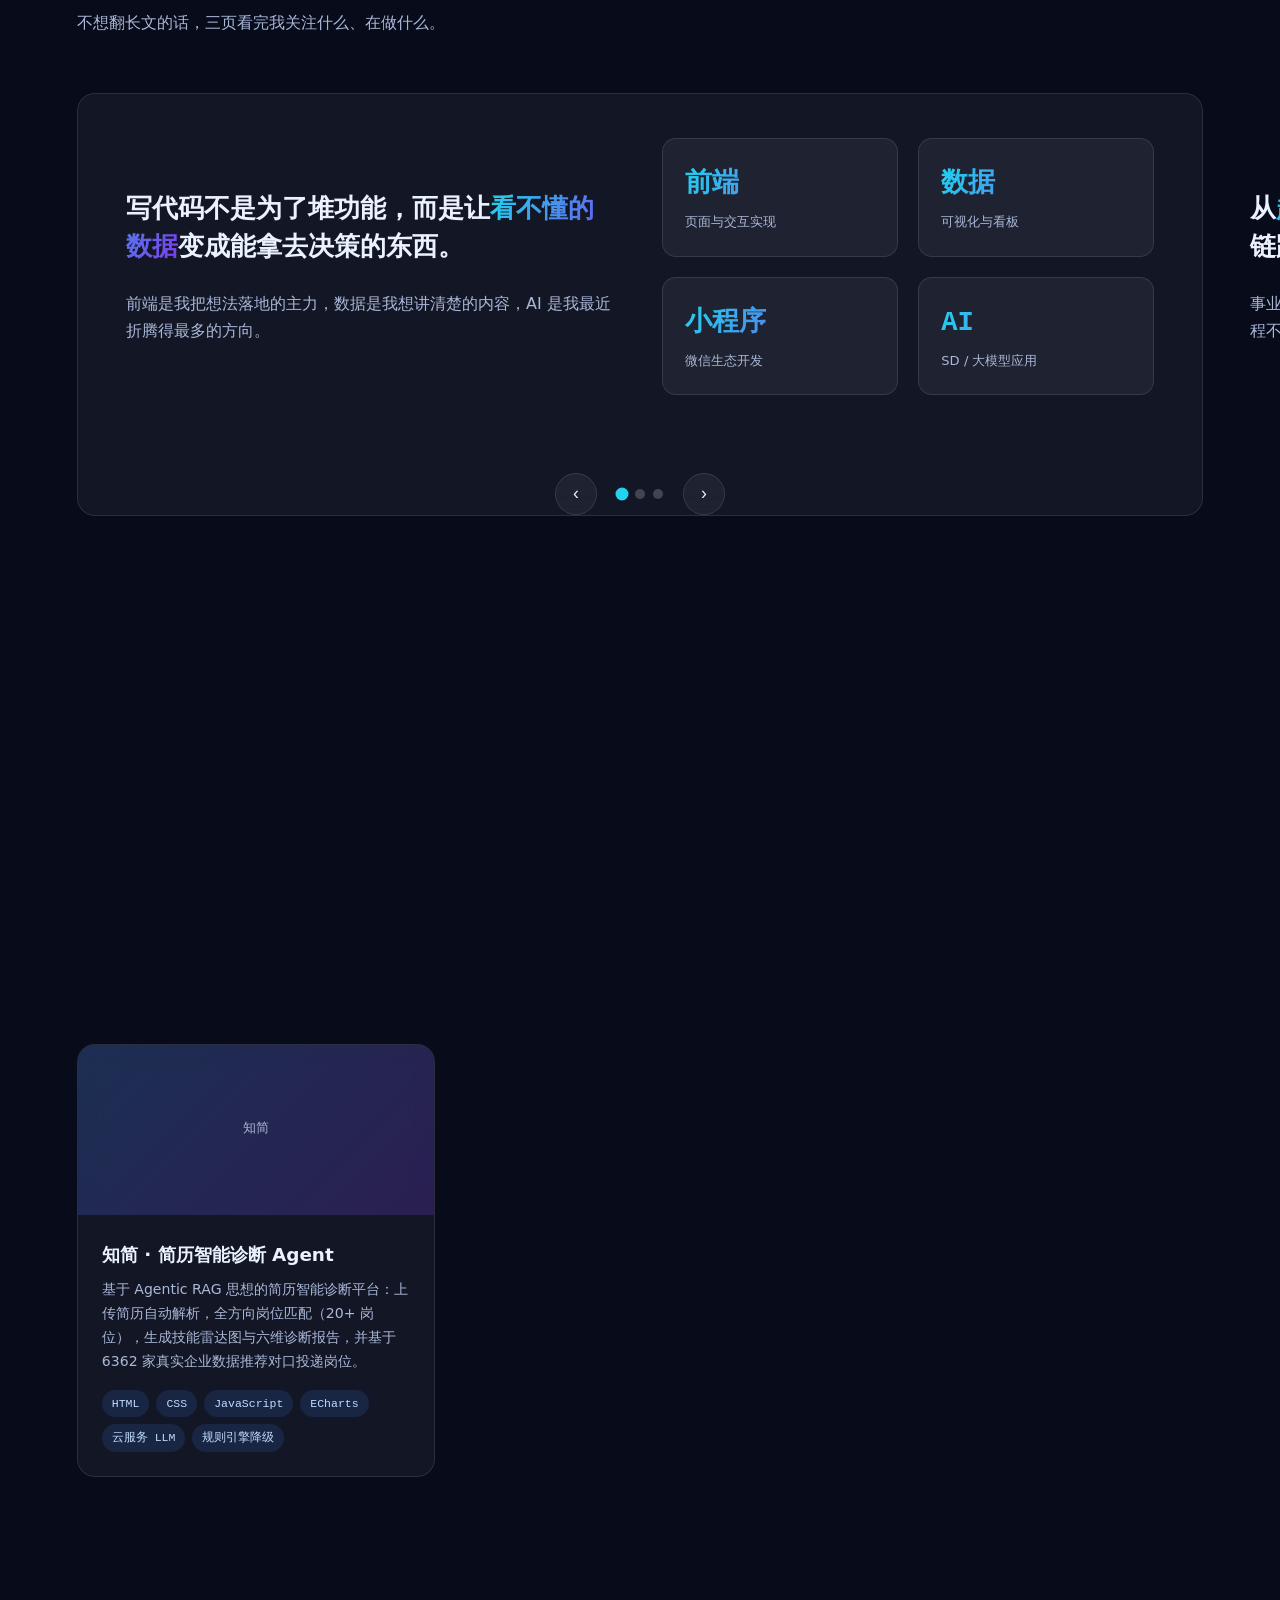
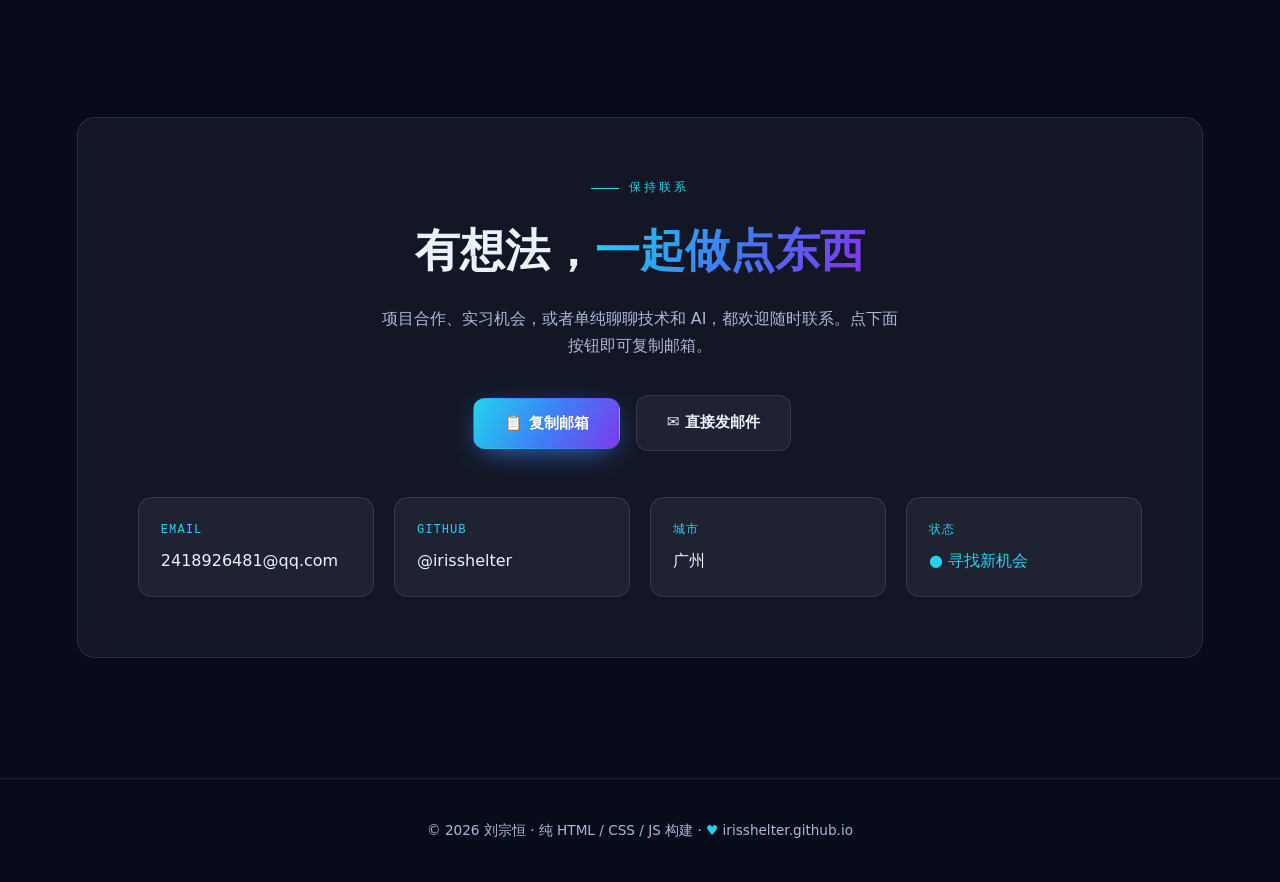
==== commit bd4b9d6c: "更新知简项目描述至 v2.5.0（全方向岗位匹配 + 真实企业数据）" ====
--- a/index.html
+++ b/index.html
@@ -685,9 +685,9 @@
   {
     title:"知简 · 简历智能诊断 Agent",
     cat:"ai", catLabel:"AI / 工具",
-    desc:"基于 Agentic RAG 思想的简历智能诊断平台：上传简历自动解析，加权岗位匹配，生成技能雷达图与匹配度诊断报告，并提供 AI 求职问答。",
-    tech:"HTML · CSS · JavaScript · ECharts · 规则引擎",
-    role:"独立完成：简历解析引擎、加权匹配打分算法、可视化诊断与 Agent 对话交互",
+    desc:"基于 Agentic RAG 思想的简历智能诊断平台：上传简历自动解析，全方向岗位匹配（20+ 岗位），生成技能雷达图与六维诊断报告，并基于 6362 家真实企业数据推荐对口投递岗位。",
+    tech:"HTML · CSS · JavaScript · ECharts · 云服务 LLM · 规则引擎降级",
+    role:"独立完成：简历解析引擎、六维评分与硬门槛算法、全方向岗位匹配、可视化诊断与 Agent 对话交互",
     cover:"知简", demo:"https://zhijian-73232.app.workbuddy.host/", code:"https://github.com/Irisshelter/irisshelter.github.io/tree/main/zhijian"
   }
 ];
